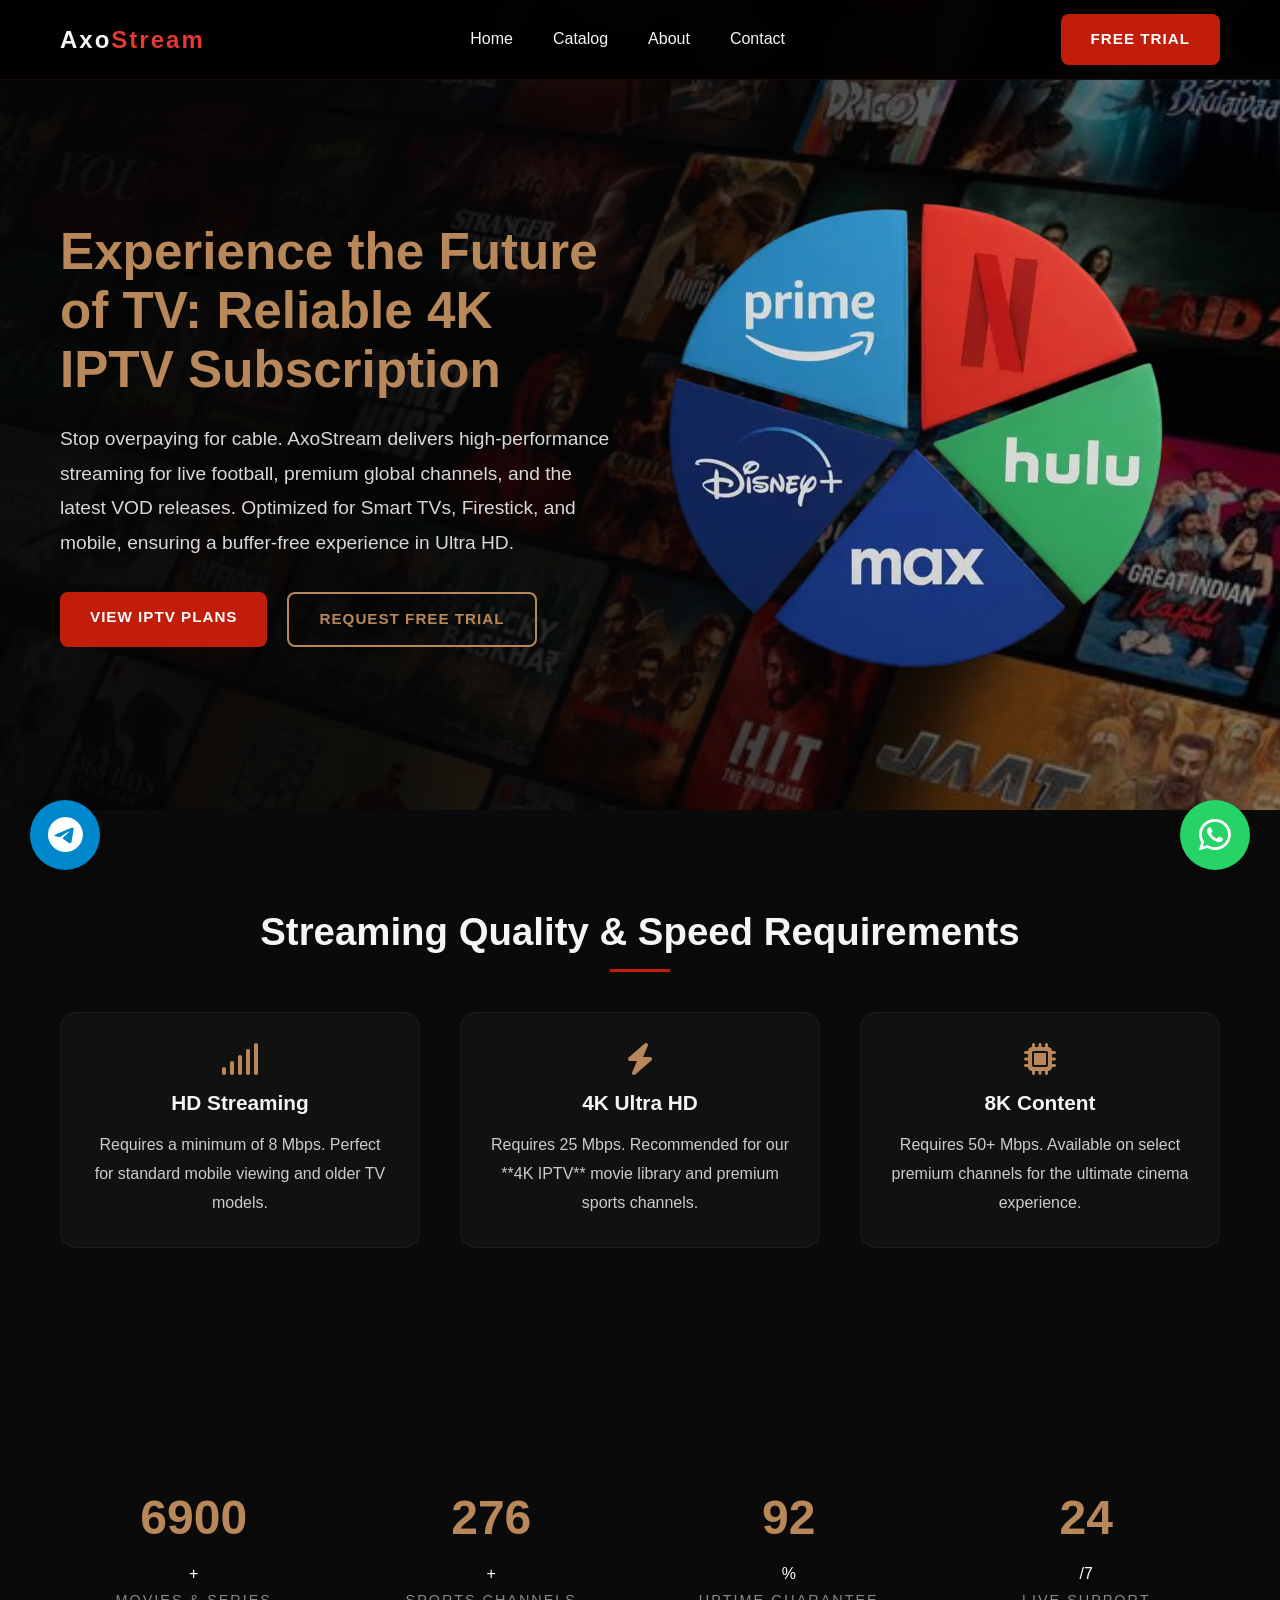
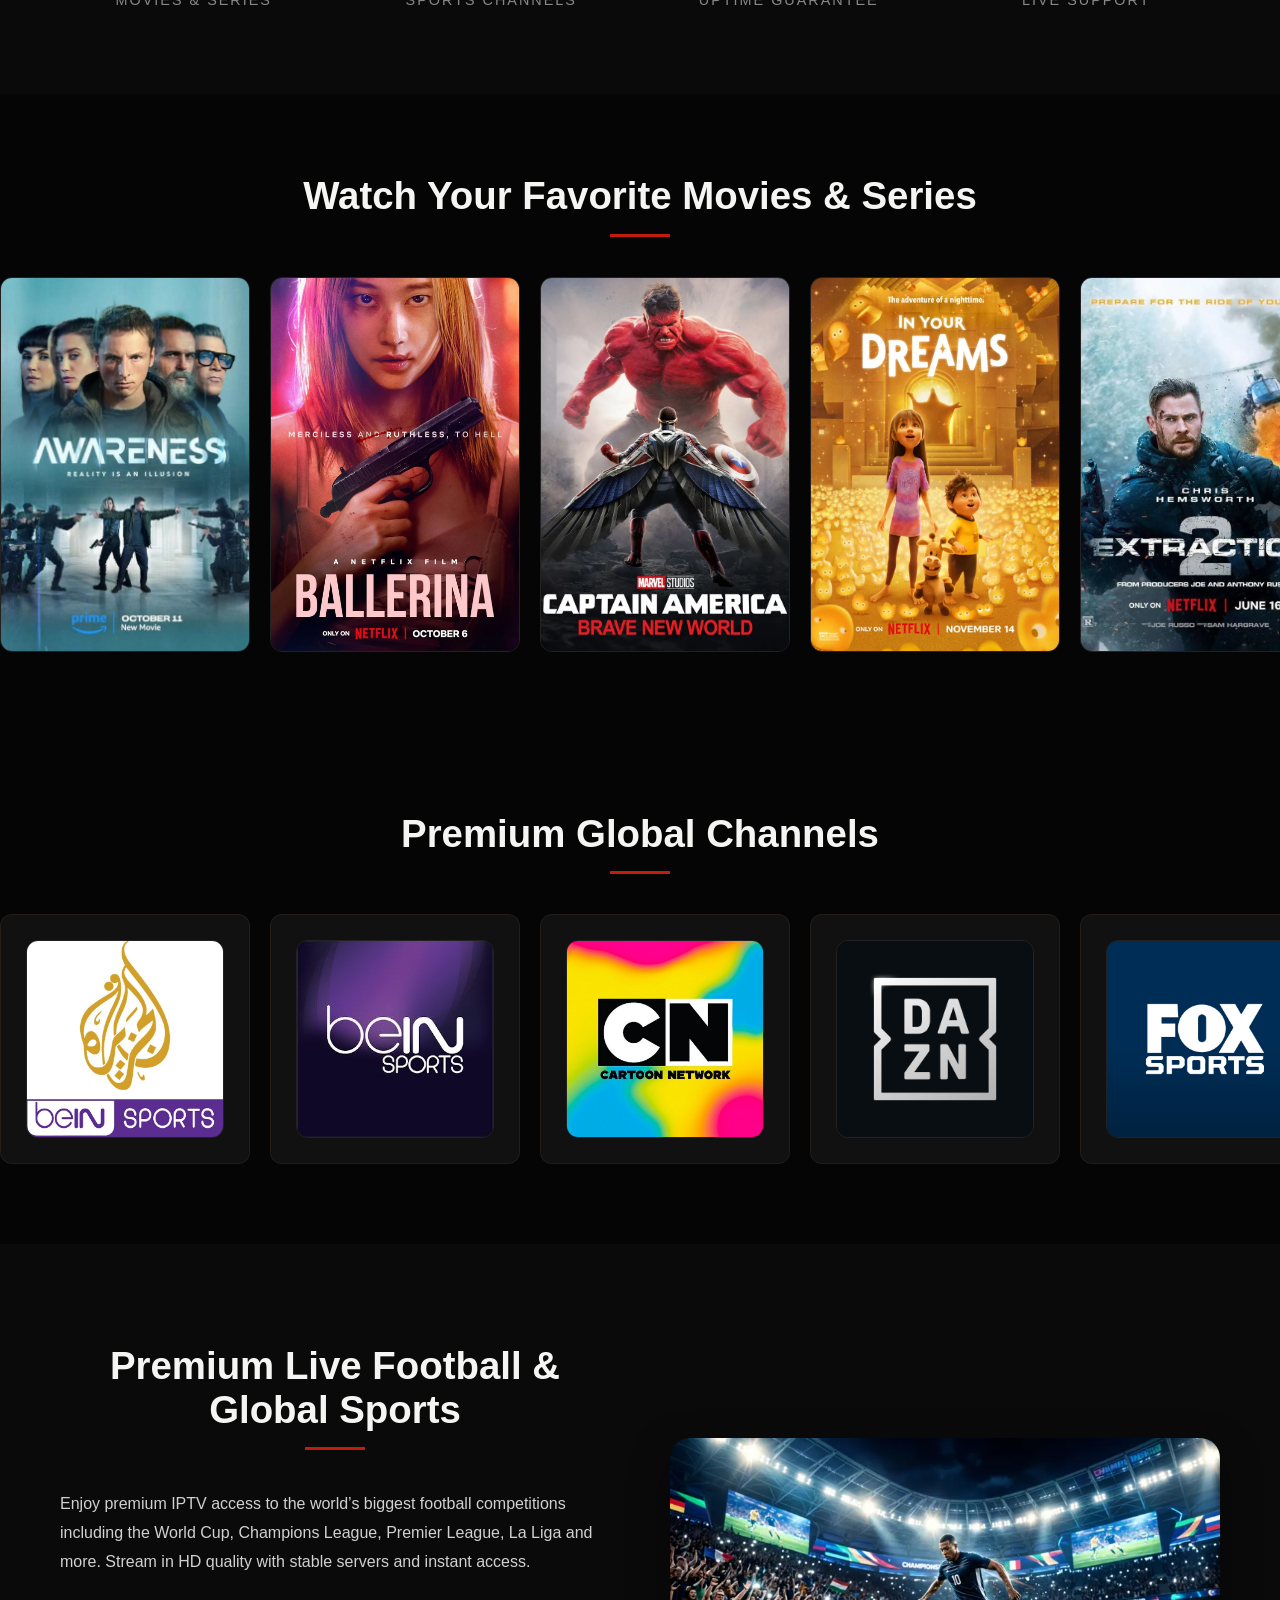
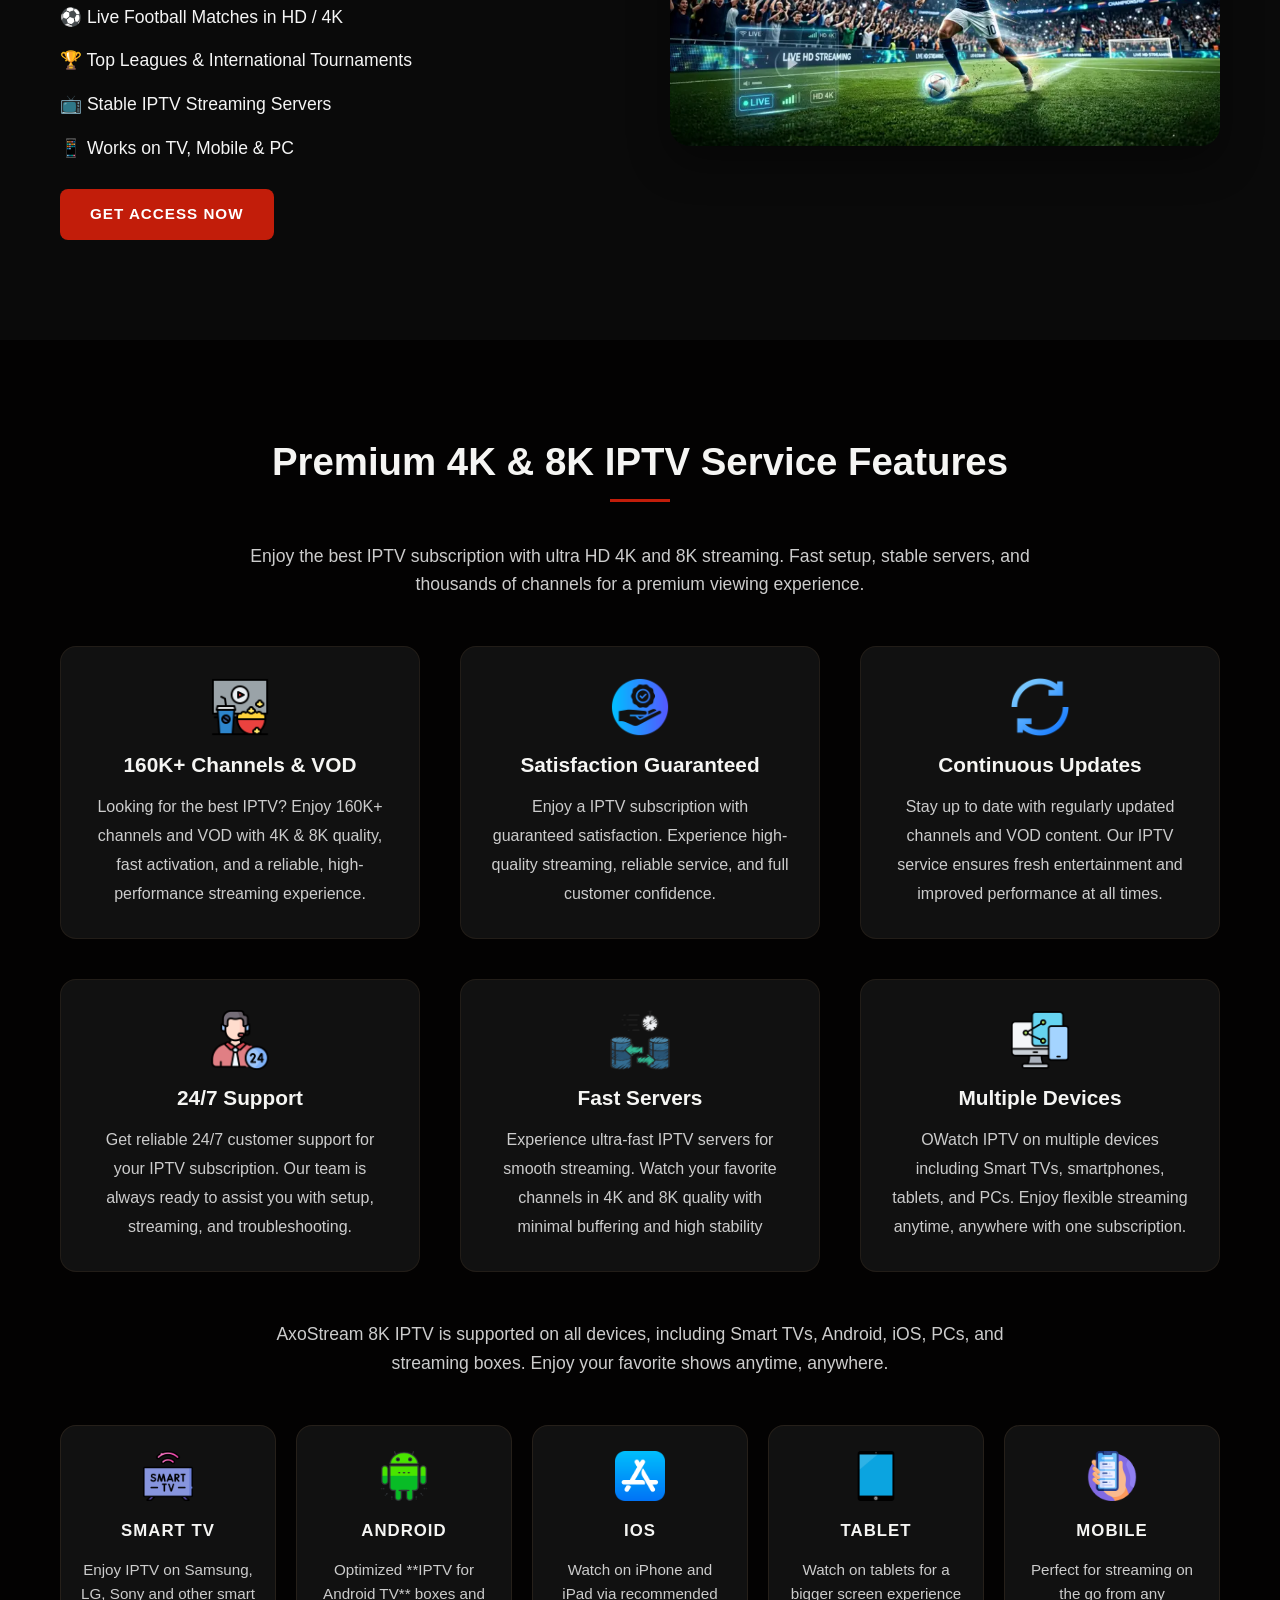
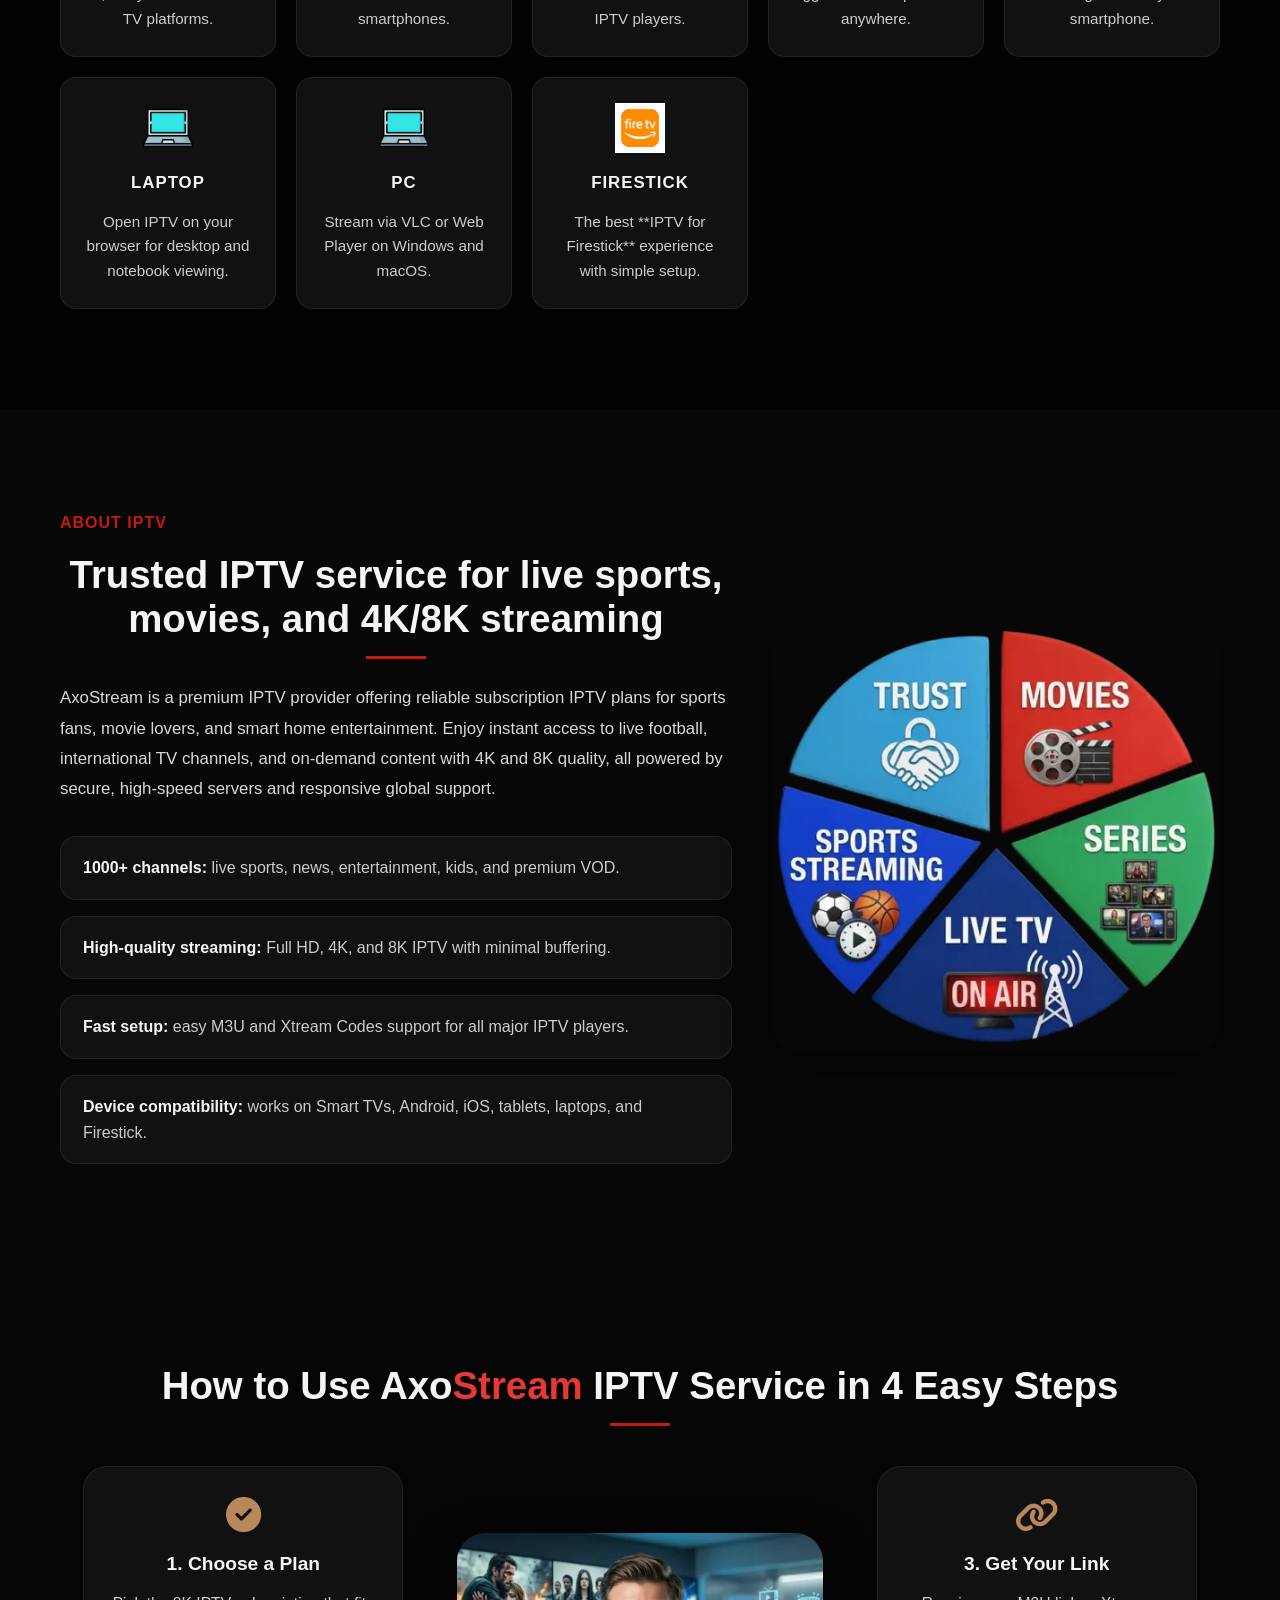
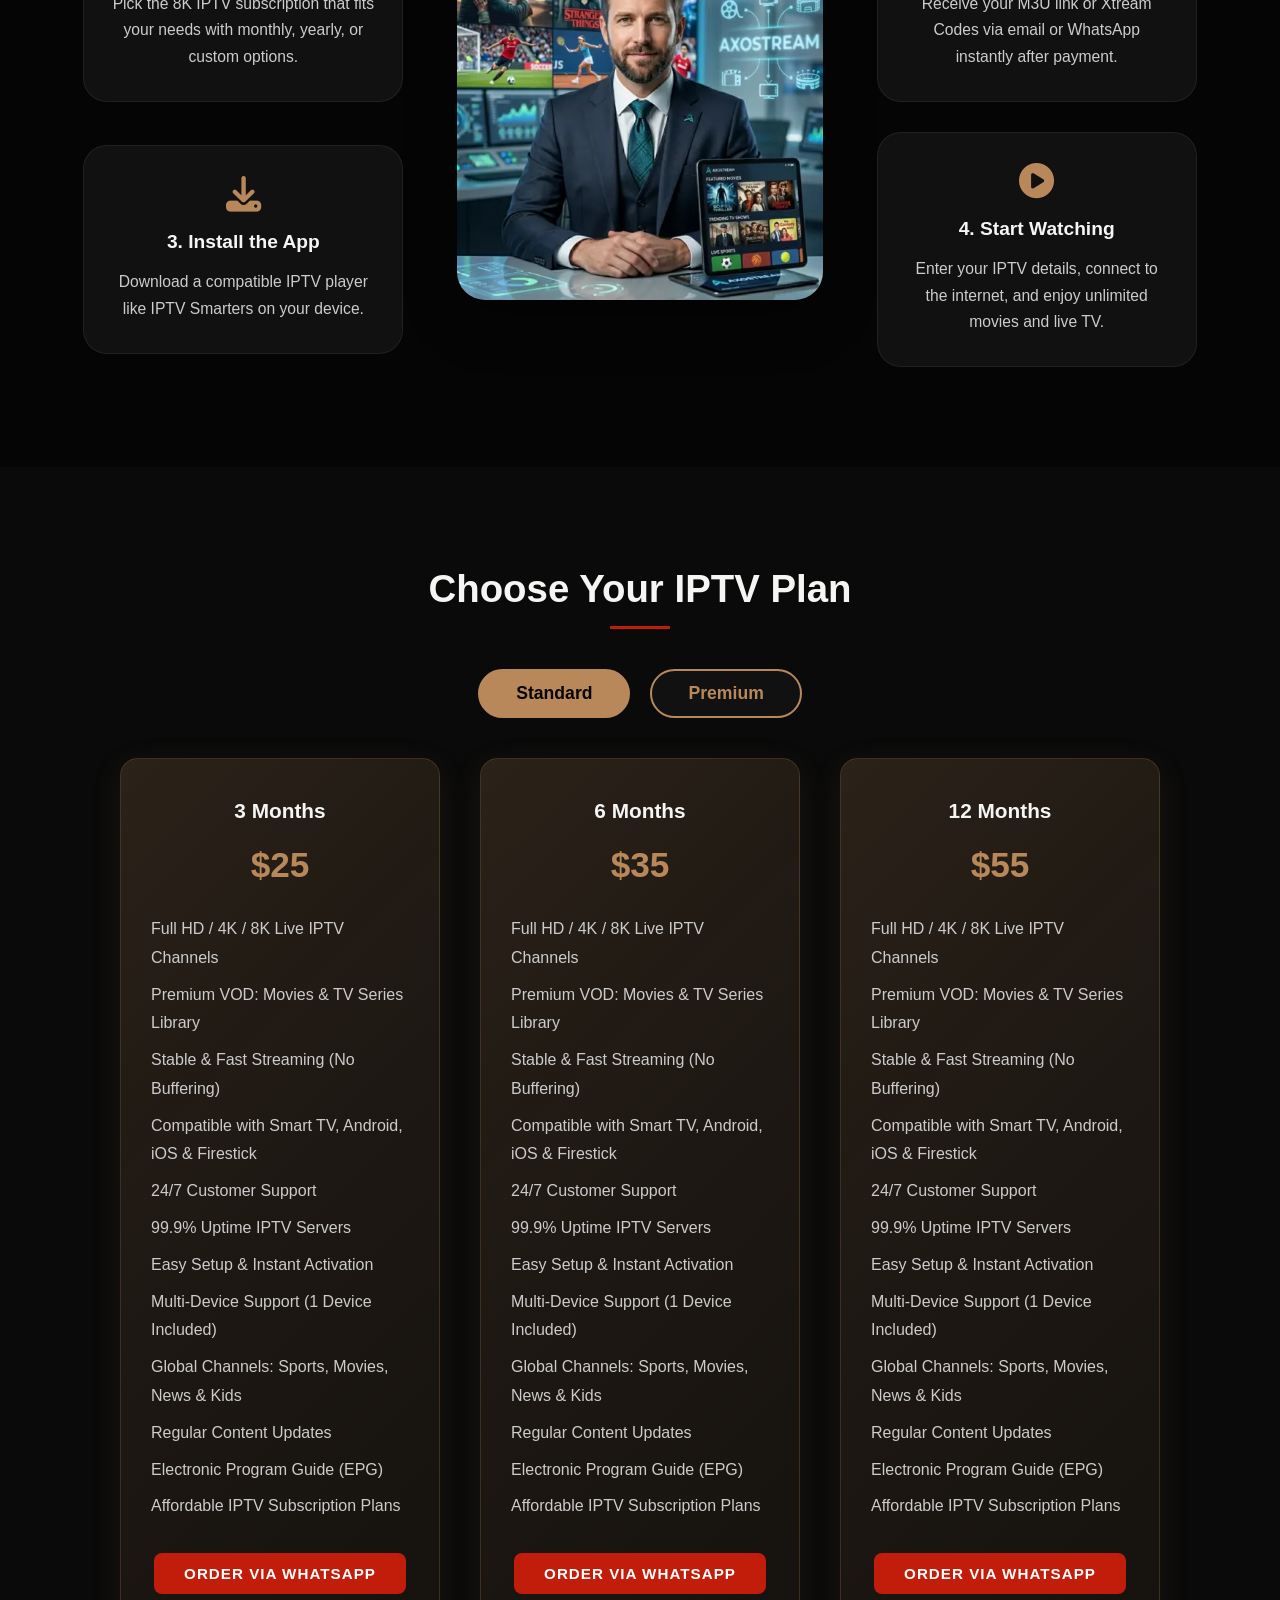
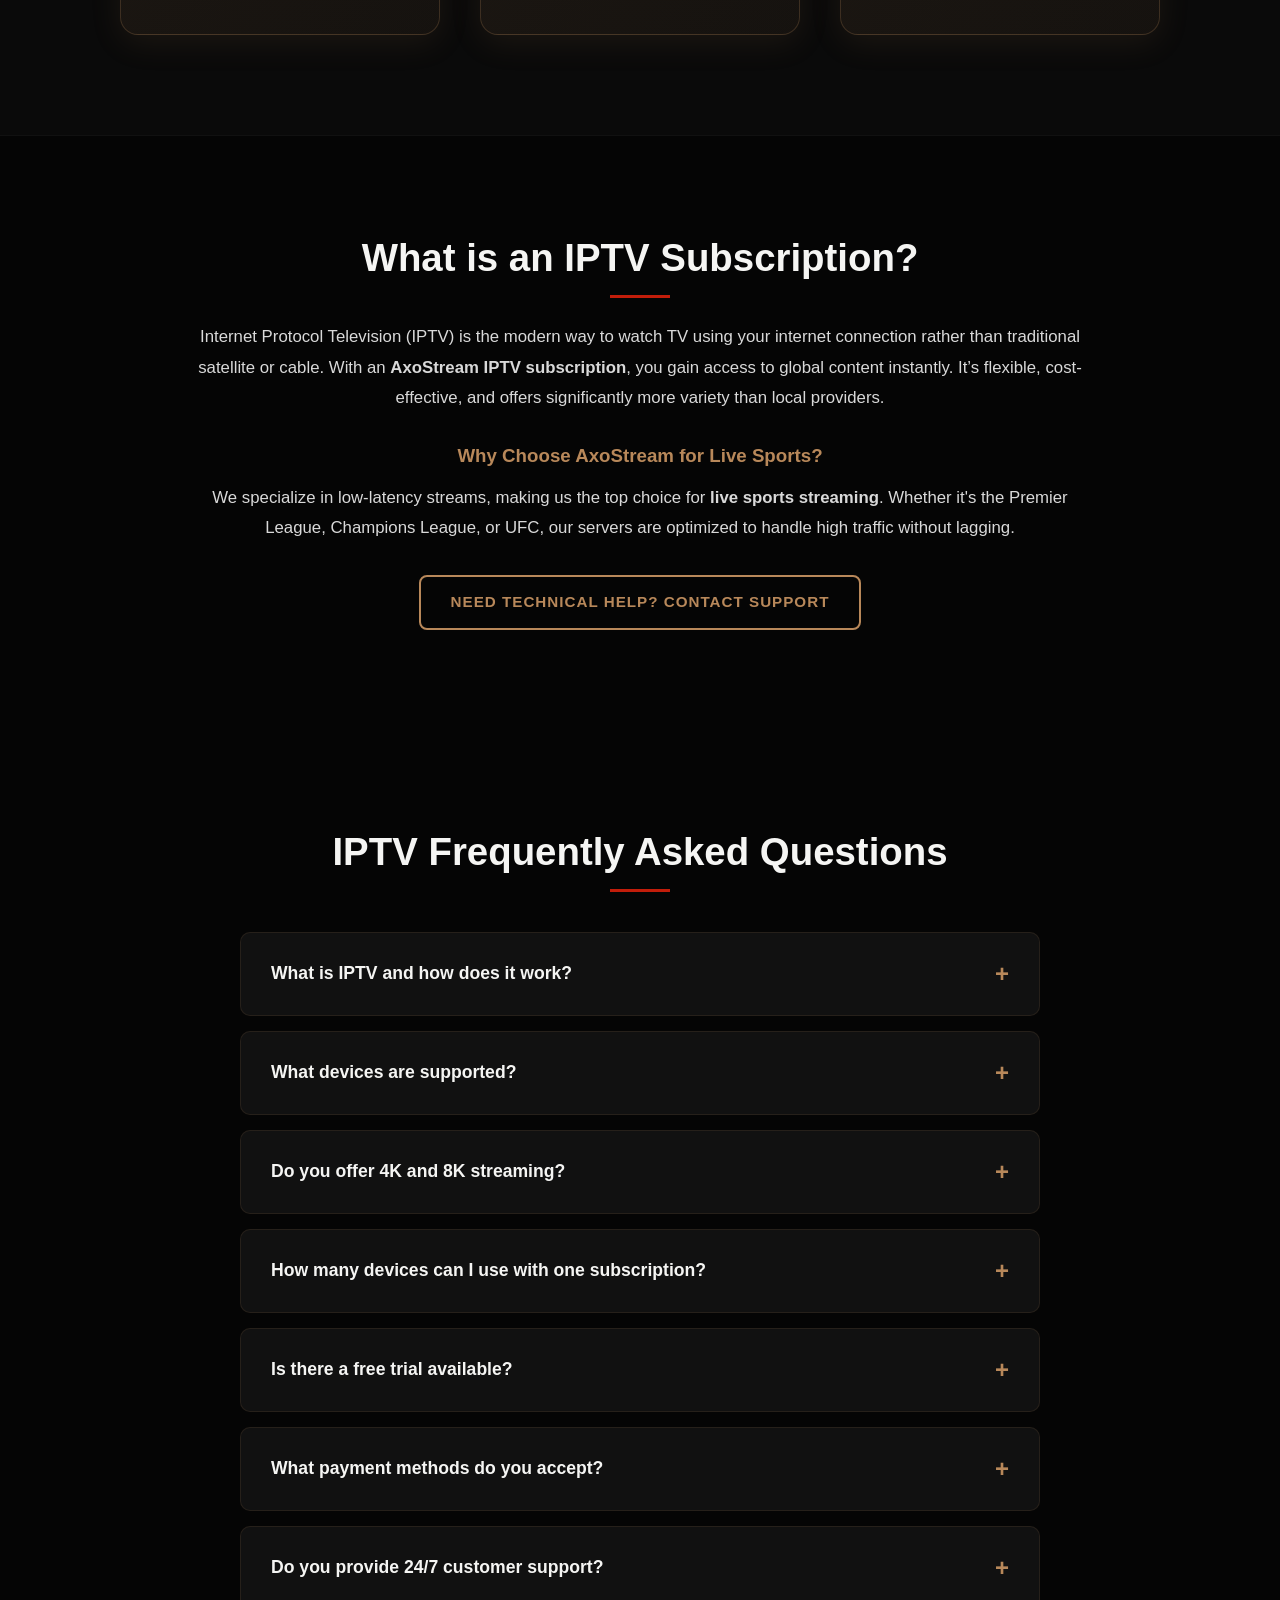
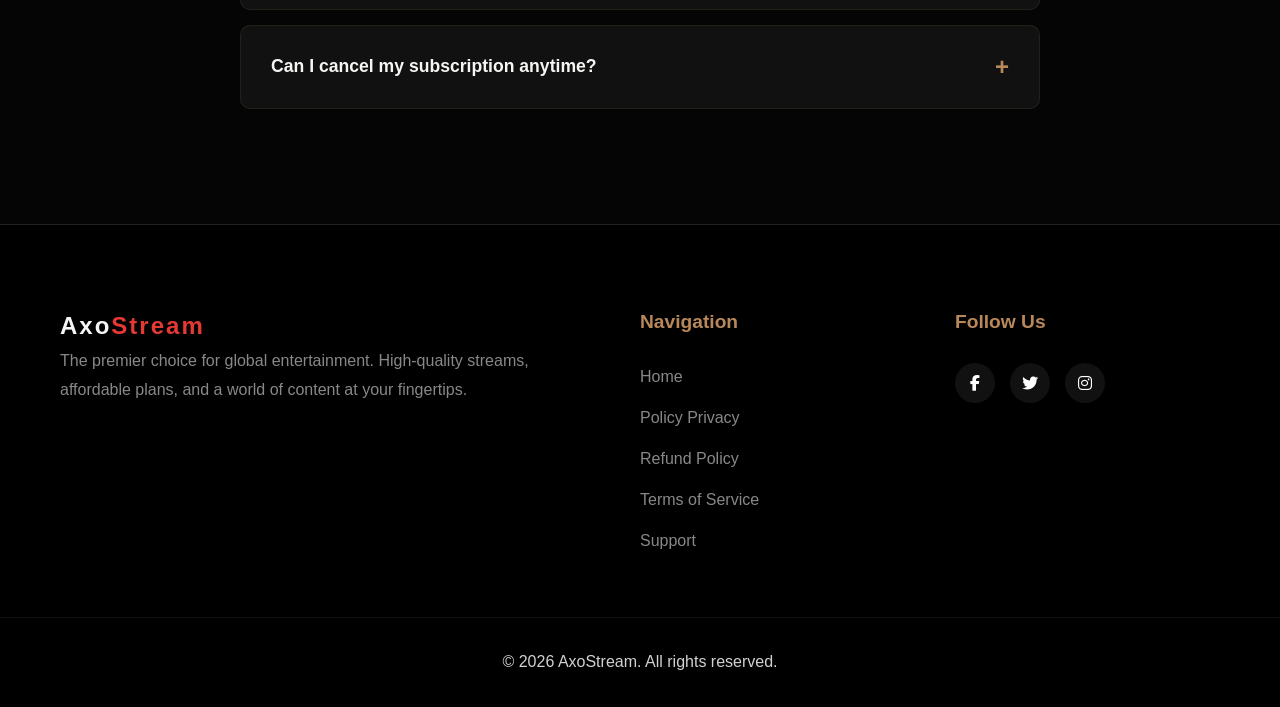
==== index.html @ 34130242 "initiail commit" ====
<!DOCTYPE html>
<html lang="en">

<head>
    <meta charset="UTF-8">
    <meta name="viewport" content="width=device-width, initial-scale=1.0">
    <meta name="description"
        content="Get the best 4K IPTV subscription with AxoStream. Access 15,000+ live sports channels, movies, and TV shows with 99.9% uptime. Try our 24-hour free trial today.">
    <meta name="keywords"
        content="IPTV subscription, live sports streaming, 4k IPTV, IPTV for smart TV, IPTV for firestick">
    <title>Premium 4K IPTV Subscription | Live Sports & Movies | AxoStream</title>
    <link rel="canonical" href="https://axostream.com/">

    <!-- Fonts & Icons -->
    <link rel="stylesheet" href="https://cdnjs.cloudflare.com/ajax/libs/font-awesome/6.4.0/css/all.min.css">
    <link rel="stylesheet" href="/assets/css/style.css">


    <link rel="icon" type="image/png" href="/favicon/favicon-96x96.png" sizes="96x96" />
    <link rel="icon" type="image/svg+xml" href="/favicon/favicon.svg" />
    <link rel="shortcut icon" href="/favicon/favicon.ico" />
    <link rel="apple-touch-icon" sizes="180x180" href="/favicon/apple-touch-icon.png" />
    <link rel="manifest" href="/favicon/site.webmanifest" />


    <!-- Structured Data -->
    <script type="application/ld+json">
    {
      "@context": "https://schema.org",
      "@type": "Organization",
      "name": "AxoStream",
      "url": "https://axostream.com",
      "logo": "https://axostream.com/assets/image/home-page/logos-prime-hulu-max-disney-netflix.webp",
      "contactPoint": {
        "@type": "ContactPoint",
        "telephone": "+212677510190",
        "contactType": "customer service"
      }
    }
    </script>
    <script type="application/ld+json">
    {
      "@context": "https://schema.org",
      "@type": "BreadcrumbList",
      "itemListElement": [{
        "@type": "ListItem",
        "position": 1,
        "name": "Home",
        "item": "https://axostream.com/"
      }, {
        "@type": "ListItem",
        "position": 2,
        "name": "IPTV Subscription Plans",
        "item": "https://axostream.com/#pricing"
      }]
    }
    </script>
    <script type="application/ld+json">
    {
      "@context": "https://schema.org",
      "@type": "FAQPage",
      "mainEntity": [{
        "@type": "Question",
        "name": "What is IPTV and how does it work?",
        "acceptedAnswer": {
          "@type": "Answer",
          "text": "IPTV stands for Internet Protocol Television. It delivers TV content over the internet instead of traditional cable or satellite."
        }
      }, {
        "@type": "Question",
        "name": "What devices are supported?",
        "acceptedAnswer": {
          "@type": "Answer",
          "text": "Our IPTV service works on Smart TVs, Android devices, iOS, Amazon Fire TV Stick, and more."
        }
      }, {
        "@type": "Question",
        "name": "Is there a free trial available?",
        "acceptedAnswer": {
          "@type": "Answer",
          "text": "Yes, we offer a 24-hour free trial for new customers to test our service."
        }
      }]
    }
    </script>
</head>

<body>
    <!-- Navigation -->
    <nav class="navbar">
        <div class="container">
            <a href="/" class="logo">Axo<span>Stream</span></a>
            <ul class="nav-links">
                <li><a href="/">Home</a></li>
                <li><a href="/#catalog">Catalog</a></li>
                <li><a href="/#about">About</a></li>
                <li><a href="/contact">Contact</a></li>
            </ul>
            <a href="https://wa.me/+212677510190" class="btn btn-primary nav-cta">Free Trial</a>
            <div class="hamburger">
                <span></span><span></span><span></span>
            </div>
        </div>
    </nav>

    <main>
        <!-- Hero Section -->
        <section class="hero">
            <div class="container split-hero">
                <div class="hero-content fade-in">
                    <h1 class="accent-text">Experience the Future of TV: Reliable 4K IPTV Subscription</h1>
                    <p>Stop overpaying for cable. AxoStream delivers high-performance streaming for live football,
                        premium global channels, and the latest VOD releases. Optimized for Smart TVs, Firestick, and
                        mobile,
                        ensuring a buffer-free experience in Ultra HD.</p>
                    <div class="hero-btns">
                        <a href="/#pricing" class="btn btn-primary">View IPTV Plans</a>
                        <a href="https://wa.me/+212677510190" class="btn btn-outline">Request Free Trial</a>
                    </div>
                </div>
                <div class="hero-image fade-in">
                    <img src="/assets/image/home-page/logos-prime-hulu-max-disney-netflix.webp"
                        alt="Streaming apps compatible with AxoStream: Netflix, Disney Plus, Hulu, and HBO Max"
                        fetchpriority="high">
                </div>
            </div>
        </section>



        <!-- Streaming Quality Guide -->
        <section class="features-section" style="background: #0a0a0a;">
            <div class="container">
                <h2 class="section-title fade-in">Streaming Quality & Speed Requirements</h2>
                <div class="features-grid">
                    <div class="feature-item fade-in">
                        <i class="fas fa-signal"
                            style="font-size: 2rem; color: var(--accent); margin-bottom: 1rem;"></i>
                        <h3>HD Streaming</h3>
                        <p>Requires a minimum of 8 Mbps. Perfect for standard mobile viewing and older TV models.</p>
                    </div>
                    <div class="feature-item fade-in">
                        <i class="fas fa-bolt" style="font-size: 2rem; color: var(--accent); margin-bottom: 1rem;"></i>
                        <h3>4K Ultra HD</h3>
                        <p>Requires 25 Mbps. Recommended for our **4K IPTV** movie library and premium sports channels.
                        </p>
                    </div>
                    <div class="feature-item fade-in">
                        <i class="fas fa-microchip"
                            style="font-size: 2rem; color: var(--accent); margin-bottom: 1rem;"></i>
                        <h3>8K Content</h3>
                        <p>Requires 50+ Mbps. Available on select premium channels for the ultimate cinema experience.
                        </p>
                    </div>
                </div>
            </div>
        </section>


        <!-- Stats Counter Section -->
        <section class="stats-section">
            <div class="container">
                <div class="stats-grid">
                    <div class="stat-item fade-in">
                        <span class="counter" data-target="15000">0</span>+
                        <p>Movies & Series</p>
                    </div>
                    <div class="stat-item fade-in">
                        <span class="counter" data-target="500">0</span>+
                        <p>Sports Channels</p>
                    </div>
                    <div class="stat-item fade-in">
                        <span class="counter" data-target="99">0</span>%
                        <p>Uptime Guarantee</p>
                    </div>
                    <div class="stat-item fade-in">
                        <span class="counter" data-target="24">0</span>/7
                        <p>Live Support</p>
                    </div>
                </div>
            </div>
        </section>

        <!-- Continuous Image Gallery Slider -->
        <section class="image-slider-section" id="catalog">
            <div class="container">
                <h2 class="section-title fade-in">Watch Your Favorite Movies & Series</h2>
            </div>
            <div class="slider-wrapper">
                <!-- Original 10 Images -->
                <div class="img-slide"><img src="/assets/image/slider/awarness.webp" alt="Awareness movie on AxoStream"
                        loading="lazy"></div>
                <div class="img-slide"><img src="/assets/image/slider/ballerina.webp" alt="Ballerina movie streaming"
                        loading="lazy"></div>
                <div class="img-slide"><img src="/assets/image/slider/captain-america.webp" alt="Captain America 4K"
                        loading="lazy"></div>
                <div class="img-slide"><img src="/assets/image/slider/dreams.webp" alt="Dreams series" loading="lazy">
                </div>
                <div class="img-slide"><img src="/assets/image/slider/extraction2.webp" alt="Extraction 2 IPTV"
                        loading="lazy"></div>
                <div class="img-slide"><img src="/assets/image/slider/family-switch.webp" alt="Family Switch movie"
                        loading="lazy"></div>
                <div class="img-slide"><img src="/assets/image/slider/jawan.webp" alt="Jawan streaming" loading="lazy">
                </div>
                <div class="img-slide"><img src="/assets/image/slider/leo.webp" alt="Leo movie 4K" loading="lazy"></div>
                <div class="img-slide"><img src="/assets/image/slider/she-rides-shotgun.webp" alt="She Rides Shotgun"
                        loading="lazy"></div>
                <div class="img-slide"><img src="/assets/image/slider/the-last-of-us.webp" alt="The Last of Us Series"
                        loading="lazy"></div>
                <!-- Duplicate slides for seamless infinite loop -->
                <div class="img-slide"><img src="/assets/image/slider/awarness.webp" alt="Awareness movie on AxoStream"
                        loading="lazy"></div>
                <div class="img-slide"><img src="/assets/image/slider/ballerina.webp" alt="Ballerina movie streaming"
                        loading="lazy"></div>
                <div class="img-slide"><img src="/assets/image/slider/captain-america.webp" alt="Captain America 4K"
                        loading="lazy"></div>
                <div class="img-slide"><img src="/assets/image/slider/dreams.webp" alt="Dreams series" loading="lazy">
                </div>
                <div class="img-slide"><img src="/assets/image/slider/extraction2.webp" alt="Extraction 2 IPTV"
                        loading="lazy"></div>
                <div class="img-slide"><img src="/assets/image/slider/family-switch.webp" alt="Family Switch movie"
                        loading="lazy"></div>
                <div class="img-slide"><img src="/assets/image/slider/jawan.webp" alt="Jawan streaming" loading="lazy">
                </div>
                <div class="img-slide"><img src="/assets/image/slider/leo.webp" alt="Leo movie 4K" loading="lazy"></div>
                <div class="img-slide"><img src="/assets/image/slider/she-rides-shotgun.webp" alt="She Rides Shotgun"
                        loading="lazy"></div>
                <div class="img-slide"><img src="/assets/image/slider/the-last-of-us.webp" alt="The Last of Us Series"
                        loading="lazy"></div>
            </div>
        </section>

        <!-- Premium Channels Slider -->
        <section class="channel-slider-section">
            <div class="container">
                <h2 class="section-title fade-in">Premium Global Channels</h2>
            </div>
            <div class="channel-slider-wrapper">
                <!-- Original 9 Images -->
                <div class="channel-slide"><img src="/assets/image/sport/al-jazira.jpeg" alt="Al Jazira Sport"
                        loading="lazy"></div>
                <div class="channel-slide"><img src="/assets/image/sport/bein-sports.jpeg" alt="beIN Sports IPTV"
                        loading="lazy"></div>
                <div class="channel-slide"><img src="/assets/image/sport/Cartoon-Network.jpeg" alt="Cartoon Network"
                        loading="lazy"></div>
                <div class="channel-slide"><img src="/assets/image/sport/dazn.png" alt="DAZN Streaming" loading="lazy">
                </div>
                <div class="channel-slide"><img src="/assets/image/sport/fox-sports.jpg" alt="Fox Sports" loading="lazy">
                </div>
                <div class="channel-slide"><img src="/assets/image/sport/HBO-Max.jpeg" alt="HBO Max Content"
                        loading="lazy"></div>
                <div class="channel-slide"><img src="/assets/image/sport/Hulu.jpeg" alt="Hulu Channels" loading="lazy">
                </div>
                <div class="channel-slide"><img src="/assets/image/sport/sky sport.jpeg" alt="Sky Sports Live"
                        loading="lazy"></div>
                <div class="channel-slide"><img src="/assets/image/sport/fox-sports2.jpeg" alt="Fox Sports 2"
                        loading="lazy"></div>
                <!-- Duplicate slides for seamless infinite loop -->
                <div class="channel-slide"><img src="/assets/image/sport/al-jazira.jpeg" alt="Al Jazira Sport"
                        loading="lazy"></div>
                <div class="channel-slide"><img src="/assets/image/sport/bein-sports.jpeg" alt="beIN Sports IPTV"
                        loading="lazy"></div>
                <div class="channel-slide"><img src="/assets/image/sport/Cartoon-Network.jpeg" alt="Cartoon Network"
                        loading="lazy"></div>
                <div class="channel-slide"><img src="/assets/image/sport/dazn.png" alt="DAZN Streaming" loading="lazy">
                </div>
                <div class="channel-slide"><img src="/assets/image/sport/fox-sports.jpg" alt="Fox Sports" loading="lazy">
                </div>
                <div class="channel-slide"><img src="/assets/image/sport/HBO-Max.jpeg" alt="HBO Max Content"
                        loading="lazy"></div>
                <div class="channel-slide"><img src="/assets/image/sport/Hulu.jpeg" alt="Hulu Channels" loading="lazy">
                </div>
                <div class="channel-slide"><img src="/assets/image/sport/sky sport.jpeg" alt="Sky Sports Live"
                        loading="lazy"></div>
                <div class="channel-slide"><img src="/assets/image/sport/fox-sports2.jpeg" alt="Fox Sports 2"
                        loading="lazy"></div>
            </div>
        </section>

        <!-- Sports IPTV Section -->
        <section class="sports-iptv-section">
            <div class="container sports-grid">
                <div class="sports-content fade-in">
                    <h2 class="section-title">Premium Live Football & Global Sports</h2>
                    <p>Enjoy premium IPTV access to the world’s biggest football competitions including
                        the World Cup, Champions League, Premier League, La Liga and more.
                        Stream in HD quality with stable servers and instant access.</p>

                    <ul class="sports-list">
                        <li>⚽ Live Football Matches in HD / 4K</li>
                        <li>🏆 Top Leagues & International Tournaments</li>
                        <li>📺 Stable IPTV Streaming Servers</li>
                        <li>📱 Works on TV, Mobile & PC</li>
                    </ul>

                    <a href="/#pricing" class="btn btn-primary">Get Access Now</a>
                </div>

                <div class="sports-image fade-in">
                    <img src="/assets/image/home-page/football.webp"
                        alt="Watch Live Sports and Football matches on AxoStream IPTV">
                </div>
            </div>
        </section>


        <!-- Features Section -->
        <section class="features-section">
            <div class="container">
                <h2 class="section-title fade-in">Premium 4K & 8K IPTV Service Features</h2>

                <p class="intro-paragraph fade-in">Enjoy the best IPTV subscription with ultra HD 4K and 8K streaming.
                    Fast setup, stable servers, and thousands of channels for a premium viewing experience.</p>

                <div class="features-grid">
                    <div class="feature-item fade-in">
                        <img src="/assets/image/icons/watching-a-movie.png" alt="Over 160 thousand channels"
                            loading="lazy">
                        <h3>160K+ Channels & VOD</h3>
                        <p>Looking for the best IPTV? Enjoy 160K+ channels and VOD with 4K & 8K quality, fast
                            activation, and a reliable, high-performance streaming experience.</p>
                    </div>
                    <div class="feature-item fade-in">
                        <img src="/assets/image/icons/guarantee.png" alt="Money back guarantee" loading="lazy">
                        <h3>Satisfaction Guaranteed</h3>
                        <p>Enjoy a IPTV subscription with guaranteed satisfaction. Experience high-quality
                            streaming, reliable service, and full customer confidence.</p>
                    </div>
                    <div class="feature-item fade-in">
                        <img src="/assets/image/icons/update.png" alt="Regular content updates" loading="lazy">
                        <h3>Continuous Updates</h3>
                        <p>Stay up to date with regularly updated channels and VOD content. Our IPTV service ensures
                            fresh entertainment and improved performance at all times.</p>
                    </div>
                    <div class="feature-item fade-in">
                        <img src="/assets/image/icons/24-hours-support.png" alt="24/7 technical support" loading="lazy">
                        <h3>24/7 Support</h3>
                        <p>Get reliable 24/7 customer support for your IPTV subscription. Our team is always ready to
                            assist you with setup, streaming, and troubleshooting.</p>
                    </div>
                    <div class="feature-item fade-in">
                        <img src="/assets/image/icons/data-transfer.png" alt="High speed streaming servers"
                            loading="lazy">
                        <h3>Fast Servers</h3>
                        <p>Experience ultra-fast IPTV servers for smooth streaming. Watch your favorite channels in 4K
                            and 8K quality with minimal buffering and high stability</p>
                    </div>
                    <div class="feature-item fade-in">
                        <img src="/assets/image/icons/multiple-devices.png" alt="Multi-device compatibility"
                            loading="lazy">
                        <h3>Multiple Devices</h3>
                        <p>OWatch IPTV on multiple devices including Smart TVs, smartphones, tablets, and PCs. Enjoy
                            flexible streaming anytime, anywhere with one subscription.</p>
                    </div>
                </div>
                <p class="closing-paragraph fade-in" id="learn-more">AxoStream 8K IPTV is supported on all devices,
                    including Smart TVs,
                    Android, iOS, PCs, and streaming boxes. Enjoy your favorite shows anytime, anywhere.</p>
                <div class="supported-devices">
                    <div class="device-item fade-in">
                        <img src="/assets/image/icons/smart-tv.png" alt="IPTV for Smart TV - Samsung, LG, Sony">
                        <h4>Smart TV</h4>
                        <p>Enjoy IPTV on Samsung, LG, Sony and other smart TV platforms.</p>
                    </div>
                    <div class="device-item fade-in">
                        <img src="/assets/image/icons/android.png" alt="IPTV for Android TV and mobile devices">
                        <h4>Android</h4>
                        <p>Optimized **IPTV for Android TV** boxes and smartphones.</p>
                    </div>
                    <div class="device-item fade-in">
                        <img src="/assets/image/icons/app-store.png" alt="IPTV for Apple iOS, iPhone and iPad">
                        <h4>iOS</h4>
                        <p>Watch on iPhone and iPad via recommended IPTV players.</p>
                    </div>
                    <div class="device-item fade-in">
                        <img src="/assets/image/icons/tablet.png" alt="IPTV streaming on Tablet devices">
                        <h4>Tablet</h4>
                        <p>Watch on tablets for a bigger screen experience anywhere.</p>
                    </div>
                    <div class="device-item fade-in">
                        <img src="/assets/image/icons/smartphone.png" alt="IPTV mobile streaming">
                        <h4>Mobile</h4>
                        <p>Perfect for streaming on the go from any smartphone.</p>
                    </div>
                    <div class="device-item fade-in">
                        <img src="/assets/image/icons/laptop.png" alt="Watch IPTV on Laptop via browser">
                        <h4>Laptop</h4>
                        <p>Open IPTV on your browser for desktop and notebook viewing.</p>
                    </div>
                    <div class="device-item fade-in">
                        <img src="/assets/image/icons/laptop.png" alt="IPTV for PC - Windows and macOS">
                        <h4>PC</h4>
                        <p>Stream via VLC or Web Player on Windows and macOS.</p>
                    </div>
                    <div class="device-item fade-in">
                        <img src="/assets/image/icons/firestick.png" alt="Best IPTV for Amazon Firestick and Fire TV">
                        <h4>Firestick</h4>
                        <p>The best **IPTV for Firestick** experience with simple setup.</p>
                    </div>
                </div>
            </div>
        </section>

        <!-- About IPTV Section -->
        <section class="about-section" id="about">
            <div class="container about-grid">
                <div class="about-text fade-in">
                    <span class="eyebrow">About IPTV</span>
                    <h2 class="section-title">Trusted IPTV service for live sports, movies, and 4K/8K streaming</h2>
                    <p>AxoStream is a premium IPTV provider offering reliable subscription IPTV plans for sports fans,
                        movie lovers, and smart home entertainment. Enjoy instant access to live football, international
                        TV channels, and on-demand content with 4K and 8K quality, all powered by secure, high-speed
                        servers and responsive global support.</p>
                    <ul class="about-list">
                        <li><strong>1000+ channels:</strong> live sports, news, entertainment, kids, and premium VOD.
                        </li>
                        <li><strong>High-quality streaming:</strong> Full HD, 4K, and 8K IPTV with minimal buffering.
                        </li>
                        <li><strong>Fast setup:</strong> easy M3U and Xtream Codes support for all major IPTV players.
                        </li>
                        <li><strong>Device compatibility:</strong> works on Smart TVs, Android, iOS, tablets, laptops,
                            and Firestick.</li>
                    </ul>
                </div>
                <div class="about-image fade-in">
                    <img src="/assets/image/home-page/about-axsostream.webp"
                        alt="Premium 4K and 8K IPTV subscription content library">
                </div>
            </div>
        </section>

        <!-- How to Use IPTV Section -->
        <section class="how-to-section">
            <div class="container">
                <h2 class="section-title fade-in">How to Use Axo<span style="color: #e53935;">Stream</span> IPTV Service
                    in 4 Easy Steps</h2>
                <div class="how-to-layout">
                    <div class="how-to-step fade-in step-1">
                        <i class="fas fa-check-circle"></i>
                        <h3>1. Choose a Plan</h3>
                        <p>Pick the 8K IPTV subscription that fits your needs with monthly, yearly, or custom options.
                        </p>
                    </div>
                    <div class="how-to-step fade-in step-2">
                        <i class="fas fa-link"></i>
                        <h3>3. Get Your Link</h3>
                        <p>Receive your M3U link or Xtream Codes via email or WhatsApp instantly after payment.</p>
                    </div>
                    <div class="how-to-image fade-in">
                        <img src="/assets/image/home-page/how-to-use-axsotream.webp"
                            alt="Step-by-step 8K IPTV setup guide for AxoStream">
                    </div>
                    <div class="how-to-step fade-in step-3">
                        <i class="fas fa-download"></i>
                        <h3>3. Install the App</h3>
                        <p>Download a compatible IPTV player like IPTV Smarters on your device.</p>
                    </div>
                    <div class="how-to-step fade-in step-4">
                        <i class="fas fa-play-circle"></i>
                        <h3>4. Start Watching</h3>
                        <p>Enter your IPTV details, connect to the internet, and enjoy unlimited movies and live TV.</p>
                    </div>
                </div>
            </div>
        </section>

        <!-- Pricing Section -->
        <section class="pricing-section" id="pricing">
            <div class="container">
                <h2 class="section-title fade-in">Choose Your IPTV Plan</h2>
                <div class="pricing-toggle fade-in">
                    <button class="pricing-btn active" data-type="standard">Standard</button>
                    <button class="pricing-btn" data-type="premium">Premium</button>
                </div>
                <div class="pricing-tables">
                    <!-- Standard Plans -->
                    <div class="pricing-table" data-type="standard">
                        <div class="plan-card fade-in">
                            <h3>3 Months</h3>
                            <div class="plan-price">$25</div>
                            <ul>
                                <li>Full HD / 4K / 8K Live IPTV Channels</li>
                                <li>Premium VOD: Movies & TV Series Library</li>
                                <li>Stable & Fast Streaming (No Buffering)</li>
                                <li>Compatible with Smart TV, Android, iOS & Firestick</li>
                                <li>24/7 Customer Support</li>
                                <li>99.9% Uptime IPTV Servers</li>
                                <li>Easy Setup & Instant Activation</li>
                                <li>Multi-Device Support (1 Device Included)</li>
                                <li>Global Channels: Sports, Movies, News & Kids</li>
                                <li>Regular Content Updates</li>
                                <li>Electronic Program Guide (EPG)</li>
                                <li>Affordable IPTV Subscription Plans</li>
                            </ul>
                            <button class="btn btn-primary whatsapp-btn" data-plan="Standard 3 Months">Order via
                                WhatsApp</button>
                        </div>
                        <div class="plan-card fade-in">
                            <h3>6 Months</h3>
                            <div class="plan-price">$35</div>
                            <ul>
                                <li>Full HD / 4K / 8K Live IPTV Channels</li>
                                <li>Premium VOD: Movies & TV Series Library</li>
                                <li>Stable & Fast Streaming (No Buffering)</li>
                                <li>Compatible with Smart TV, Android, iOS & Firestick</li>
                                <li>24/7 Customer Support</li>
                                <li>99.9% Uptime IPTV Servers</li>
                                <li>Easy Setup & Instant Activation</li>
                                <li>Multi-Device Support (1 Device Included)</li>
                                <li>Global Channels: Sports, Movies, News & Kids</li>
                                <li>Regular Content Updates</li>
                                <li>Electronic Program Guide (EPG)</li>
                                <li>Affordable IPTV Subscription Plans</li>
                            </ul>
                            <button class="btn btn-primary whatsapp-btn" data-plan="Standard 6 Months">Order via
                                WhatsApp</button>
                        </div>
                        <div class="plan-card fade-in">
                            <h3>12 Months</h3>
                            <div class="plan-price">$55</div>
                            <ul>
                                <li>Full HD / 4K / 8K Live IPTV Channels</li>
                                <li>Premium VOD: Movies & TV Series Library</li>
                                <li>Stable & Fast Streaming (No Buffering)</li>
                                <li>Compatible with Smart TV, Android, iOS & Firestick</li>
                                <li>24/7 Customer Support</li>
                                <li>99.9% Uptime IPTV Servers</li>
                                <li>Easy Setup & Instant Activation</li>
                                <li>Multi-Device Support (1 Device Included)</li>
                                <li>Global Channels: Sports, Movies, News & Kids</li>
                                <li>Regular Content Updates</li>
                                <li>Electronic Program Guide (EPG)</li>
                                <li>Affordable IPTV Subscription Plans</li>
                            </ul>
                            <button class="btn btn-primary whatsapp-btn" data-plan="Standard 12 Months">Order via
                                WhatsApp</button>
                        </div>
                    </div>
                    <!-- Premium Plans -->
                    <div class="pricing-table" data-type="premium" style="display:none;">
                        <div class="plan-card fade-in">
                            <h3>3 Months</h3>
                            <div class="plan-price">$39</div>
                            <ul>
                                <li>All Premium Live IPTV Channels (Full HD / 4K / 8K)</li>
                                <li>Unlimited VOD: Movies, TV Shows & Series</li>
                                <li>Ultra-Fast & Stable Servers (No Buffering)</li>
                                <li>Access to All International & Sports Channels</li>
                                <li>Multi-Device Support (Smart TV, Android, iOS, Firestick, PC)</li>
                                <li>Up to 2–4 Devices Simultaneously</li>
                                <li>99.9% Server Uptime Guarantee</li>
                                <li>Instant Activation & Easy Setup</li>
                                <li>Electronic Program Guide (EPG) Included</li>
                                <li>Daily Content Updates & New Releases</li>
                                <li>Anti-Freeze Technology for Smooth Streaming</li>
                                <li>24/7 Priority Customer Support</li>
                                <li>Secure & Private Streaming Experience</li>
                                <li>No Contracts – Cancel Anytime</li>
                            </ul>
                            <button class="btn btn-primary whatsapp-btn" data-plan="Premium 3 Months">Order via
                                WhatsApp</button>
                        </div>
                        <div class="plan-card fade-in">
                            <h3>6 Months</h3>
                            <div class="plan-price">$59</div>
                            <ul>
                                <li>All Premium Live IPTV Channels (Full HD / 4K / 8K)</li>
                                <li>Unlimited VOD: Movies, TV Shows & Series</li>
                                <li>Ultra-Fast & Stable Servers (No Buffering)</li>
                                <li>Access to All International & Sports Channels</li>
                                <li>Multi-Device Support (Smart TV, Android, iOS, Firestick, PC)</li>
                                <li>Up to 2–4 Devices Simultaneously</li>
                                <li>99.9% Server Uptime Guarantee</li>
                                <li>Instant Activation & Easy Setup</li>
                                <li>Electronic Program Guide (EPG) Included</li>
                                <li>Daily Content Updates & New Releases</li>
                                <li>Anti-Freeze Technology for Smooth Streaming</li>
                                <li>24/7 Priority Customer Support</li>
                                <li>Secure & Private Streaming Experience</li>
                                <li>No Contracts – Cancel Anytime</li>
                            </ul>
                            <button class="btn btn-primary whatsapp-btn" data-plan="Premium 6 Months">Order via
                                WhatsApp</button>
                        </div>
                        <div class="plan-card fade-in">
                            <h3>12 Months</h3>
                            <div class="plan-price">$79</div>
                            <ul>
                                <li>All Premium Live IPTV Channels (Full HD / 4K / 8K)</li>
                                <li>Unlimited VOD: Movies, TV Shows & Series</li>
                                <li>Ultra-Fast & Stable Servers (No Buffering)</li>
                                <li>Access to All International & Sports Channels</li>
                                <li>Multi-Device Support (Smart TV, Android, iOS, Firestick, PC)</li>
                                <li>Up to 2–4 Devices Simultaneously</li>
                                <li>99.9% Server Uptime Guarantee</li>
                                <li>Instant Activation & Easy Setup</li>
                                <li>Electronic Program Guide (EPG) Included</li>
                                <li>Daily Content Updates & New Releases</li>
                                <li>Anti-Freeze Technology for Smooth Streaming</li>
                                <li>24/7 Priority Customer Support</li>
                                <li>Secure & Private Streaming Experience</li>
                                <li>No Contracts – Cancel Anytime</li>

                            </ul>
                            <button class="btn btn-primary whatsapp-btn" data-plan="Premium 12 Months">Order via
                                WhatsApp</button>
                        </div>
                    </div>
                </div>
            </div>
        </section>

        <!-- Topical Authority: What is IPTV? -->
        <section class="about-section" id="learn-more" style="background: #050505; border-top: 1px solid #111;">
            <div class="container">
                <div class="about-text fade-in" style="max-width: 900px; margin: 0 auto; text-align: center;">
                    <h2 class="section-title">What is an IPTV Subscription?</h2>
                    <p>Internet Protocol Television (IPTV) is the modern way to watch TV using your internet connection
                        rather than traditional satellite or cable. With an <strong>AxoStream IPTV
                            subscription</strong>, you gain access to global content instantly. It’s flexible,
                        cost-effective, and offers significantly more variety than local providers.</p>

                    <h3 style="color: var(--accent); margin-bottom: 1rem; margin-top: 2rem;">Why Choose AxoStream for
                        Live Sports?</h3>
                    <p>We specialize in low-latency streams, making us the top choice for <strong>live sports
                            streaming</strong>. Whether it's the Premier League, Champions League, or UFC, our servers
                        are optimized to handle high traffic without lagging.</p>

                    <div class="hero-btns" style="justify-content: center; margin-top: 30px;">
                        <a href="/contact" class="btn btn-outline">Need technical help? Contact Support</a>
                    </div>
                </div>
            </div>
        </section>

        <!-- FAQ Section -->
        <section class="faq-section">
            <div class="container">
                <h2 class="section-title fade-in">IPTV Frequently Asked Questions</h2>
                <div class="faq-container">
                    <div class="faq-item">
                        <div class="faq-question">What is IPTV and how does it work?</div>
                        <div class="faq-answer">IPTV stands for Internet Protocol Television. It delivers TV content
                            over the internet instead of traditional cable or satellite. Our service provides access to
                            thousands of channels, movies, and series through a simple M3U link or Xtream Codes that you
                            can use with compatible apps.</div>
                    </div>
                    <div class="faq-item">
                        <div class="faq-question">What devices are supported?</div>
                        <div class="faq-answer">Our IPTV service works on Smart TVs (Samsung, LG, Sony), Android
                            devices, iOS devices, tablets, laptops, PCs, Amazon Fire TV Stick, and more. We support all
                            major IPTV players like IPTV Smarters, GSE Smart IPTV, and Perfect Player.</div>
                    </div>
                    <div class="faq-item">
                        <div class="faq-question">Do you offer 4K and 8K streaming?</div>
                        <div class="faq-answer">Yes! We provide Full HD, 4K, and 8K quality streams depending on your
                            plan and the content availability. Our premium plans include access to the highest quality
                            streams available.</div>
                    </div>
                    <div class="faq-item">
                        <div class="faq-question">How many devices can I use with one subscription?</div>
                        <div class="faq-answer">Standard plans allow 1 device connection, while Premium plans support up
                            to 3 simultaneous connections. You can watch on multiple devices but only stream on the
                            allowed number at the same time.</div>
                    </div>
                    <div class="faq-item">
                        <div class="faq-question">Is there a free trial available?</div>
                        <div class="faq-answer">We offer a 24-hour free trial for new customers to test our service.
                            Contact us via WhatsApp to get started with your trial period.</div>
                    </div>
                    <div class="faq-item">
                        <div class="faq-question">What payment methods do you accept?</div>
                        <div class="faq-answer">We accept payments via PayPal, credit/debit cards, and cryptocurrency.
                            All payments are processed securely, and you'll receive your login details immediately after
                            payment confirmation.</div>
                    </div>
                    <div class="faq-item">
                        <div class="faq-question">Do you provide 24/7 customer support?</div>
                        <div class="faq-answer">Yes, our support team is available 24/7 via WhatsApp, email, and live
                            chat. We respond quickly to technical issues and provide setup assistance for all devices.
                        </div>
                    </div>
                    <div class="faq-item">
                        <div class="faq-question">Can I cancel my subscription anytime?</div>
                        <div class="faq-answer">Yes, you can cancel your subscription at any time. There are no
                            long-term contracts or hidden fees. Your service will remain active until the end of your
                            paid period.</div>
                    </div>
                </div>
            </div>
        </section>
    </main>

    <footer class="main-footer">
        <div class="container footer-grid">
            <div class="footer-about">
                <a href="/" class="logo">Axo<span>Stream</span></a>
                <p>The premier choice for global entertainment. High-quality streams, affordable plans, and a world of
                    content at your fingertips.</p>
            </div>
            <div class="footer-links">
                <h4>Navigation</h4>
                <ul>
                    <li><a href="/">Home</a></li>
                    <li><a href="/pages/policy-privacy">Policy Privacy</a></li>
                    <li><a href="/pages/refund-policy">Refund Policy</a></li>
                    <li><a href="/pages/terms-of-service">Terms of Service</a></li>
                    <li><a href="/contact">Support</a></li>
                </ul>
            </div>
            <div class="footer-social">
                <h4>Follow Us</h4>
                <div class="social-icons">
                    <a href="#" aria-label="Facebook"><i class="fab fa-facebook-f"></i></a>
                    <a href="#" aria-label="Twitter"><i class="fab fa-twitter"></i></a>
                    <a href="#" aria-label="Instagram"><i class="fab fa-instagram"></i></a>
                </div>
            </div>
        </div>
        <div class="footer-bottom">
            <p>&copy; 2026 AxoStream. All rights reserved.</p>
        </div>
    </footer>

    <!-- Fixed Contact Buttons -->
    <a href="https://t.me/+212697204734" class="fixed-btn telegram-btn" target="_blank" rel="noopener noreferrer"
        title="Contact on Telegram">
        <i class="fab fa-telegram-plane"></i>
    </a>
    <a href="https://wa.me/212677510190" class="fixed-btn whatsapp-btn-fixed" target="_blank" rel="noopener noreferrer"
        title="Contact on WhatsApp">
        <i class="fab fa-whatsapp"></i>
    </a>

    <!-- Back to Top Button -->
    <button id="back-to-top" class="fixed-btn"
        style="display: none; right: 30px; bottom: 110px; background: var(--card-bg); color: var(--accent); border: 1px solid var(--accent); cursor: pointer;">
        <i class="fas fa-chevron-up"></i>
    </button>

    <script src="/assets/scripts/navbar.js"></script>
    <script src="/assets/scripts/script.js"></script>
</body>

</html>
---- assets/css/style.css ----
﻿/* ==========================================================================
   Root variables and design tokens
   --------------------------------------------------------------------------
   Change these values to adjust the entire site's color palette, spacing,
   typography scale, and animation timing.
   ========================================================================== */
:root {
    --primary: hsl(6, 90%, 40%);
    --accent: #b8885a;
    --bg: #050505;
    --text: #ffffff;
    --secondary: #f5f5f3;
    --card-bg: #111111;
    --transition: all 0.4s cubic-bezier(0.165, 0.84, 0.44, 1);
    --container-width: 1200px;
    --body-font: "Segoe UI", Roboto, Helvetica, Arial, sans-serif;
    --base-radius: 10px;
}

/* ==========================================================================
   Reset & global base styles
   ========================================================================== */
* {
    margin: 0;
    padding: 0;
    box-sizing: border-box;
}

html {
    scroll-behavior: smooth;
}

body {
    font-family: var(--body-font);
    background-color: var(--bg);
    color: var(--text);
    line-height: 1.75;
    overflow-x: hidden;
    font-size: 1rem;
}

body.menu-open {
    overflow: hidden;
}

img {
    max-width: 100%;
    height: auto;
    display: block;
}

a {
    text-decoration: none;
    color: inherit;
    transition: var(--transition);
}

ul {
    list-style: none;
}

.container {
    max-width: var(--container-width);
    margin: 0 auto;
    padding: 0 20px;
}

/* ==========================================================================
   Typography
   ========================================================================== */
h1,
h2,
h3,
.logo {
    font-family: var(--body-font);
    color: var(--secondary);
}

h1,
h2,
h3 {
    line-height: 1.15;
    margin-bottom: 1.4rem;
    font-weight: 700;
}

h1 {
    font-size: clamp(2.8rem, 4vw, 4.2rem);
}

.section-title {
    text-align: center;
    font-size: clamp(2rem, 3vw, 2.8rem);
    margin-bottom: 2.5rem;
    position: relative;
}

.section-title::after {
    content: '';
    display: block;
    width: 60px;
    height: 3px;
    background: var(--primary);
    margin: 15px auto;
}

.accent-text {
    color: var(--accent);
}

p,
li,
.device-item p,
.feature-item p,
.how-to-step p,
.faq-answer {
    font-size: 1rem;
    color: #d1d1d1;
    line-height: 1.8;
}

/* ==========================================================================
   Buttons
   ========================================================================== */
.btn {
    display: inline-block;
    padding: 12px 30px;
    border-radius: 8px;
    font-weight: 700;
    cursor: pointer;
    border: none;
    transition: var(--transition);
    text-transform: uppercase;
    letter-spacing: 1px;
    font-size: 0.95rem;
}

.btn-primary {
    background: var(--primary);
    color: white;
}

.btn-primary:hover {
    background: #d32f2f;
    transform: translateY(-2px);
    color: black;
}

.btn-outline {
    border: 2px solid var(--accent);
    color: var(--accent);
    background: transparent;
}

.btn-outline:hover {
    background: var(--accent);
    color: var(--bg);
}

/* ==========================================================================
   Navigation
   ========================================================================== */
.navbar {
    position: fixed;
    top: 0;
    width: 100%;
    height: 80px;
    display: flex;
    align-items: center;
    background: rgba(3, 1, 1, 0.95);
    backdrop-filter: blur(10px);
    z-index: 1000;
    border-bottom: 1px solid rgba(184, 136, 90, 0.1);
}

.navbar .container {
    display: flex;
    justify-content: space-between;
    align-items: center;
    width: 100%;
}

.logo {
    font-size: 1.5rem;
    font-weight: 800;
    letter-spacing: 2px;
    transition: var(--transition);
    display: flex;
    align-items: center;
}

.logo span {
    color: #e53935;
}

.logo:hover {
    transform: scale(1.05);
}

.nav-links {
    display: flex;
    gap: 40px;
}

.nav-links li {
    transition: opacity 0.3s ease;
}

.nav-links a {
    font-size: 1rem;
    font-weight: 500;
    color: #f5f5f5;
    position: relative;
    padding: 5px 0;
}

.nav-links a:hover,
.nav-links a.active {
    color: var(--accent);
}

.nav-links a::after {
    content: '';
    position: absolute;
    bottom: 0;
    left: 0;
    width: 0;
    height: 2px;
    background-color: var(--accent);
    transition: width 0.3s ease;
}

.nav-links a:hover::after,
.nav-links a.active::after {
    width: 100%;
}

@media (min-width: 769px) {
    .nav-links:hover li {
        opacity: 0.7;
    }

    .nav-links li:hover {
        opacity: 1;
    }
}

.nav-cta {
    margin-left: 10px;
}

.hamburger {
    display: none;
    flex-direction: column;
    gap: 6px;
    cursor: pointer;
}

.hamburger span {
    width: 30px;
    height: 3px;
    background: var(--text);
    border-radius: 2px;
    transition: 0.3s ease;
}

.hamburger.toggle span:nth-child(1) {
    transform: rotate(45deg) translate(5px, 5px);
}

.hamburger.toggle span:nth-child(2) {
    opacity: 0;
}

.hamburger.toggle span:nth-child(3) {
    transform: rotate(-45deg) translate(7px, -6px);
}

/* ==========================================================================
   Hero section
   ========================================================================== */
.hero {
    padding: 160px 0 100px;
    min-height: 90vh;
    display: flex;
    align-items: center;
    background: linear-gradient(to right, rgba(5, 5, 5, 0.95) 30%, rgba(5, 5, 5, 0.3) 100%),
        url('../image/home-page/background.jpeg') no-repeat center center/cover;
    background-attachment: fixed;
}

.split-hero {
    display: grid;
    grid-template-columns: 1fr 1fr;
    gap: 50px;
    align-items: center;
}

.hero-content p {
    font-size: 1.2rem;
    color: #d8d8d8;
    margin-bottom: 2rem;
}

.hero-btns {
    display: flex;
    gap: 20px;
    flex-wrap: wrap;
}

.hero-image img {
    border-radius: 10px;
    animation: float 6s ease-in-out infinite;
}

/* ==========================================================================
   Stats section
   ========================================================================== */
.stats-section {
    padding: 80px 0;
    background: #0a0a0a;
}

.stats-grid {
    display: grid;
    grid-template-columns: repeat(auto-fit, minmax(200px, 1fr));
    gap: 30px;
    text-align: center;
}

.stat-item span {
    display: block;
    font-size: 3rem;
    font-weight: 800;
    color: var(--accent);
}

.stat-item p {
    color: #888;
    text-transform: uppercase;
    font-size: 0.9rem;
    letter-spacing: 2px;
}

/* ==========================================================================
   Features section
   ========================================================================== */
.features-section {
    padding: 100px 0;
    background: #030202;
}

.features-grid {
    display: grid;
    grid-template-columns: repeat(auto-fit, minmax(300px, 1fr));
    gap: 40px;
    margin-bottom: 3rem;
}

.feature-item {
    text-align: center;
    padding: 30px;
    background: var(--card-bg);
    border-radius: 16px;
    border: 1px solid rgba(184, 136, 90, 0.1);
    transition: var(--transition);
}

.feature-item:hover {
    transform: translateY(-5px);
    box-shadow: 0 10px 30px rgba(0, 0, 0, 0.3);
}

.feature-item img {
    width: 60px;
    height: 60px;
    margin: 0 auto 1rem;
}

.feature-item h3 {
    color: var(--secondary);
    margin-bottom: 1rem;
    font-size: 1.3rem;
}

.feature-item p {
    color: #cccccc;
}

.intro-paragraph,
.closing-paragraph {
    text-align: center;
    max-width: 800px;
    margin: 0 auto 3rem;
    color: #cccccc;
    font-size: 1.1rem;
    line-height: 1.6;
}

/* ==========================================================================
   Supported devices section
   ========================================================================== */
.supported-devices {
    display: grid;
    grid-template-columns: repeat(auto-fit, minmax(200px, 1fr));
    gap: 20px;
    margin-top: 2rem;
}

.device-item {
    background: #111111;
    border: 1px solid rgba(184, 136, 90, 0.12);
    border-radius: 16px;
    padding: 25px 20px;
    text-align: center;
    color: #cccccc;
    transition: var(--transition);
}

.device-item:hover {
    transform: translateY(-4px);
    box-shadow: 0 12px 30px rgba(0, 0, 0, 0.4);
}

.device-item img {
    width: 50px;
    height: 50px;
    margin: 0 auto 15px;
}

.device-item h4 {
    color: var(--secondary);
    font-size: 1.05rem;
    margin-bottom: 0.8rem;
    text-transform: uppercase;
    letter-spacing: 1px;
}

.device-item p {
    font-size: 0.95rem;
    color: #cccccc;
    line-height: 1.6;
    margin: 0;
}

/* ==========================================================================
   About section
   ========================================================================== */
.about-section {
    padding: 100px 0;
    background: #070707;
}

.about-grid {
    display: grid;
    grid-template-columns: 1.2fr 0.8fr;
    gap: 40px;
    align-items: center;
}

.about-text .eyebrow {
    display: inline-block;
    margin-bottom: 1rem;
    color: var(--primary);
    font-weight: 700;
    letter-spacing: 1px;
    text-transform: uppercase;
}

.about-text .section-title {
    text-align: center;
    margin-bottom: 1.5rem;
}

.about-text p {
    
    color: #d9d9d9;
    font-size: 1.05rem;
    line-height: 1.8;
    margin-bottom: 2rem;
}

.about-list {
    list-style: none;
    padding: 0;
    margin: 0;
    display: grid;
    gap: 16px;
}

.about-list li {
    background: #111111;
    border: 1px solid rgba(184, 136, 90, 0.12);
    border-radius: 16px;
    padding: 18px 22px;
    color: #cccccc;
    line-height: 1.6;
}

.about-list strong {
    color: var(--secondary);
}

.about-image img {
    width: 100%;
    border-radius: 24px;
    box-shadow: 0 20px 50px rgba(0, 0, 0, 0.35);
}

/* ==========================================================================
   How to use section
   ========================================================================== */
.how-to-section {
    padding: 100px 0;
    background: #050505;
}

.how-to-layout {
    display: grid;
    grid-template-columns: repeat(3, minmax(220px, 1fr));
    grid-template-areas: "step1 image step2" "step3 image step4";
    gap: 30px;
    align-items: center;
    justify-items: center;
}

.how-to-step {
    background: var(--card-bg);
    border: 1px solid rgba(184, 136, 90, 0.12);
    border-radius: 24px;
    padding: 30px 25px;
    max-width: 320px;
    text-align: center;
    transition: var(--transition);
}

.how-to-step:hover {
    transform: translateY(-5px);
    box-shadow: 0 18px 40px rgba(0, 0, 0, 0.4);
}

.how-to-step i {
    display: block;
    font-size: 2.2rem;
    color: var(--accent);
    margin-bottom: 20px;
}

.how-to-step h3 {
    margin-bottom: 1rem;
    color: var(--secondary);
    font-size: 1.2rem;
}

.how-to-step p {
    color: #cccccc;
    line-height: 1.7;
    font-size: 0.98rem;
}

.how-to-image {
    grid-area: image;
    width: 100%;
    max-width: 420px;
    aspect-ratio: 1 / 1;
    border-radius: 28px;
    overflow: hidden;
    box-shadow: 0 20px 50px rgba(0, 0, 0, 0.35);
}

.how-to-image img {
    width: 100%;
    height: 100%;
    object-fit: cover;
}

.step-1 {
    grid-area: step1;
}

.step-2 {
    grid-area: step2;
}

.step-3 {
    grid-area: step3;
}

.step-4 {
    grid-area: step4;
}

/* ==========================================================================
   Sports IPTV section
   ========================================================================== */
.sports-iptv-section {
    padding: 100px 0;
    background: #0a0a0a;
}

.sports-grid {
    display: grid;
    grid-template-columns: 1fr 1fr;
    gap: 60px;
    align-items: center;
}

.sports-content .section-title::after {
    margin: 15px auto;
}

.sports-list {
    margin: 25px 0;
}

.sports-list li {
    margin-bottom: 12px;
    font-size: 1.1rem;
    color: #f5f5f5;
}

.sports-image img {
    border-radius: 20px;
    box-shadow: 0 15px 40px rgba(0, 0, 0, 0.4);
}

@media (max-width: 992px) {
    .sports-grid {
        grid-template-columns: 1fr;
        text-align: center;
    }

    .sports-content .section-title::after {
        margin: 15px auto;
    }
}

/* ==========================================================================
   Pricing section
   ========================================================================== */
.pricing-section {
    padding: 100px 0;
    background: #0a0a0a;
}

.pricing-toggle {
    display: flex;
    justify-content: center;
    gap: 20px;
    margin-bottom: 40px;
    flex-wrap: wrap;
}

.pricing-btn {
    background: #111;
    color: var(--accent);
    border: 2px solid var(--accent);
    border-radius: 30px;
    padding: 12px 36px;
    font-size: 1.1rem;
    font-weight: 600;
    cursor: pointer;
    transition: var(--transition);
}

.pricing-btn.active,
.pricing-btn:hover {
    background: var(--accent);
    color: var(--bg);
}

.pricing-tables {
    display: flex;
    flex-wrap: wrap;
    justify-content: center;
    gap: 40px;
}

.pricing-table {
    display: flex;
    gap: 40px;
    width: 100%;
    justify-content: center;
}

.plan-card {
    background: linear-gradient(135deg, rgba(184, 136, 90, 0.15) 0%, rgba(184, 136, 90, 0.08) 50%, rgba(184, 136, 90, 0.05) 100%);
    border: 1px solid rgba(184, 136, 90, 0.25);
    border-radius: 18px;
    padding: 40px 30px;
    min-width: 260px;
    max-width: 320px;
    text-align: center;
    box-shadow: 0 8px 32px rgba(184, 136, 90, 0.1);
    transition: var(--transition);
    display: flex;
    flex-direction: column;
    align-items: center;
    position: relative;
}

.plan-card::before {
    content: '';
    position: absolute;
    inset: 0;
    background: linear-gradient(135deg, rgba(184, 136, 90, 0.05) 0%, rgba(184, 136, 90, 0.02) 100%);
    border-radius: 18px;
    z-index: -1;
}

.plan-card:hover {
    transform: translateY(-8px);
    box-shadow: 0 18px 40px rgba(184, 136, 90, 0.2);
    border-color: rgba(184, 136, 90, 0.4);
}

.pricing-table[data-type="premium"] .plan-card {
    background: linear-gradient(135deg, rgba(255, 215, 0, 0.12) 0%, rgba(184, 136, 90, 0.18) 50%, rgba(255, 215, 0, 0.08) 100%);
    border: 2px solid rgba(255, 215, 0, 0.3);
}

.pricing-table[data-type="premium"] .plan-card::after {
    content: 'PREMIUM';
    position: absolute;
    top: -12px;
    left: 50%;
    transform: translateX(-50%);
    background: linear-gradient(135deg, #FFD700, #B8885A);
    color: #0a0a0a;
    padding: 4px 12px;
    border-radius: 12px;
    font-size: 0.75rem;
    font-weight: 700;
    letter-spacing: 1px;
    text-transform: uppercase;
    box-shadow: 0 4px 12px rgba(255, 215, 0, 0.3);
}

.pricing-table[data-type="premium"] .plan-card:hover {
    transform: translateY(-10px);
    box-shadow: 0 20px 50px rgba(255, 215, 0, 0.25);
    border-color: rgba(255, 215, 0, 0.5);
}

.plan-card h3 {
    color: var(--secondary);
    font-size: 1.3rem;
    margin-bottom: 0.7rem;
}

.plan-price {
    font-size: 2.2rem;
    color: var(--accent);
    font-weight: 700;
    margin-bottom: 1.2rem;
}

.plan-card ul {
    list-style: none;
    padding: 0;
    margin-bottom: 1.5rem;
}

.plan-card ul li {
    color: #cccccc;
    font-size: 1rem;
    margin-bottom: 0.5rem;
    text-align: left;
}

.plan-card .btn {
    margin-top: auto;
}

/* ==========================================================================
   FAQ section
   ========================================================================== */
.faq-section {
    padding: 100px 0;
    background: #050505;
}

.faq-container {
    max-width: 800px;
    margin: 0 auto;
}

.faq-item {
    background: var(--card-bg);
    border: 1px solid rgba(184, 136, 90, 0.12);
    border-radius: 10px;
    margin-bottom: 15px;
    overflow: hidden;
    transition: var(--transition);
}

.faq-item:hover {
    box-shadow: 0 5px 15px rgba(0, 0, 0, 0.3);
}

.faq-question {
    padding: 20px 30px;
    cursor: pointer;
    font-size: 1.1rem;
    font-weight: 600;
    color: var(--secondary);
    display: flex;
    justify-content: space-between;
    align-items: center;
}

.faq-question::after {
    content: '+';
    font-size: 1.5rem;
    color: var(--accent);
    transition: transform 0.3s ease;
}

.faq-item.active .faq-question::after {
    transform: rotate(45deg);
}

.faq-answer {
    max-height: 0;
    overflow: hidden;
    transition: max-height 0.4s ease, padding 0.4s ease;
    padding: 0 30px;
    color: #cccccc;
    line-height: 1.6;
}

.faq-item.active .faq-answer {
    max-height: 500px;
    padding: 0 30px 20px;
}

/* ==========================================================================
   Continuous image slider
   ========================================================================== */
.image-slider-section,
.channel-slider-section {
    padding: 80px 0;
    background: #050505;
    overflow: hidden;
}

.slider-wrapper,
.channel-slider-wrapper {
    display: flex;
    gap: 20px;
}

.slider-wrapper {
    width: calc(270px * 20);
    animation: scroll-loop 35s linear infinite;
}

.slider-wrapper:hover,
.channel-slider-wrapper:hover {
    animation-play-state: paused;
}

.img-slide,
.channel-slide {
    width: 250px;
    flex-shrink: 0;
}

.img-slide img,
.channel-slide img {
    width: 100%;
    height: 100%;
    object-fit: cover;
    border-radius: 12px;
    border: 1px solid #222;
    transition: transform 0.3s ease;
}

.channel-slide {
    aspect-ratio: 1 / 1;
    background: var(--card-bg);
    border: 1px solid rgba(184, 136, 90, 0.1);
    border-radius: 12px;
    display: flex;
    align-items: center;
    justify-content: center;
    padding: 25px;
}

.channel-slide:hover {
    border-color: var(--accent);
    transform: translateY(-5px);
}

@keyframes scroll-loop {
    0% {
        transform: translateX(0);
    }

    100% {
        transform: translateX(calc(-270px * 10));
    }
}

@keyframes channel-scroll {
    0% {
        transform: translateX(calc(-270px * 9));
    }

    100% {
        transform: translateX(0);
    }
}

.channel-slider-wrapper {
    width: calc(270px * 18);
    animation: channel-scroll 30s linear infinite;
}

/* ==========================================================================
   Footer section
   ========================================================================== */
.main-footer {
    padding: 80px 0 30px;
    background: #000;
    border-top: 1px solid #222;
}

.footer-grid {
    display: grid;
    grid-template-columns: 2fr 1fr 1fr;
    gap: 50px;
    margin-bottom: 50px;
}

.footer-about p,
.footer-links ul li,
.footer-bottom {
    color: #888;
}

.footer-links h4,
.footer-social h4 {
    margin-bottom: 25px;
    font-size: 1.2rem;
    color: var(--accent);
}

.footer-links ul li {
    margin-bottom: 12px;
}

.social-icons {
    display: flex;
    gap: 15px;
}

.social-icons a {
    width: 40px;
    height: 40px;
    background: #111;
    display: flex;
    align-items: center;
    justify-content: center;
    border-radius: 50%;
}

.social-icons a:hover {
    background: var(--primary);
}

.footer-bottom {
    text-align: center;
    padding-top: 30px;
    border-top: 1px solid #111;
    color: #555;
    font-size: 0.9rem;
}

/* ==========================================================================
   Fixed contact buttons
   ========================================================================== */
.fixed-btn {
    position: fixed;
    width: 70px;
    height: 70px;
    border-radius: 50%;
    display: flex;
    align-items: center;
    justify-content: center;
    font-size: 36px;
    bottom: 30px;
    z-index: 999;
    transition: var(--transition);
    box-shadow: 0 4px 12px rgba(0, 0, 0, 0.3);
    border: none;
}

.telegram-btn {
    left: 30px;
    background: #0088cc;
    color: white;
}

.telegram-btn:hover {
    background: #0077bb;
    transform: scale(1.15);
    box-shadow: 0 8px 20px rgba(0, 136, 204, 0.5);
}

.whatsapp-btn-fixed {
    right: 30px;
    background: #25d366;
    color: white;
}

#back-to-top {
    font-size: 24px;
    width: 50px;
    height: 50px;
}

.whatsapp-btn-fixed:hover {
    background: #1eae5a;
    transform: scale(1.15);
    box-shadow: 0 8px 20px rgba(37, 211, 102, 0.5);
}

.fade-in {
    opacity: 0;
    transform: translateY(30px);
    transition: opacity 0.8s ease-out, transform 0.8s ease-out;
}

.fade-in.appear {
    opacity: 1;
    transform: translateY(0);
}

/* ==========================================================================
   Responsive breakpoints
   ========================================================================== */
@media (max-width: 992px) {
    h1 {
        font-size: 2.8rem;
    }

    .split-hero {
        grid-template-columns: 1fr;
        text-align: center;
    }

    .hero-btns {
        justify-content: center;
    }

    .footer-grid {
        grid-template-columns: 1fr 1fr;
    }

    .nav-cta {
        display: none;
    }

    .about-grid {
        grid-template-columns: 1fr;
    }

    .about-text .section-title,
    .about-text p {
        text-align: center;
    }

    .about-image {
        order: -1;
    }

    .pricing-tables,
    .pricing-table {
        flex-direction: column;
        align-items: center;
        gap: 30px;
    }

    .plan-card {
        min-width: 220px;
        max-width: 100%;
    }

    .how-to-layout {
        grid-template-columns: 1fr;
        grid-template-areas: "image" "step1" "step2" "step3" "step4";
    }

    .how-to-image {
        max-width: 100%;
    }
}

@media (max-width: 768px) {
    .hero {
        padding: 120px 0 70px;
    }

    .hamburger {
        display: flex;
    }

    .logo,
    .hamburger {
        position: relative;
        z-index: 1100;
    }

    .nav-links {
        position: fixed;
        top: 0;
        left: 0;
        width: 100%;
        height: 100vh;
        background: rgba(3, 1, 1, 0.98);
        backdrop-filter: blur(15px);
        -webkit-backdrop-filter: blur(15px);
        flex-direction: column;
        justify-content: center;
        align-items: center;
        gap: 35px;
        z-index: 1000;
        opacity: 0;
        visibility: hidden;
        transition: all 0.5s cubic-bezier(0.165, 0.84, 0.44, 1);
        transform: scale(1.1);
        pointer-events: none;
        border: none;}

        .nav-links.active {
        opacity: 1;
        visibility: visible;
        transform: scale(1);
        pointer-events: auto;
        max-height: none;
    }

    .nav-links li {
        opacity: 0;
        transform: translateY(30px);
        transition: all 0.4s ease;
    }

    .nav-links.active li {
        opacity: 1;
        transform: translateY(0);
    }

    .nav-links.active li:nth-child(1) {
        transition-delay: 0.1s;
    }

    .nav-links.active li:nth-child(2) {
        transition-delay: 0.2s;
    }

    .nav-links.active li:nth-child(3) {
        transition-delay: 0.3s;
    }

    .nav-links.active li:nth-child(4) {
        transition-delay: 0.4s;
    }

    .nav-links a {
        font-size: 1.8rem;
        font-weight: 700;
    }

    .footer-grid {
        grid-template-columns: 1fr;
        text-align: center;
    }

    .social-icons {
        justify-content: center;
    }

    .fixed-btn {
        width: 65px;
        height: 65px;
        font-size: 32px;
        bottom: 25px;
    }
}

@media (max-width: 480px) {
    .hero-image img {
        max-width: 80%;
        margin: 0 auto;
    }

    .hero {
        padding: 120px 0 60px;
        min-height: auto;
    }

    .features-grid,
    .supported-devices {
        grid-template-columns: 1fr;
    }

    .feature-item,
    .device-item {
        padding: 20px;
    }

    .feature-item img,
    .device-item img {
        width: 45px;
        height: 45px;
    }

    .footer-grid {
        gap: 30px;
    }

    .fixed-btn {
        width: 55px;
        height: 55px;
        font-size: 28px;
        bottom: 20px;
    }

    .telegram-btn {
        left: 20px;
    }

    .whatsapp-btn-fixed {
        right: 20px;
    }
}
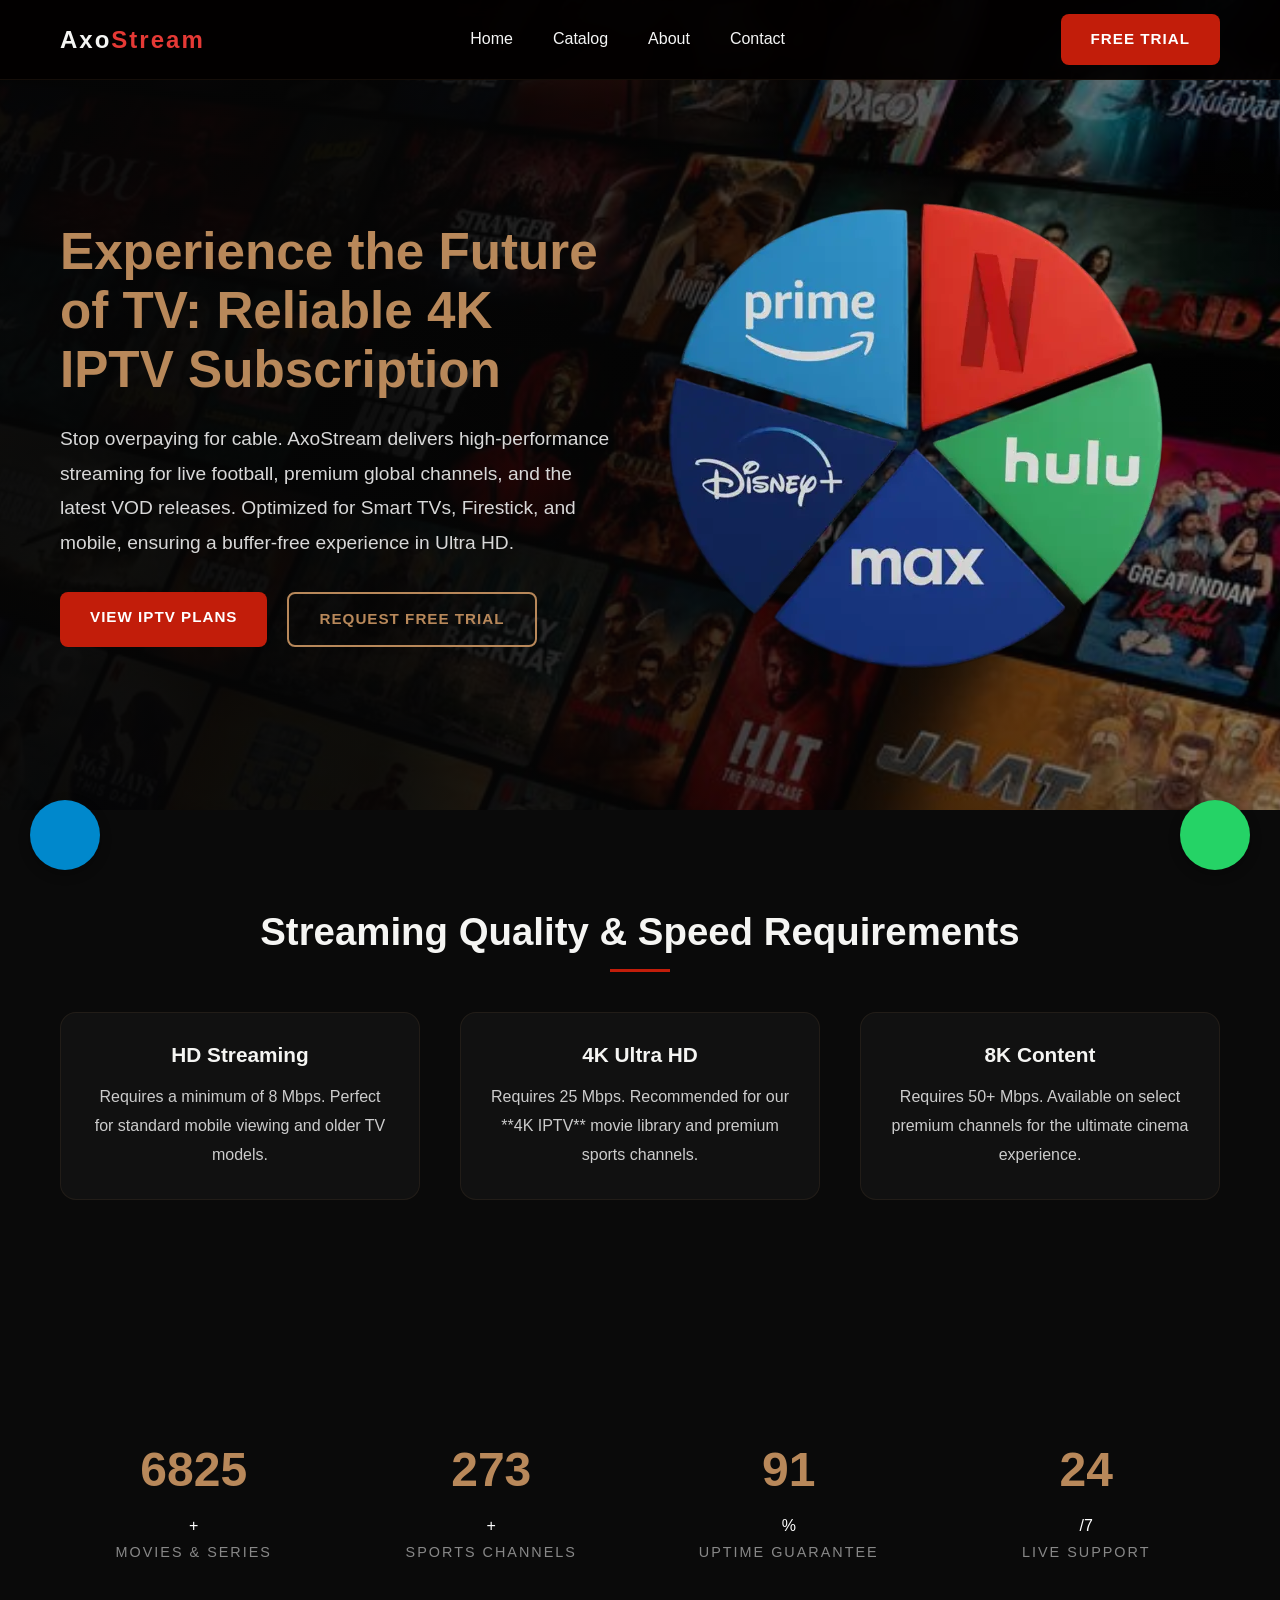
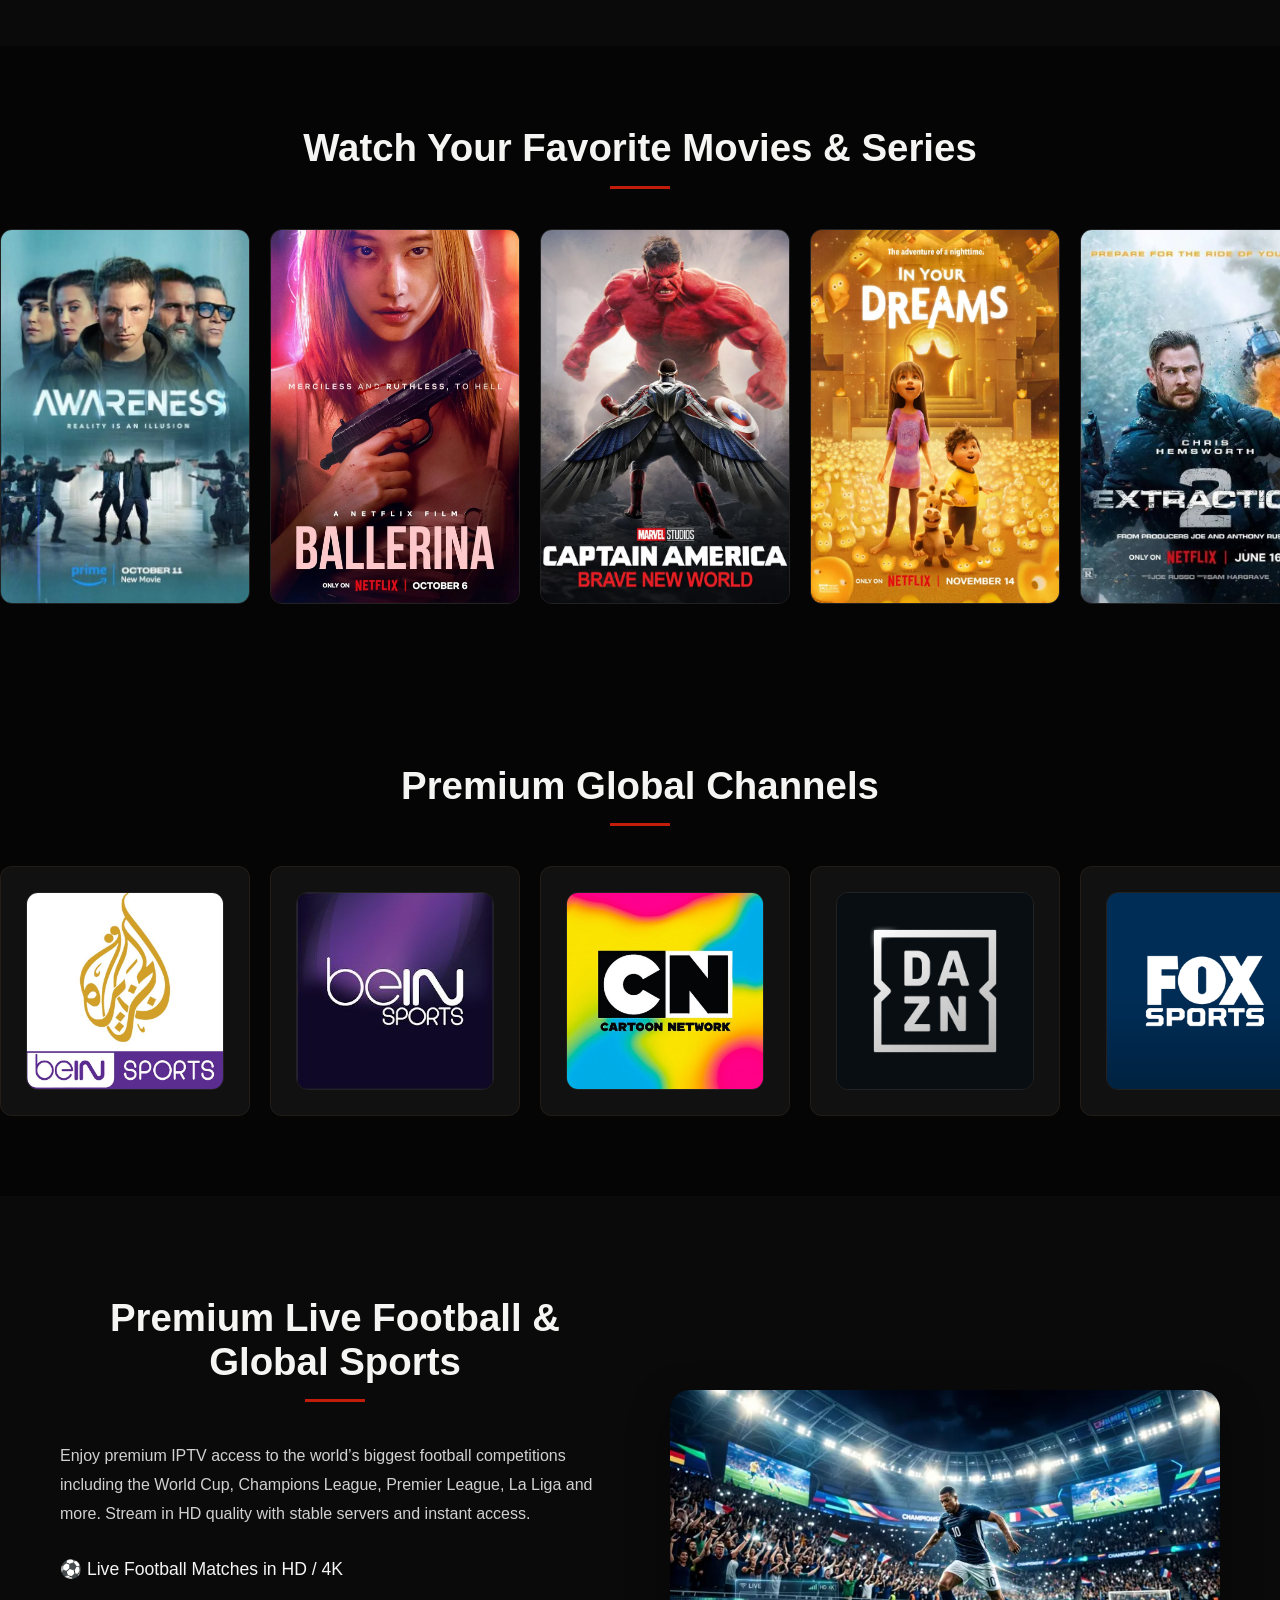
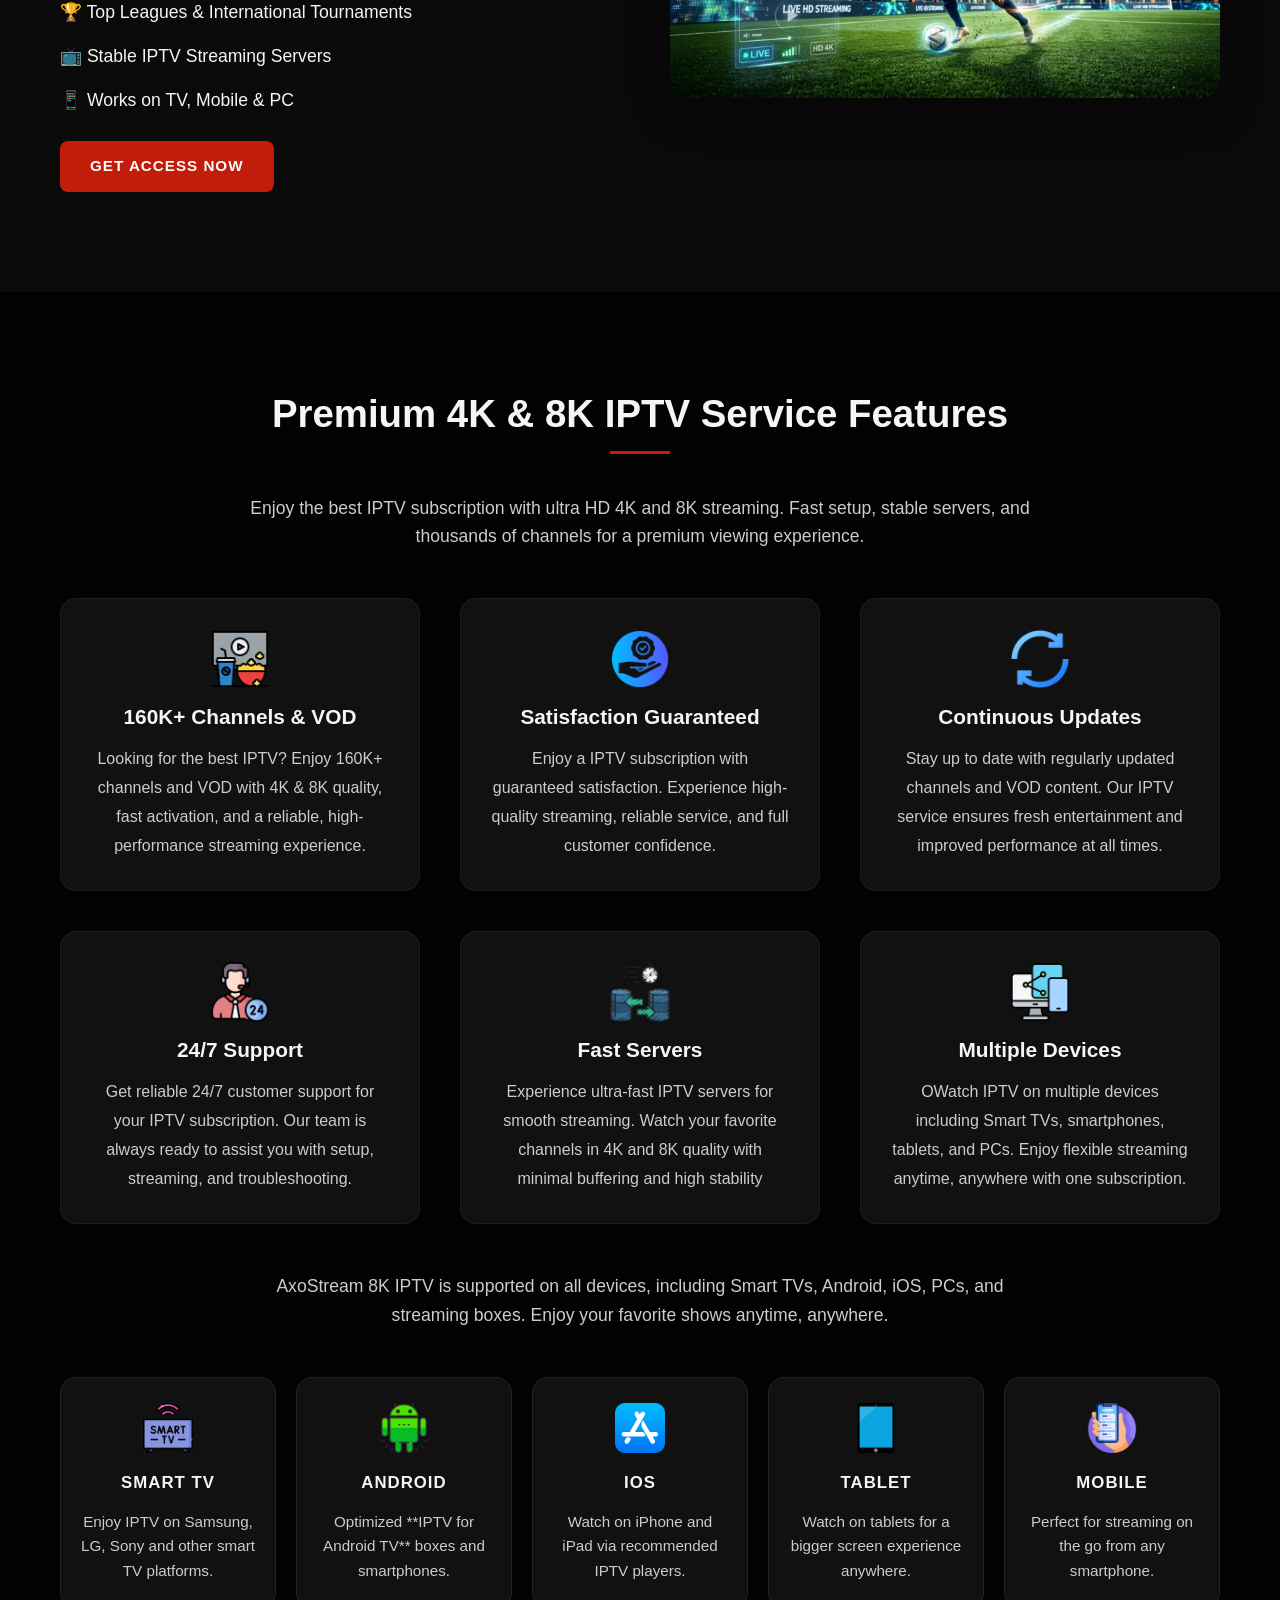
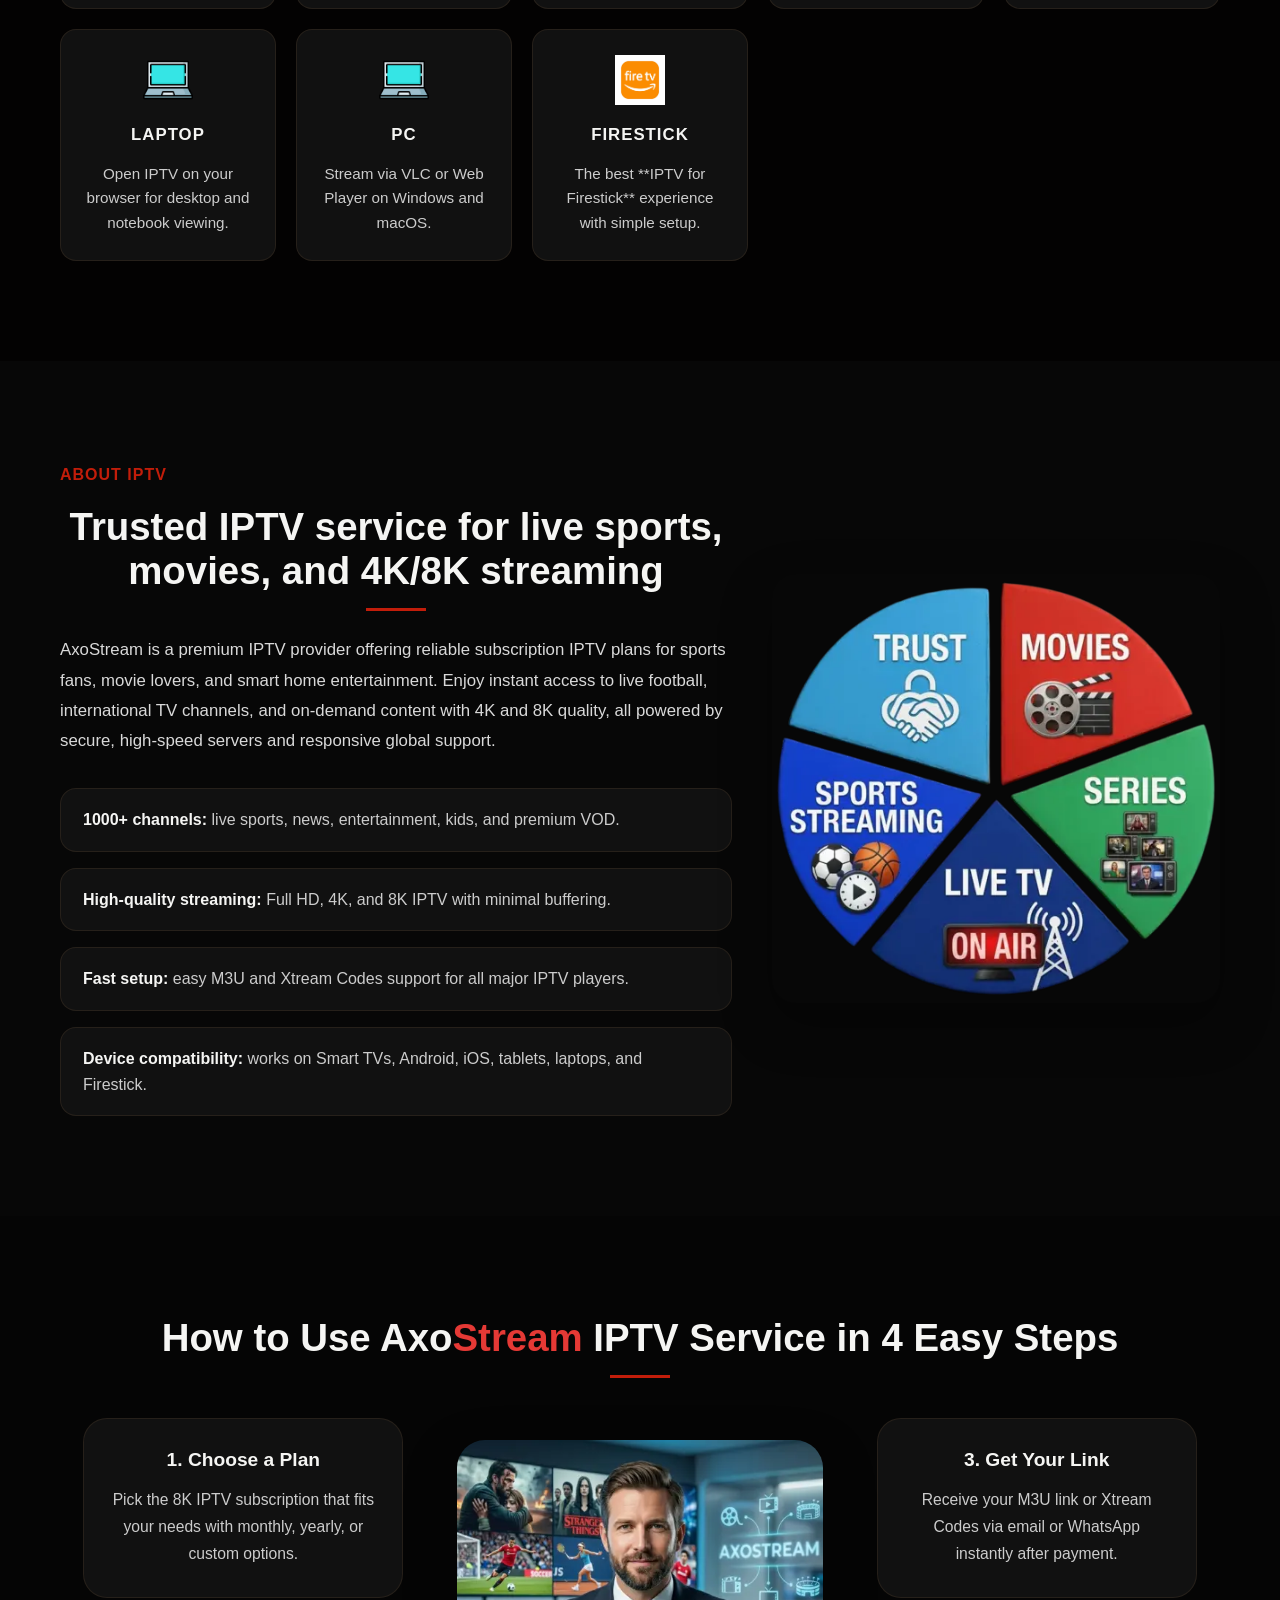
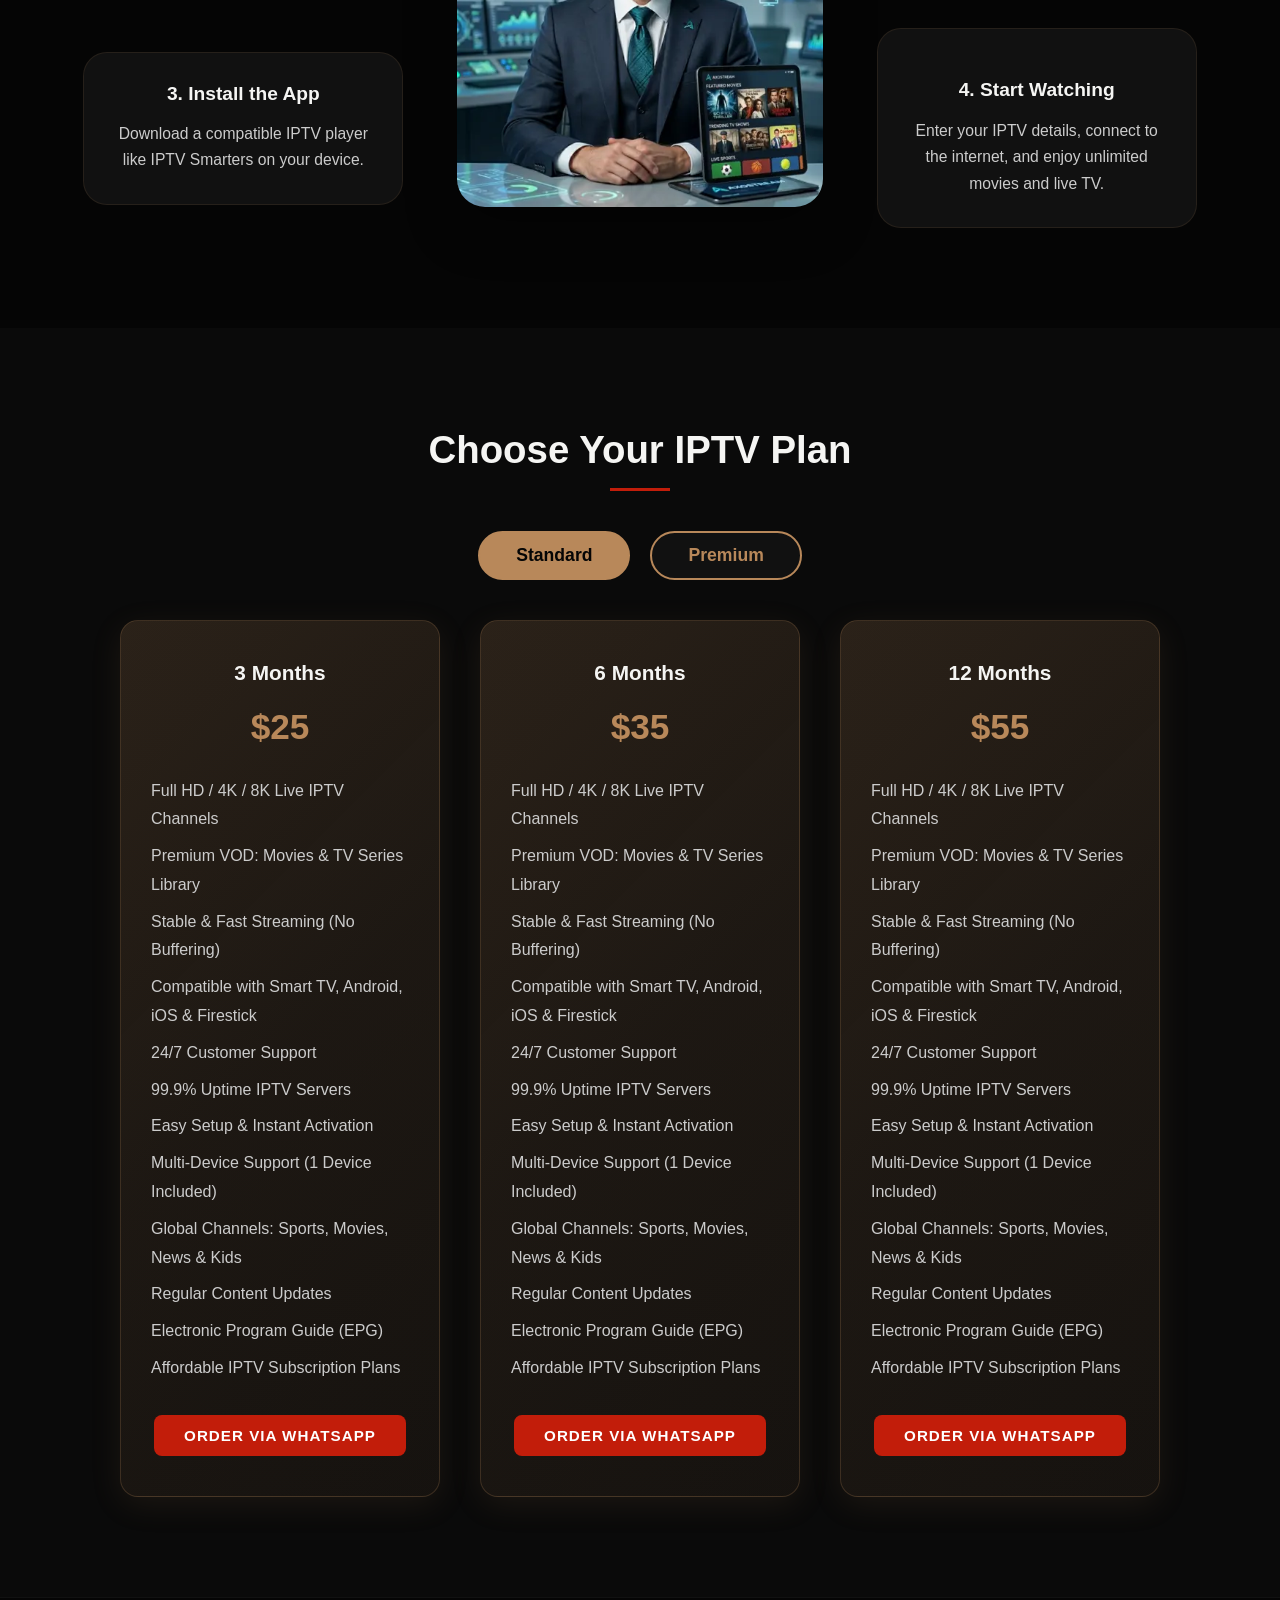
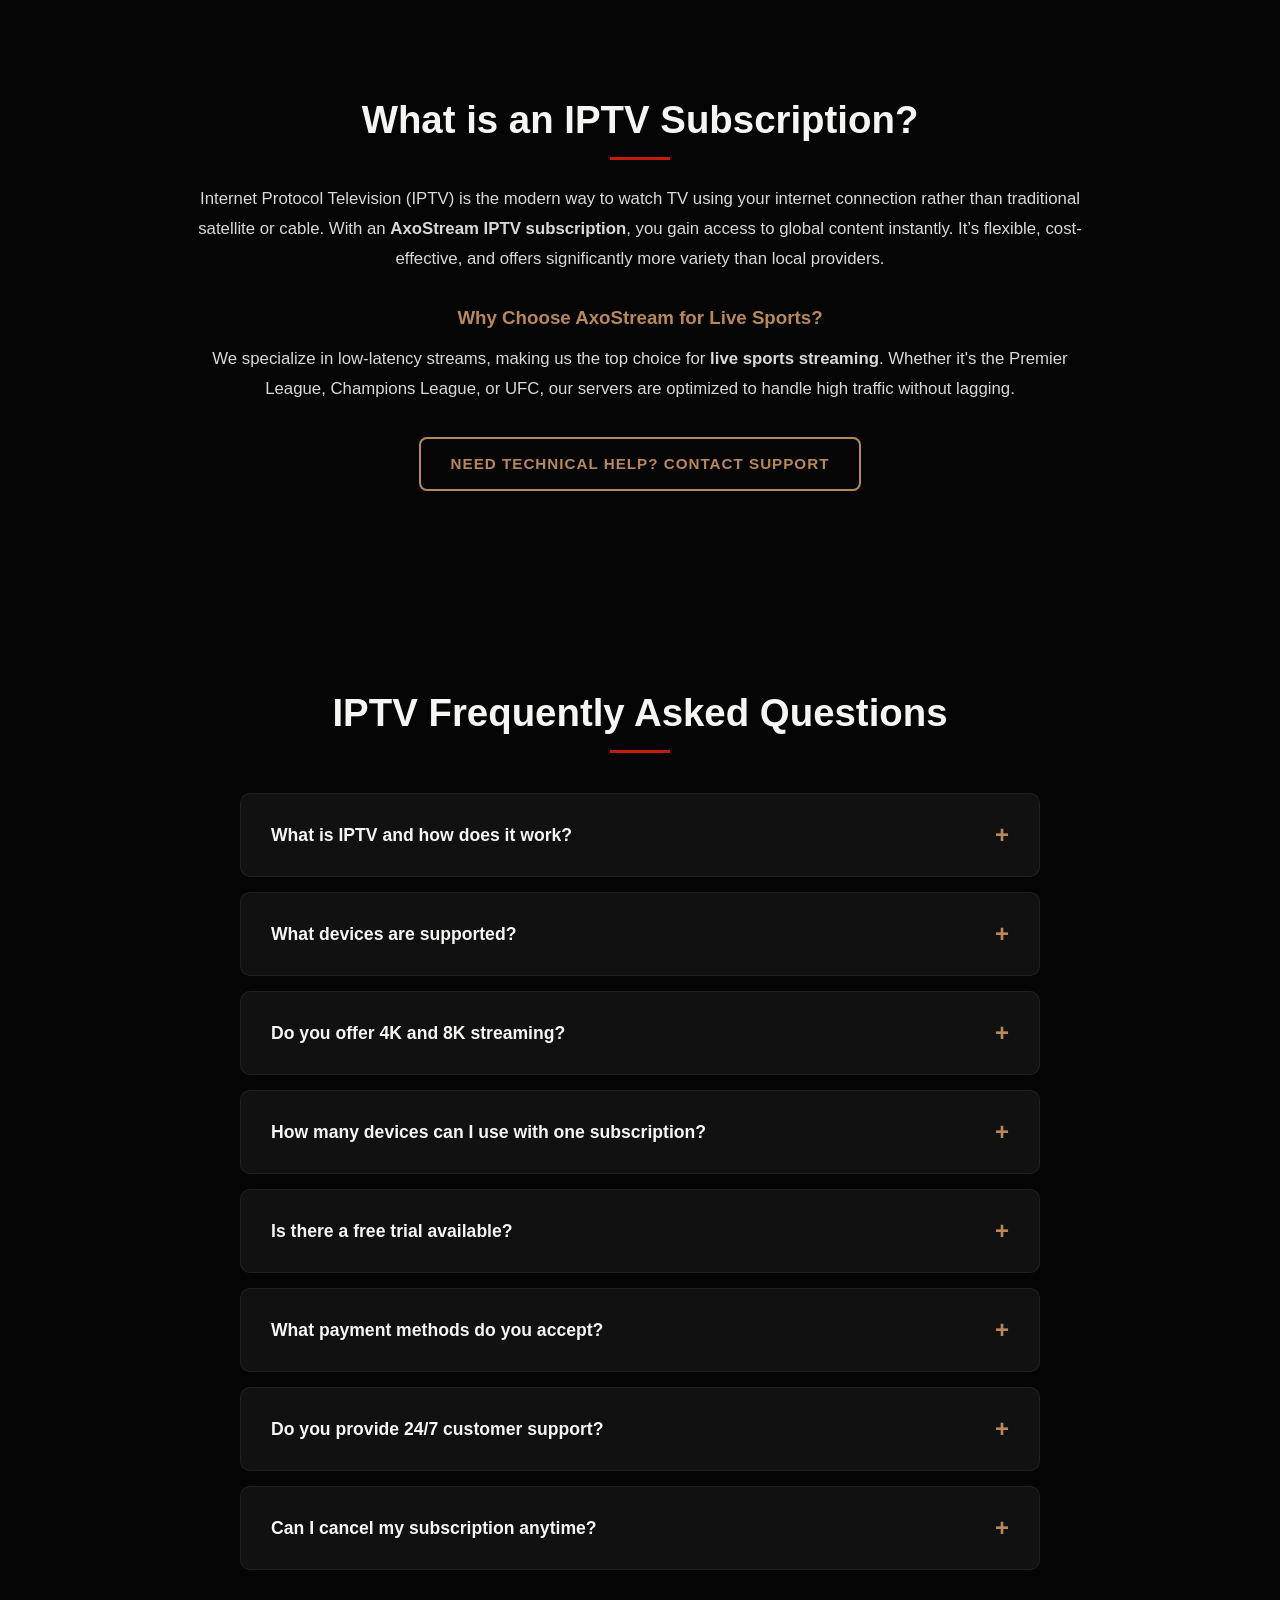
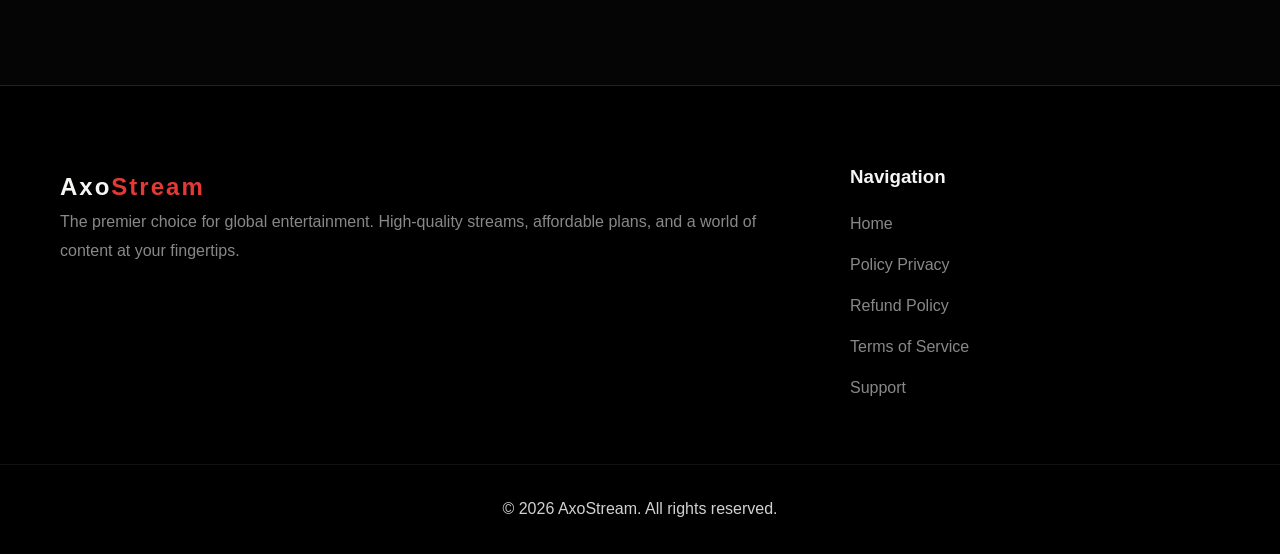
==== commit 45e5cdaa: "improvement" ====
--- a/index.html
+++ b/index.html
@@ -11,8 +11,6 @@
     <title>Premium 4K IPTV Subscription | Live Sports & Movies | AxoStream</title>
     <link rel="canonical" href="https://axostream.com/">
 
-    <!-- Fonts & Icons -->
-    <link rel="stylesheet" href="https://cdnjs.cloudflare.com/ajax/libs/font-awesome/6.4.0/css/all.min.css">
     <link rel="stylesheet" href="/assets/css/style.css">
 
 
@@ -436,13 +434,13 @@
                     in 4 Easy Steps</h2>
                 <div class="how-to-layout">
                     <div class="how-to-step fade-in step-1">
-                        <i class="fas fa-check-circle"></i>
+                       
                         <h3>1. Choose a Plan</h3>
                         <p>Pick the 8K IPTV subscription that fits your needs with monthly, yearly, or custom options.
                         </p>
                     </div>
                     <div class="how-to-step fade-in step-2">
-                        <i class="fas fa-link"></i>
+        
                         <h3>3. Get Your Link</h3>
                         <p>Receive your M3U link or Xtream Codes via email or WhatsApp instantly after payment.</p>
                     </div>
@@ -451,7 +449,7 @@
                             alt="Step-by-step 8K IPTV setup guide for AxoStream">
                     </div>
                     <div class="how-to-step fade-in step-3">
-                        <i class="fas fa-download"></i>
+                       
                         <h3>3. Install the App</h3>
                         <p>Download a compatible IPTV player like IPTV Smarters on your device.</p>
                     </div>
@@ -699,7 +697,7 @@
                     content at your fingertips.</p>
             </div>
             <div class="footer-links">
-                <h4>Navigation</h4>
+                <h3>Navigation</h3>
                 <ul>
                     <li><a href="/">Home</a></li>
                     <li><a href="/pages/policy-privacy">Policy Privacy</a></li>
@@ -707,14 +705,6 @@
                     <li><a href="/pages/terms-of-service">Terms of Service</a></li>
                     <li><a href="/contact">Support</a></li>
                 </ul>
-            </div>
-            <div class="footer-social">
-                <h4>Follow Us</h4>
-                <div class="social-icons">
-                    <a href="#" aria-label="Facebook"><i class="fab fa-facebook-f"></i></a>
-                    <a href="#" aria-label="Twitter"><i class="fab fa-twitter"></i></a>
-                    <a href="#" aria-label="Instagram"><i class="fab fa-instagram"></i></a>
-                </div>
             </div>
         </div>
         <div class="footer-bottom">
--- a/assets/css/style.css
+++ b/assets/css/style.css
@@ -928,7 +928,7 @@
 
 .footer-grid {
     display: grid;
-    grid-template-columns: 2fr 1fr 1fr;
+    grid-template-columns: 2fr 1fr;
     gap: 50px;
     margin-bottom: 50px;
 }
@@ -939,8 +939,7 @@
     color: #888;
 }
 
-.footer-links h4,
-.footer-social h4 {
+.footer-links h4 {
     margin-bottom: 25px;
     font-size: 1.2rem;
     color: var(--accent);
@@ -948,25 +947,6 @@
 
 .footer-links ul li {
     margin-bottom: 12px;
-}
-
-.social-icons {
-    display: flex;
-    gap: 15px;
-}
-
-.social-icons a {
-    width: 40px;
-    height: 40px;
-    background: #111;
-    display: flex;
-    align-items: center;
-    justify-content: center;
-    border-radius: 50%;
-}
-
-.social-icons a:hover {
-    background: var(--primary);
 }
 
 .footer-bottom {
@@ -1178,10 +1158,6 @@
         text-align: center;
     }
 
-    .social-icons {
-        justify-content: center;
-    }
-
     .fixed-btn {
         width: 65px;
         height: 65px;
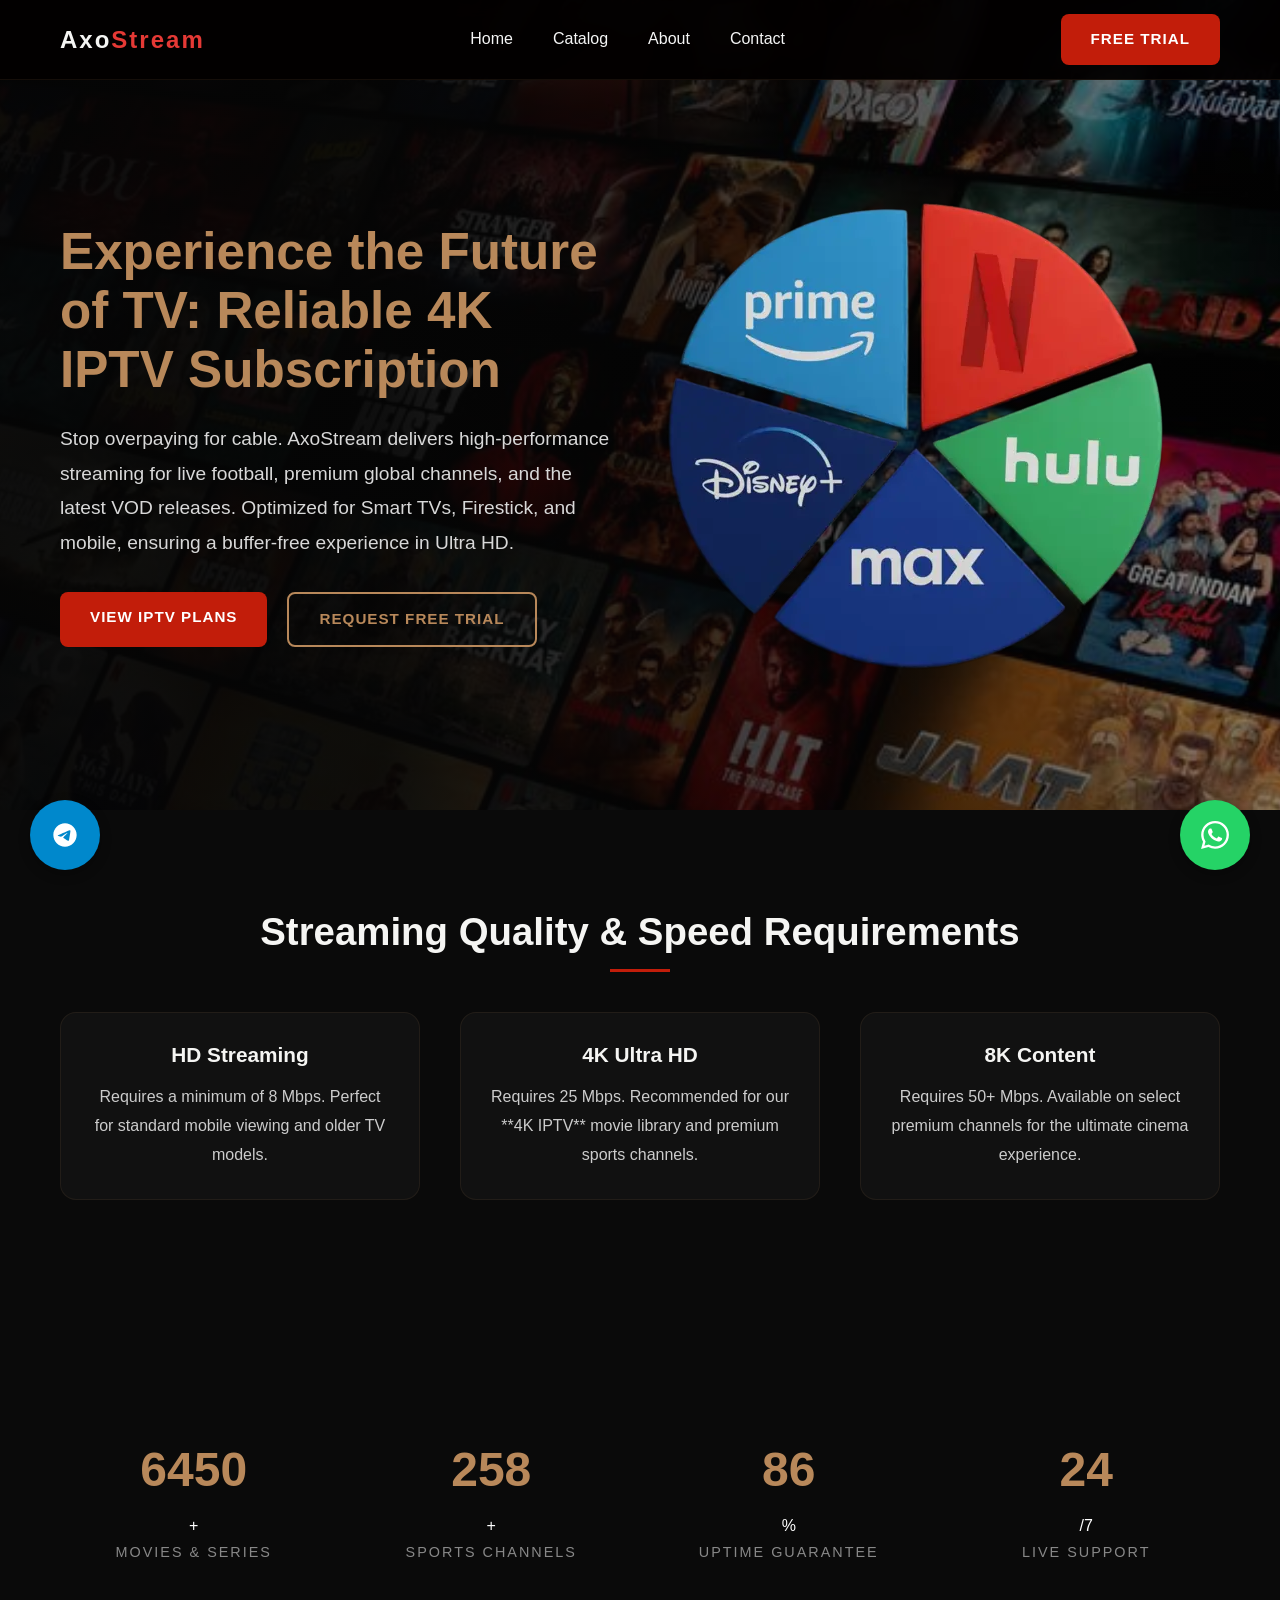
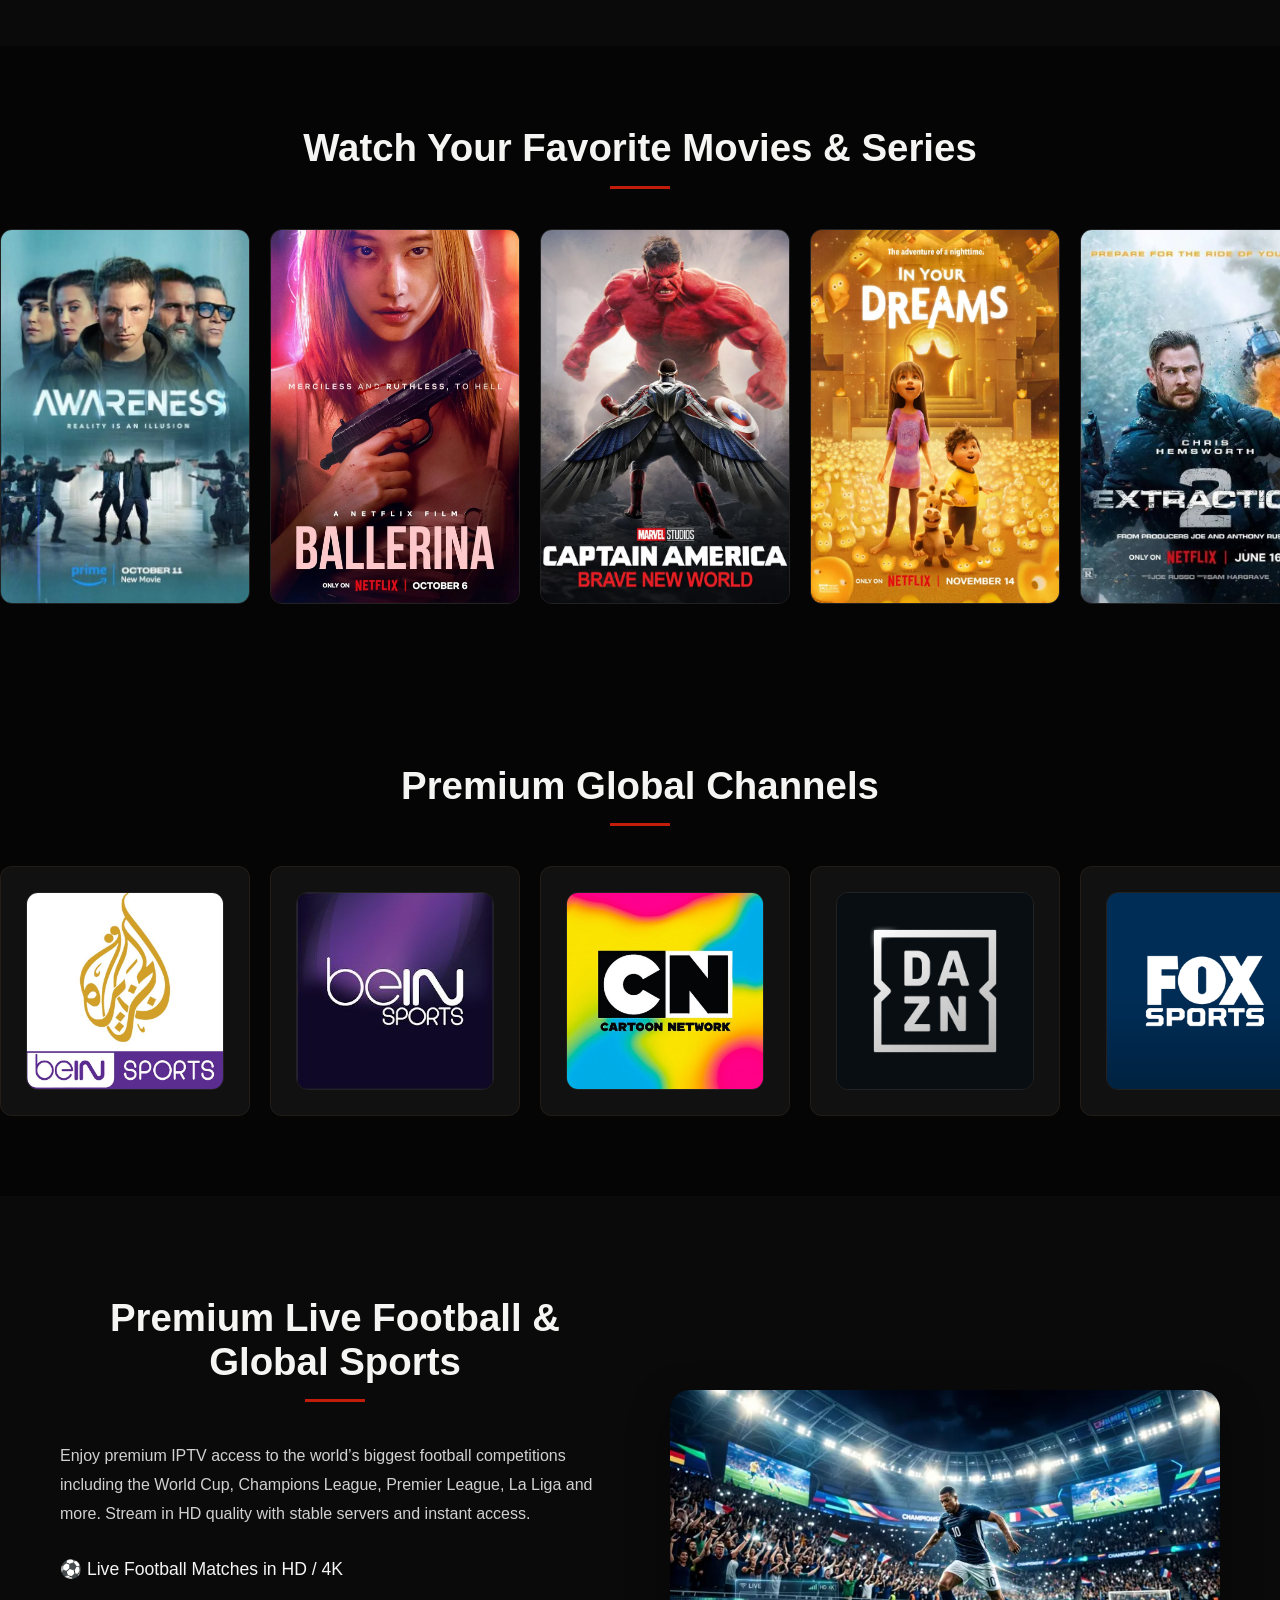
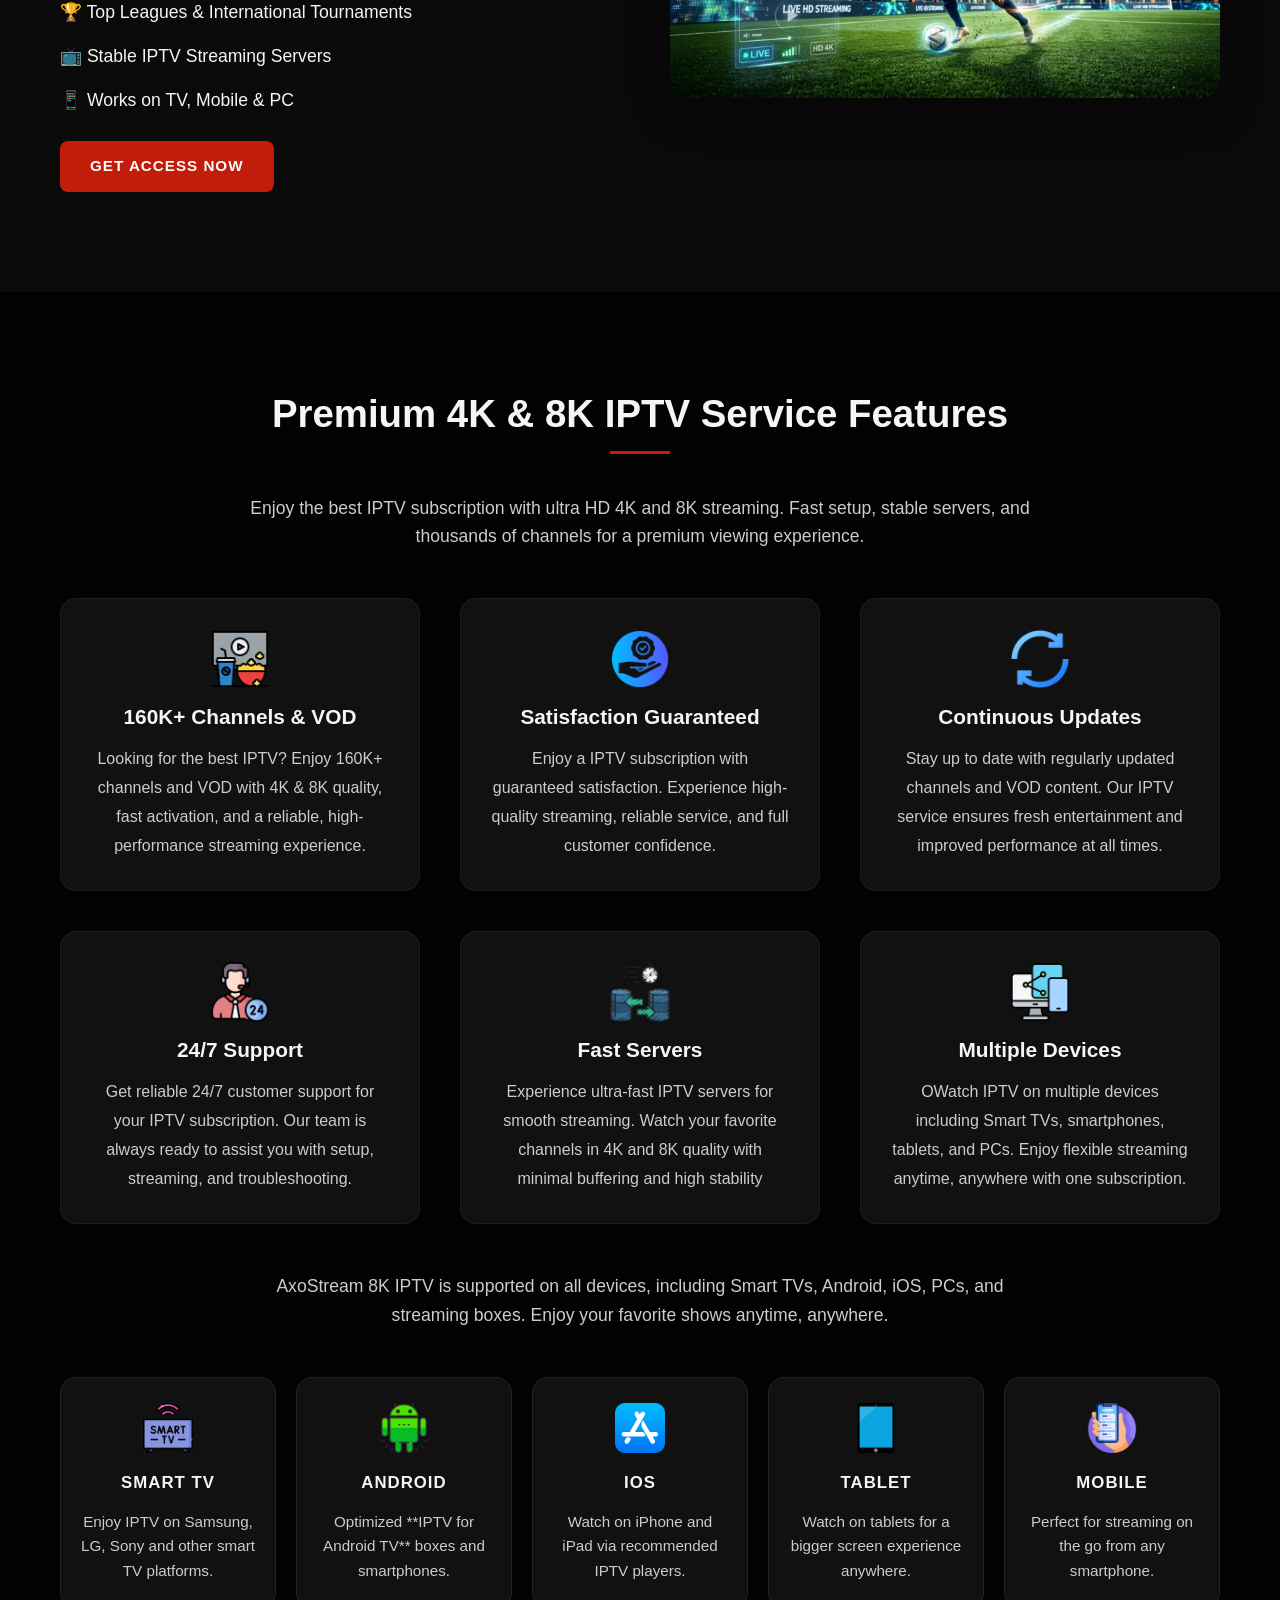
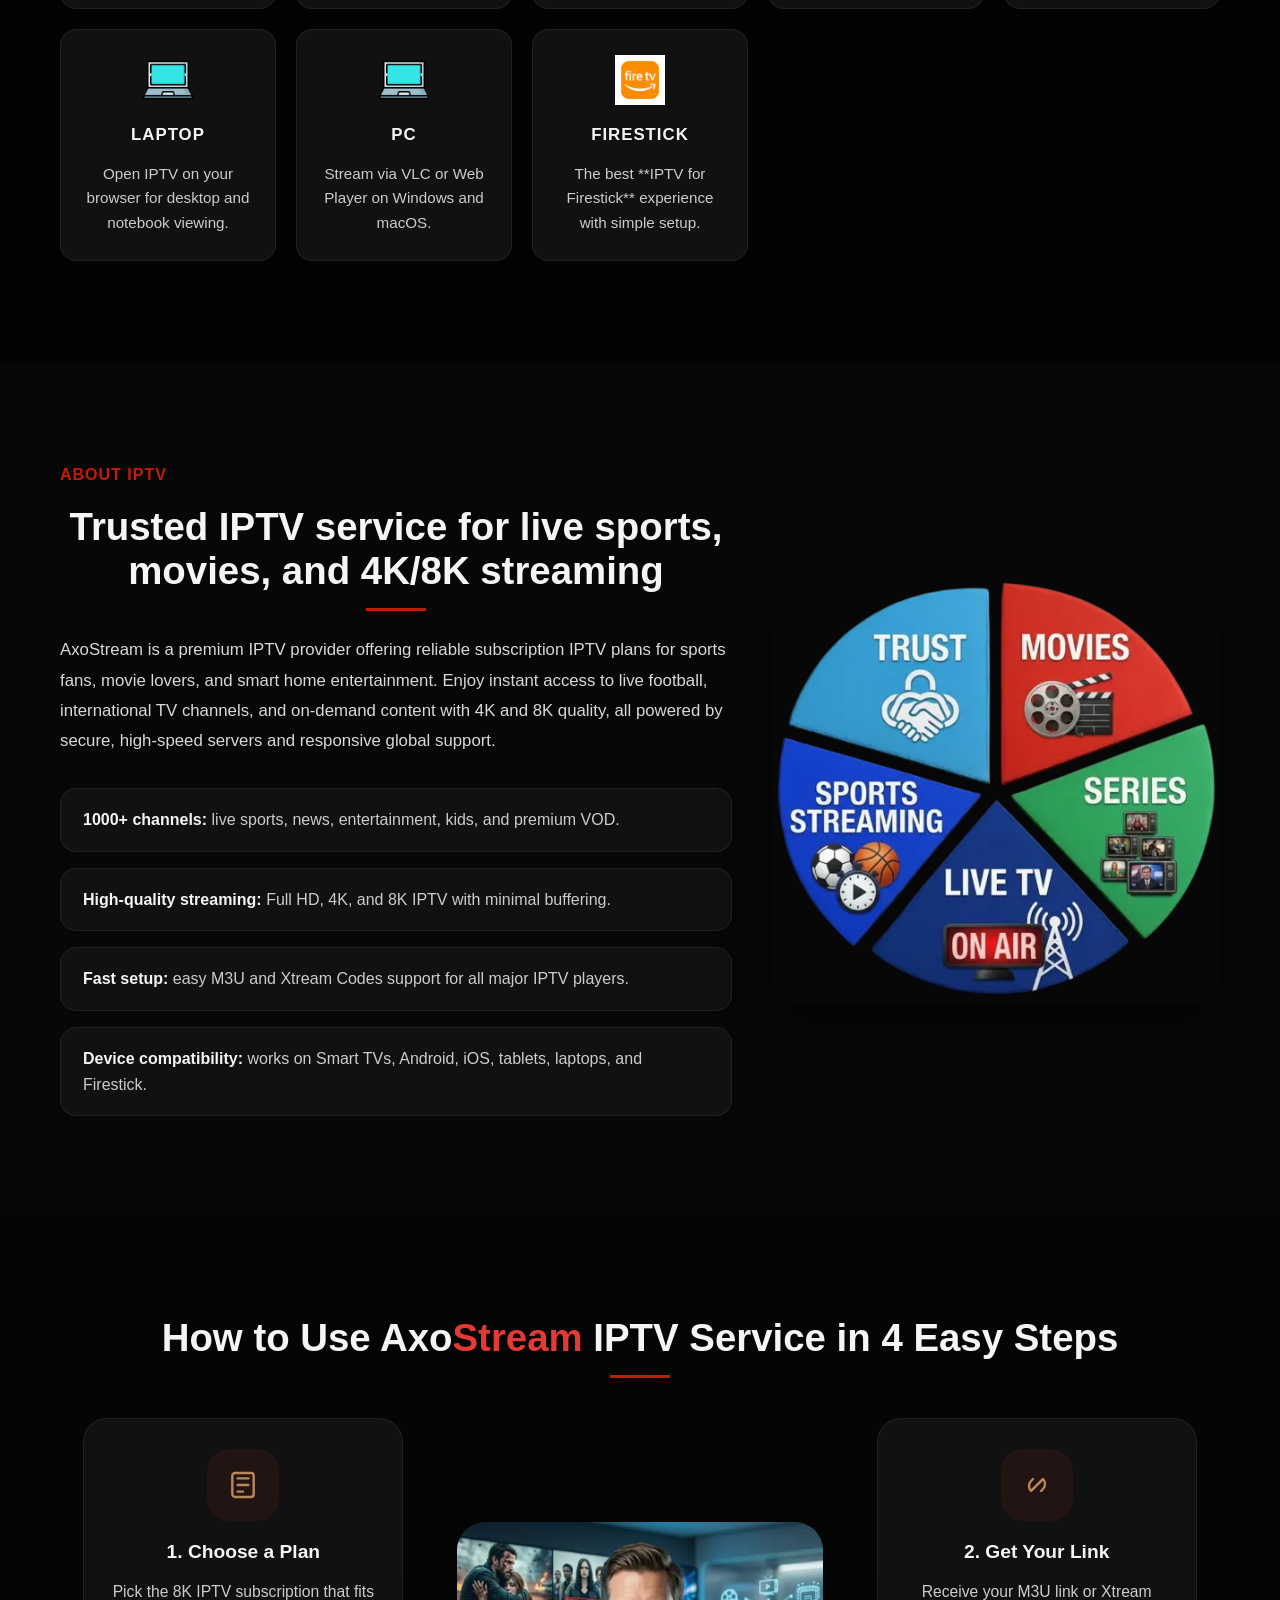
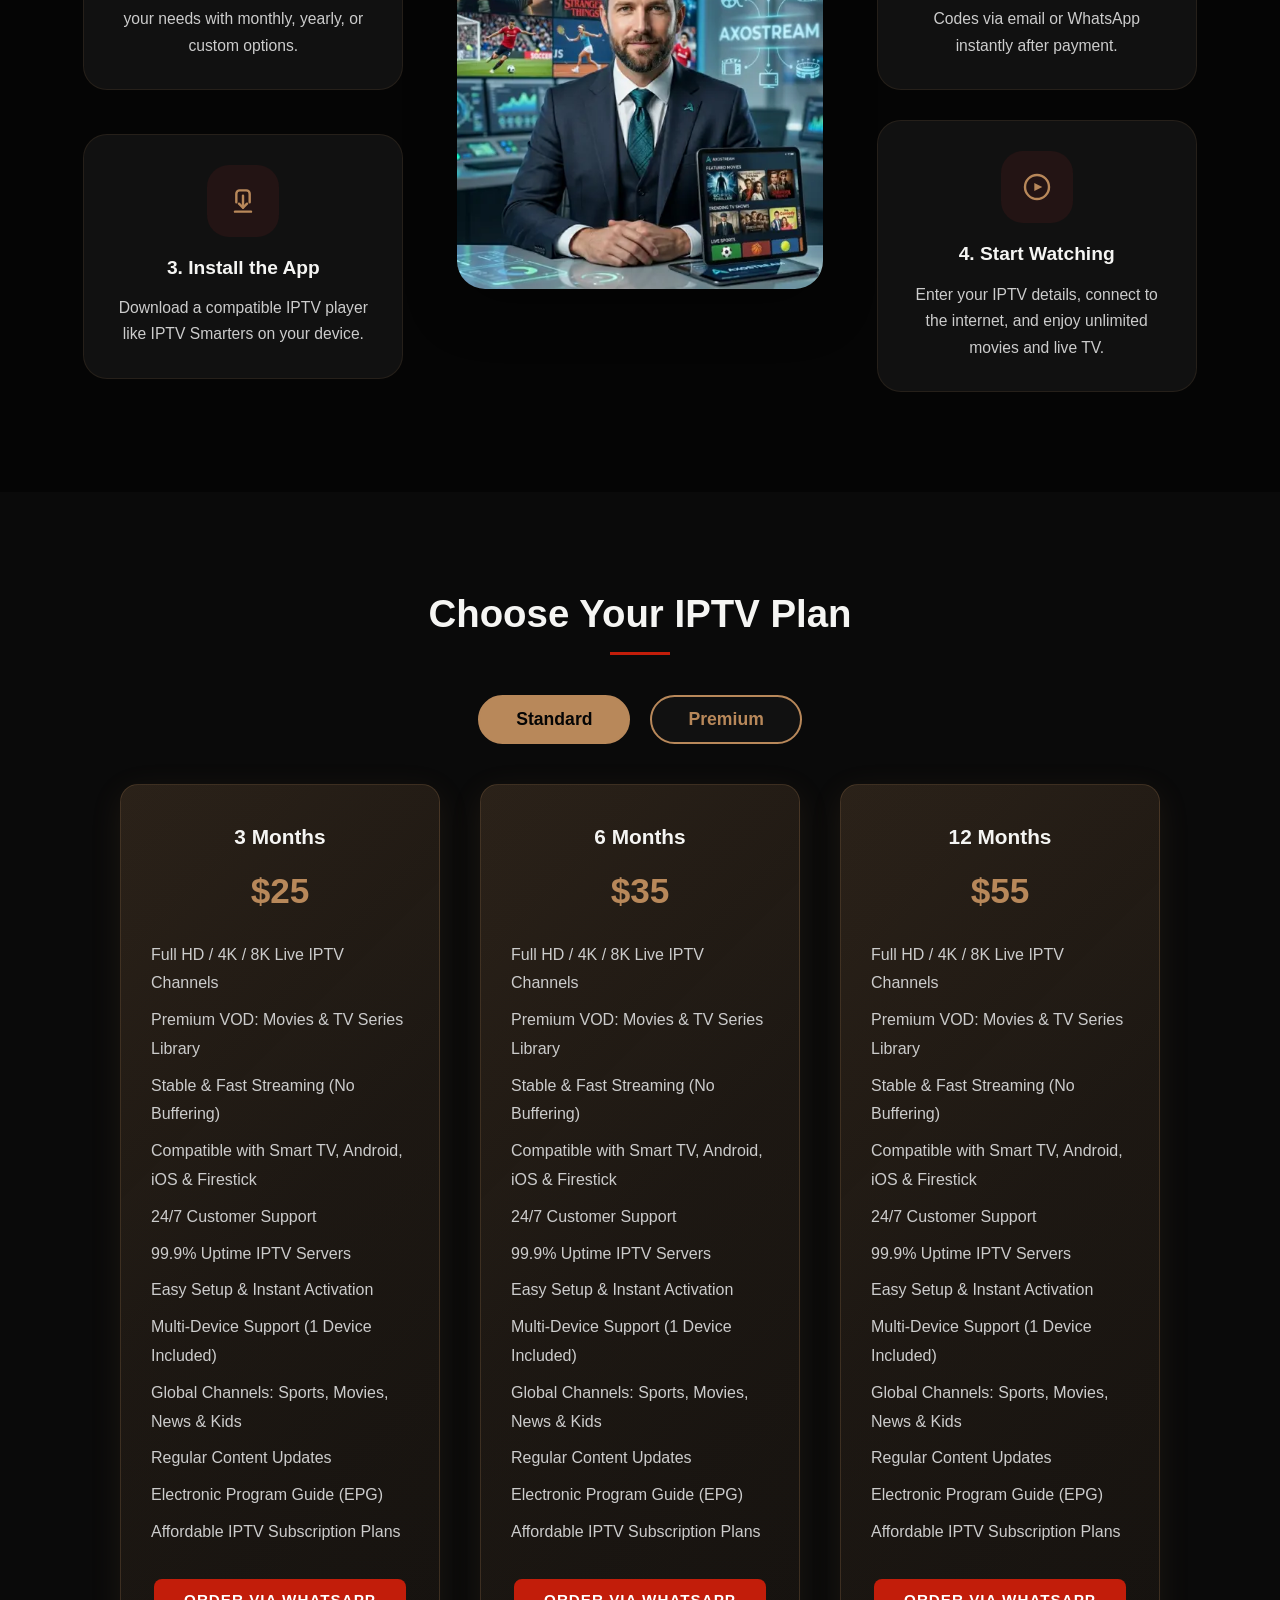
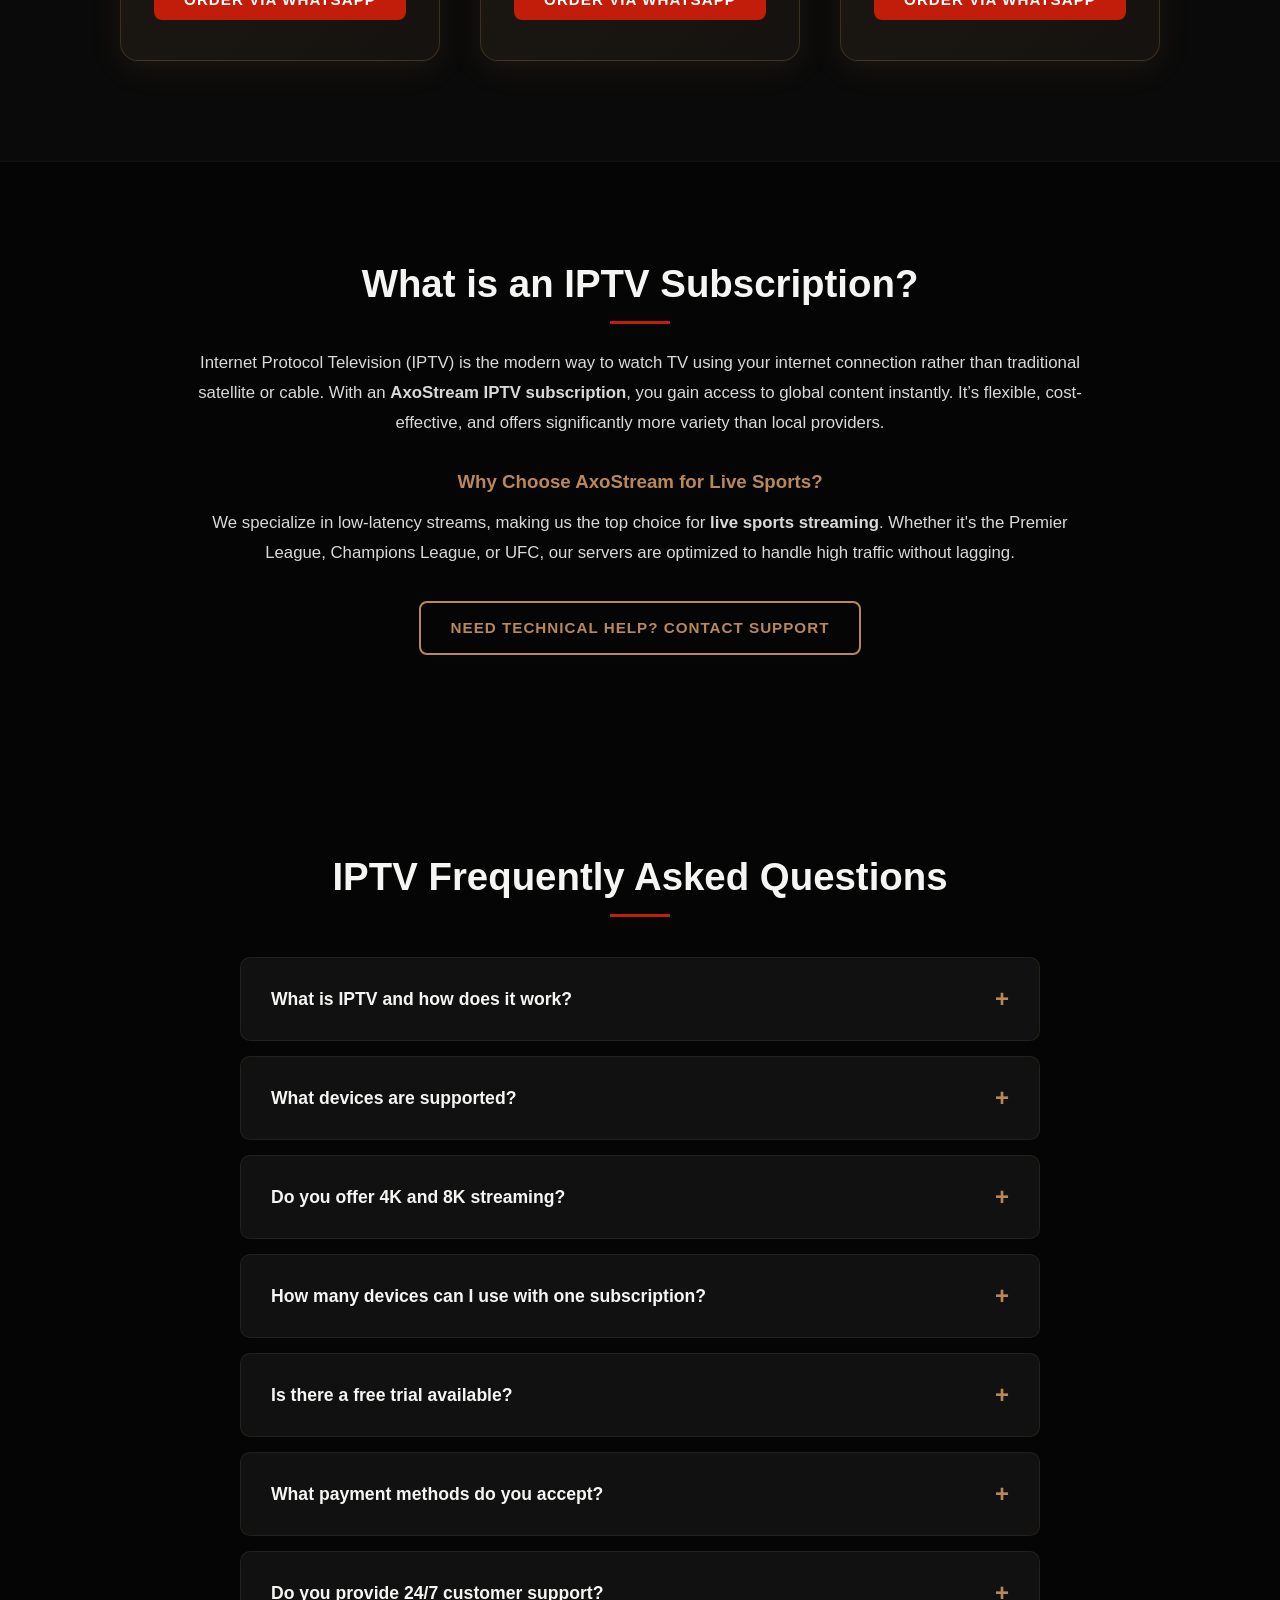
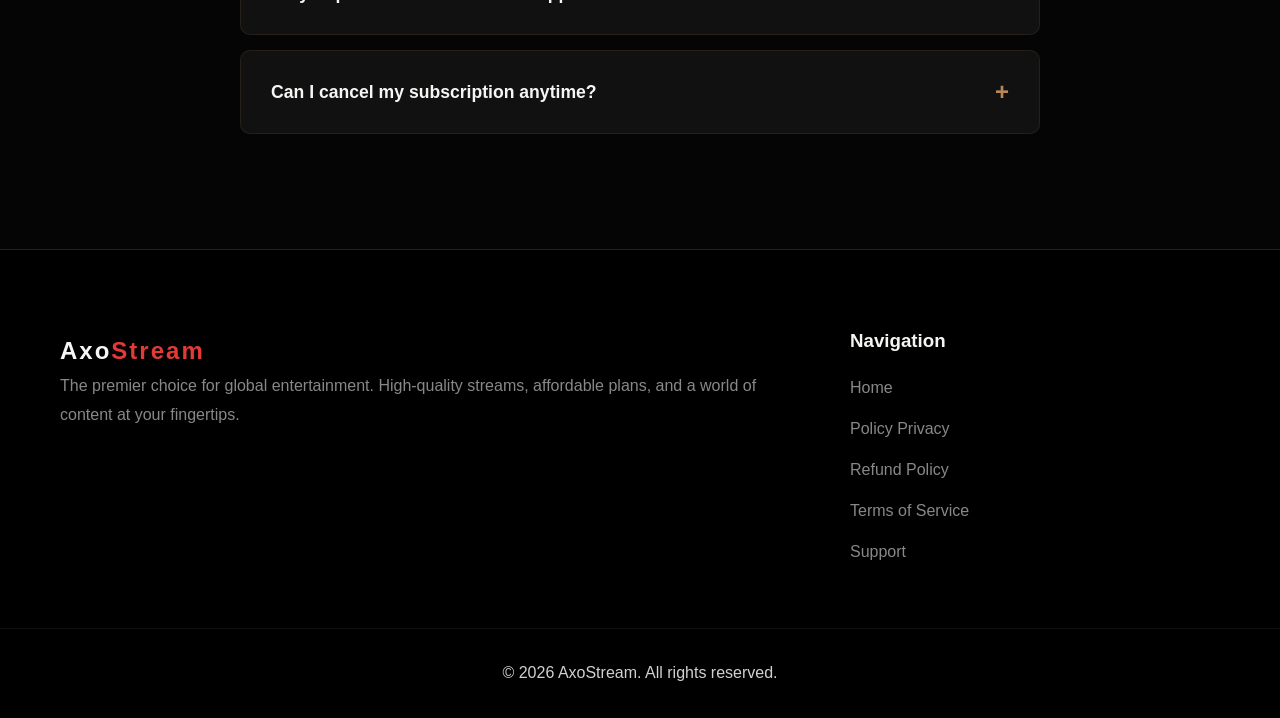
==== commit 5dbe33f1: "impro" ====
--- a/index.html
+++ b/index.html
@@ -434,14 +434,27 @@
                     in 4 Easy Steps</h2>
                 <div class="how-to-layout">
                     <div class="how-to-step fade-in step-1">
-                       
+                        <div class="step-icon" aria-hidden="true">
+                            <svg viewBox="0 0 24 24" fill="none" xmlns="http://www.w3.org/2000/svg">
+                                <rect x="4" y="3" width="16" height="18" rx="2" stroke="currentColor" stroke-width="1.8"/>
+                                <path d="M8 7H16" stroke="currentColor" stroke-width="1.8" stroke-linecap="round"/>
+                                <path d="M8 12H16" stroke="currentColor" stroke-width="1.8" stroke-linecap="round"/>
+                                <path d="M8 17H12" stroke="currentColor" stroke-width="1.8" stroke-linecap="round"/>
+                            </svg>
+                        </div>
                         <h3>1. Choose a Plan</h3>
                         <p>Pick the 8K IPTV subscription that fits your needs with monthly, yearly, or custom options.
                         </p>
                     </div>
                     <div class="how-to-step fade-in step-2">
-        
-                        <h3>3. Get Your Link</h3>
+                        <div class="step-icon" aria-hidden="true">
+                            <svg viewBox="0 0 24 24" fill="none" xmlns="http://www.w3.org/2000/svg">
+                                <path d="M10.5 13.5L7.5 16.5C5.5 14.5 5.5 11 7.5 9L9 7.5" stroke="currentColor" stroke-width="1.8" stroke-linecap="round" stroke-linejoin="round"/>
+                                <path d="M13.5 10.5L16.5 7.5C18.5 9.5 18.5 13 16.5 15L15 16.5" stroke="currentColor" stroke-width="1.8" stroke-linecap="round" stroke-linejoin="round"/>
+                                <path d="M8.5 15.5L15.5 8.5" stroke="currentColor" stroke-width="1.8" stroke-linecap="round"/>
+                            </svg>
+                        </div>
+                        <h3>2. Get Your Link</h3>
                         <p>Receive your M3U link or Xtream Codes via email or WhatsApp instantly after payment.</p>
                     </div>
                     <div class="how-to-image fade-in">
@@ -449,12 +462,24 @@
                             alt="Step-by-step 8K IPTV setup guide for AxoStream">
                     </div>
                     <div class="how-to-step fade-in step-3">
-                       
+                        <div class="step-icon" aria-hidden="true">
+                            <svg viewBox="0 0 24 24" fill="none" xmlns="http://www.w3.org/2000/svg">
+                                <path d="M7 13V6.5C7 5.119 8.119 4 9.5 4H14.5C15.881 4 17 5.119 17 6.5V13" stroke="currentColor" stroke-width="1.8" stroke-linecap="round" stroke-linejoin="round"/>
+                                <path d="M12 17V8" stroke="currentColor" stroke-width="1.8" stroke-linecap="round"/>
+                                <path d="M9 14L12 17L15 14" stroke="currentColor" stroke-width="1.8" stroke-linecap="round" stroke-linejoin="round"/>
+                                <path d="M6 20H18" stroke="currentColor" stroke-width="1.8" stroke-linecap="round"/>
+                            </svg>
+                        </div>
                         <h3>3. Install the App</h3>
                         <p>Download a compatible IPTV player like IPTV Smarters on your device.</p>
                     </div>
                     <div class="how-to-step fade-in step-4">
-                        <i class="fas fa-play-circle"></i>
+                        <div class="step-icon" aria-hidden="true">
+                            <svg viewBox="0 0 24 24" fill="none" xmlns="http://www.w3.org/2000/svg">
+                                <circle cx="12" cy="12" r="9" stroke="currentColor" stroke-width="1.8"/>
+                                <path d="M10 9L16 12L10 15V9Z" fill="currentColor"/>
+                            </svg>
+                        </div>
                         <h3>4. Start Watching</h3>
                         <p>Enter your IPTV details, connect to the internet, and enjoy unlimited movies and live TV.</p>
                     </div>
@@ -714,18 +739,27 @@
 
     <!-- Fixed Contact Buttons -->
     <a href="https://t.me/+212697204734" class="fixed-btn telegram-btn" target="_blank" rel="noopener noreferrer"
-        title="Contact on Telegram">
-        <i class="fab fa-telegram-plane"></i>
+        title="Contact on Telegram" aria-label="Contact on Telegram">
+       <svg viewBox="0 0 24 24" width="28" height="28" fill="currentColor">
+            <path
+                d="M12 2C6.48 2 2 6.48 2 12s4.48 10 10 10 10-4.48 10-10S17.52 2 12 2zm4.64 6.8c-.15 1.58-.8 5.42-1.13 7.19-.14.75-.42 1-.68 1.03-.58.05-1.02-.38-1.58-.75-.88-.58-1.38-.94-2.23-1.5-.99-.65-.35-1.01.22-1.59.15-.15 2.71-2.48 2.76-2.69a.2.2 0 00-.05-.18c-.06-.05-.14-.03-.21-.02-.09.02-1.49.95-4.22 2.79-.4.27-.76.41-1.08.4-.36-.01-1.04-.2-1.55-.37-.63-.2-1.12-.31-1.08-.66.02-.18.27-.36.74-.55 2.92-1.27 4.86-2.11 5.83-2.51 2.78-1.16 3.35-1.36 3.73-1.36.08 0 .27.02.39.12.1.08.13.19.14.27-.01.06.01.13 0 .19z" />
+        </svg>
     </a>
     <a href="https://wa.me/212677510190" class="fixed-btn whatsapp-btn-fixed" target="_blank" rel="noopener noreferrer"
-        title="Contact on WhatsApp">
-        <i class="fab fa-whatsapp"></i>
+        title="Contact on WhatsApp" aria-label="Contact on WhatsApp">
+        <svg viewBox="0 0 24 24" width="28" height="28" fill="currentColor">
+            <path
+                d="M17.472 14.382c-.297-.149-1.758-.867-2.03-.967-.273-.099-.471-.148-.67.15-.197.297-.767.966-.94 1.164-.173.199-.347.223-.644.075-.297-.15-1.255-.463-2.39-1.475-.883-.788-1.48-1.761-1.653-2.059-.173-.297-.018-.458.13-.606.134-.133.298-.347.446-.52.149-.174.198-.298.298-.497.099-.198.05-.371-.025-.52-.075-.149-.669-1.612-.916-2.207-.242-.579-.487-.5-.669-.51-.173-.008-.371-.01-.57-.01-.198 0-.52.074-.792.372-.272.297-1.04 1.016-1.04 2.479 0 1.462 1.065 2.875 1.213 3.074.149.198 2.096 3.2 5.077 4.487.709.306 1.262.489 1.694.625.712.227 1.36.195 1.871.118.571-.085 1.758-.719 2.006-1.413.248-.694.248-1.289.173-1.413-.074-.124-.272-.198-.57-.347m-5.421 7.403h-.004a9.87 9.87 0 01-5.031-1.378l-.361-.214-3.741.982.998-3.648-.235-.374a9.86 9.86 0 01-1.51-5.26c.001-5.45 4.436-9.884 9.888-9.884 2.64 0 5.122 1.03 6.988 2.898a9.825 9.825 0 012.893 6.994c-.003 5.45-4.437 9.884-9.885 9.884m8.413-18.297A11.815 11.815 0 0012.05 0C5.495 0 .16 5.335.157 11.892c0 2.096.547 4.142 1.588 5.945L.057 24l6.305-1.654a11.882 11.882 0 005.683 1.448h.005c6.554 0 11.89-5.335 11.893-11.893a11.821 11.821 0 00-3.48-8.413z" />
+        </svg>
     </a>
 
     <!-- Back to Top Button -->
     <button id="back-to-top" class="fixed-btn"
-        style="display: none; right: 30px; bottom: 110px; background: var(--card-bg); color: var(--accent); border: 1px solid var(--accent); cursor: pointer;">
-        <i class="fas fa-chevron-up"></i>
+        style="display: none; right: 30px; bottom: 110px; background: var(--card-bg); color: var(--accent); border: 1px solid var(--accent); cursor: pointer;"
+        aria-label="Scroll to top">
+        <svg viewBox="0 0 24 24" aria-hidden="true" xmlns="http://www.w3.org/2000/svg">
+            <path d="M12 8L6 14H18L12 8Z" fill="currentColor"/>
+        </svg>
     </button>
 
     <script src="/assets/scripts/navbar.js"></script>
--- a/assets/css/style.css
+++ b/assets/css/style.css
@@ -30,6 +30,11 @@
     scroll-behavior: smooth;
 }
 
+section[id],
+[id] {
+    scroll-margin-top: 100px;
+}
+
 body {
     font-family: var(--body-font);
     background-color: var(--bg);
@@ -539,11 +544,26 @@
     box-shadow: 0 18px 40px rgba(0, 0, 0, 0.4);
 }
 
-.how-to-step i {
-    display: block;
-    font-size: 2.2rem;
+.how-to-step .step-icon {
+    width: 72px;
+    height: 72px;
+    margin: 0 auto 20px;
+    display: flex;
+    align-items: center;
+    justify-content: center;
+    background: rgba(233, 57, 53, 0.08);
+    border-radius: 22px;
+    transition: var(--transition);
+}
+
+.how-to-step .step-icon svg {
+    width: 32px;
+    height: 32px;
     color: var(--accent);
-    margin-bottom: 20px;
+}
+
+.how-to-step:hover .step-icon {
+    box-shadow: 0 14px 35px rgba(233, 57, 53, 0.12);
 }
 
 .how-to-step h3 {
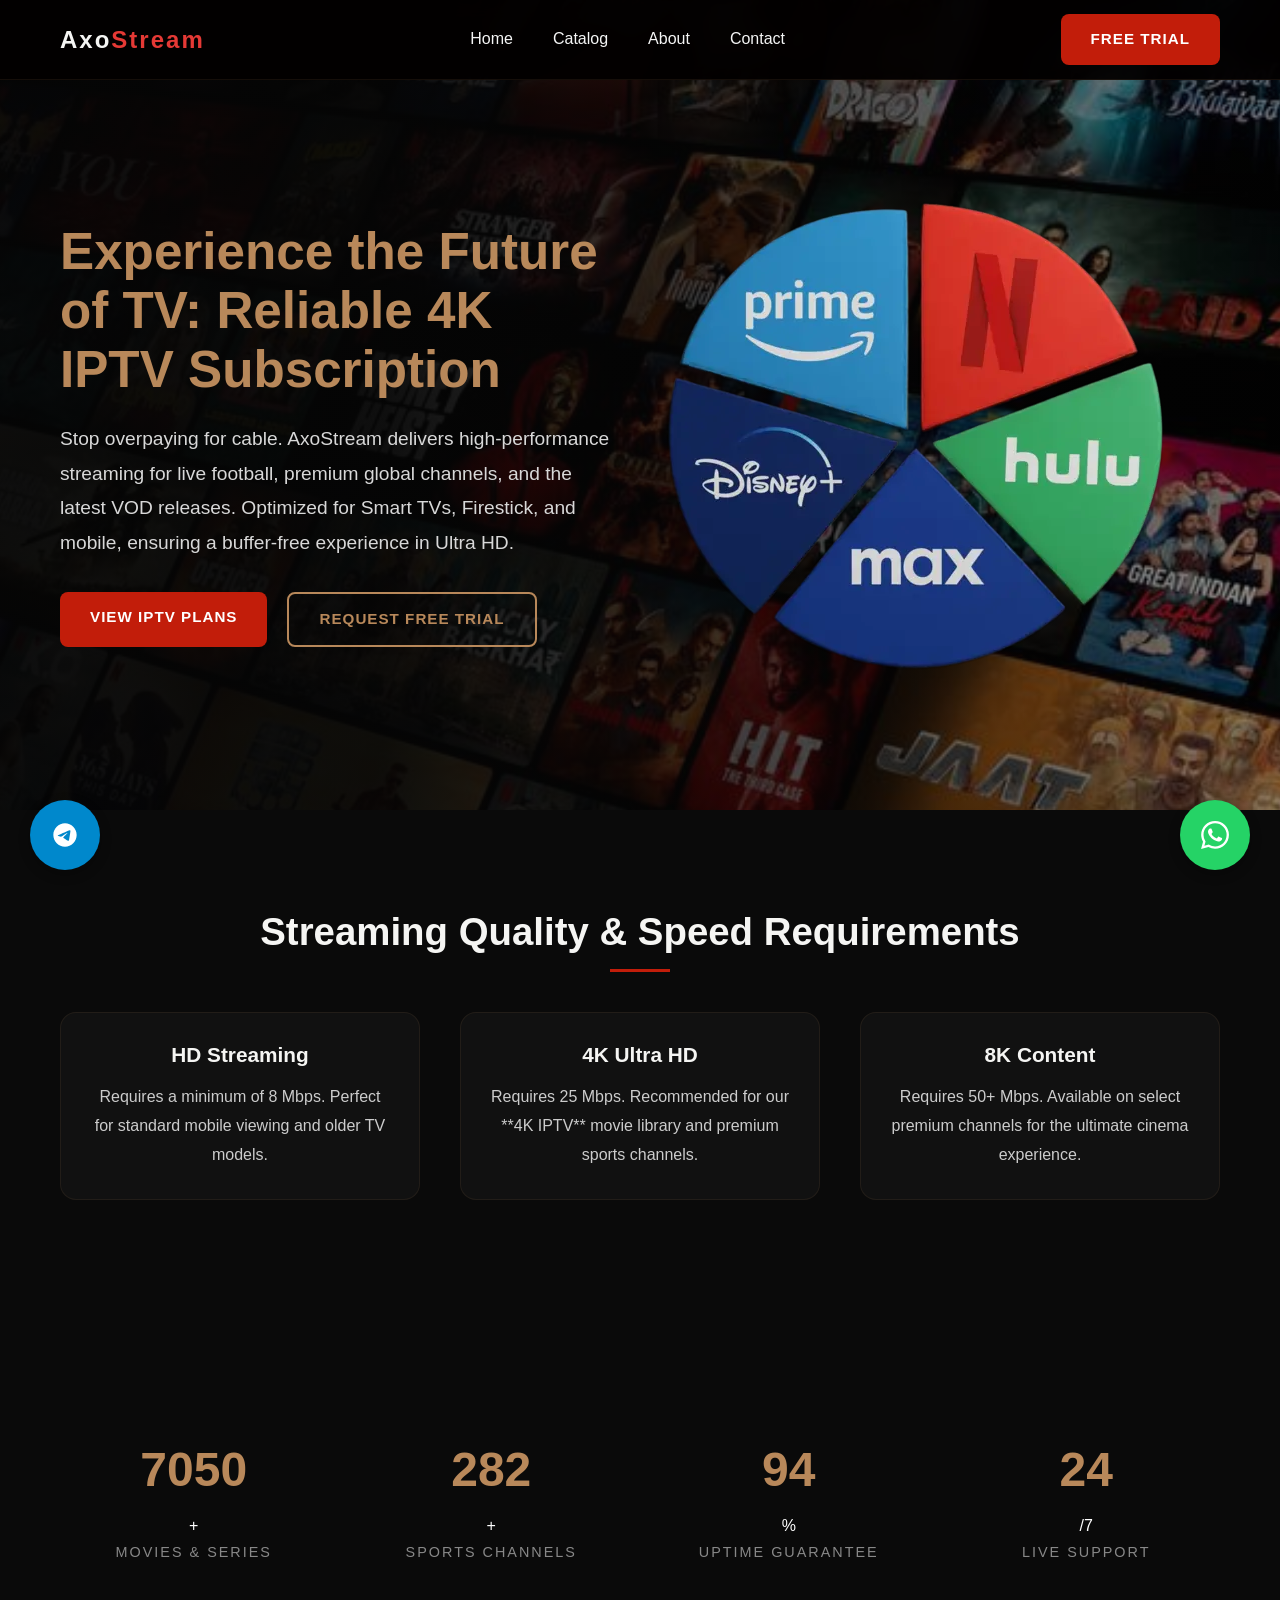
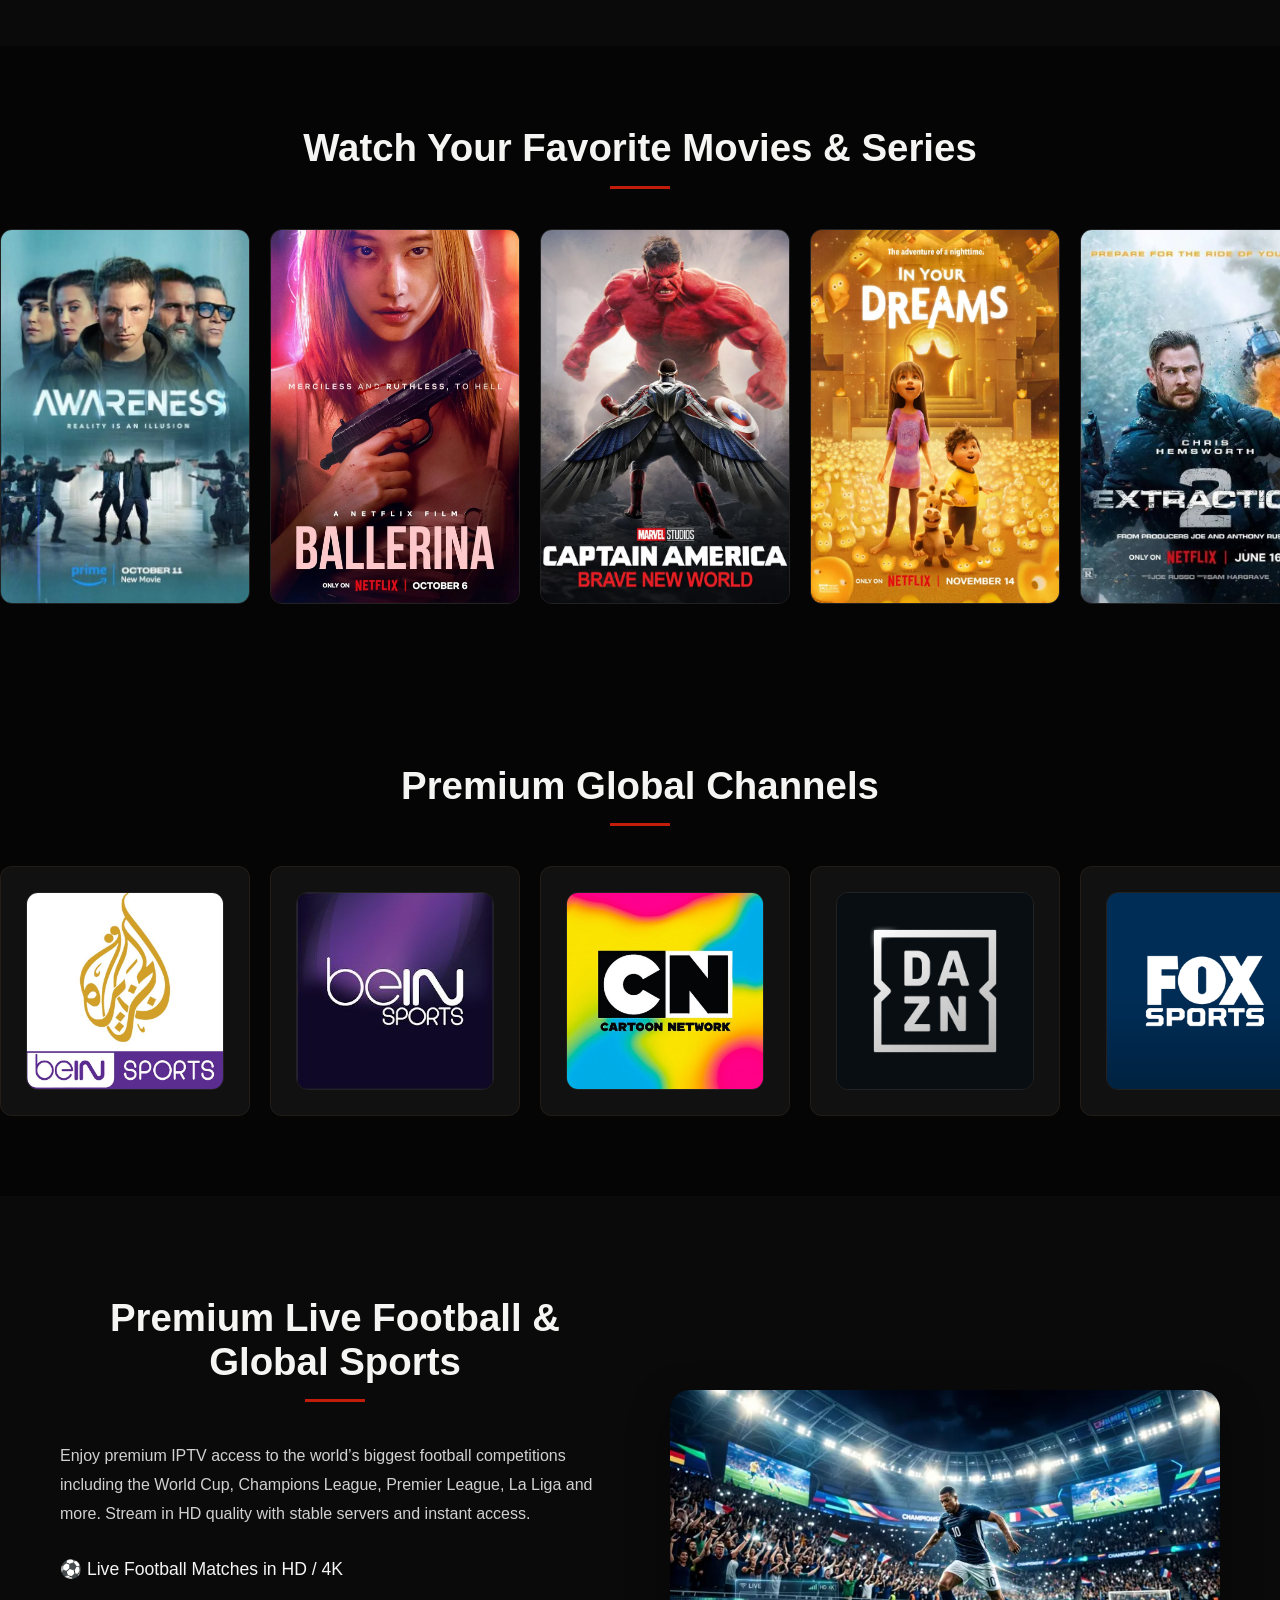
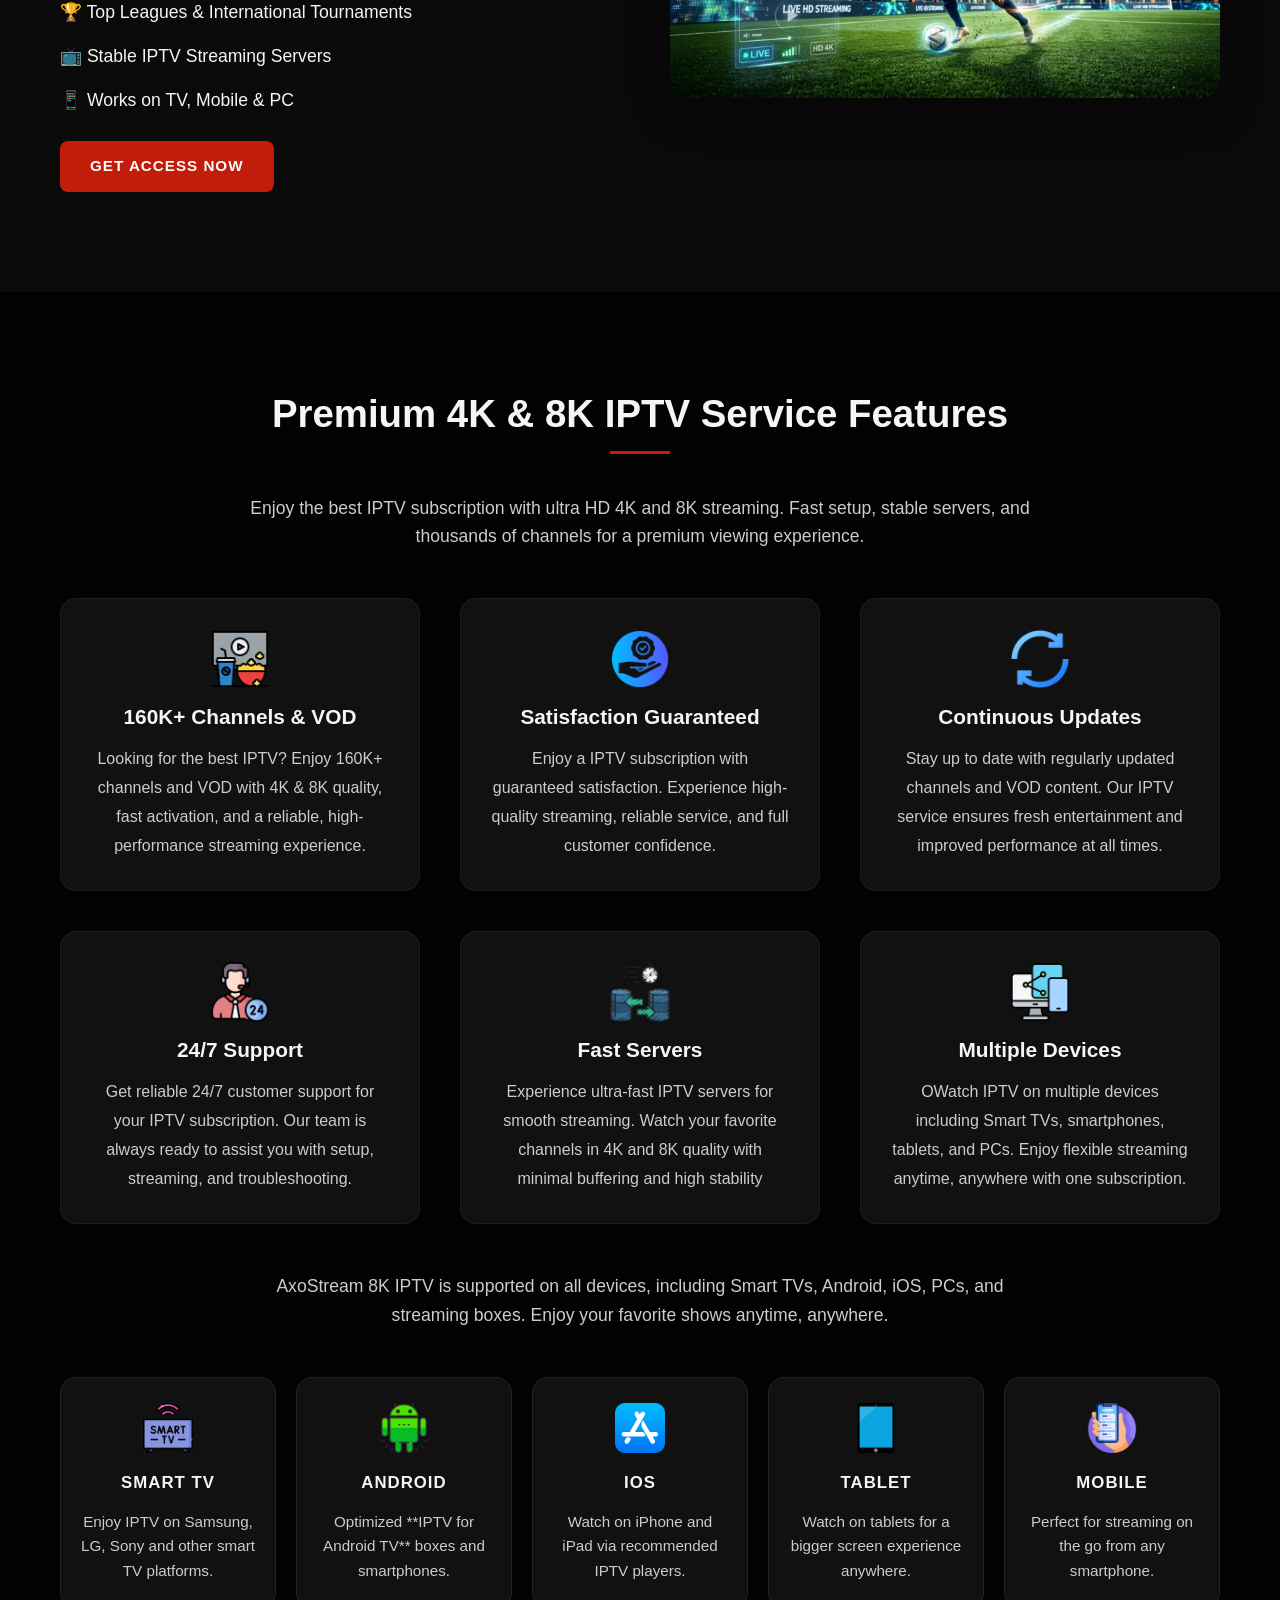
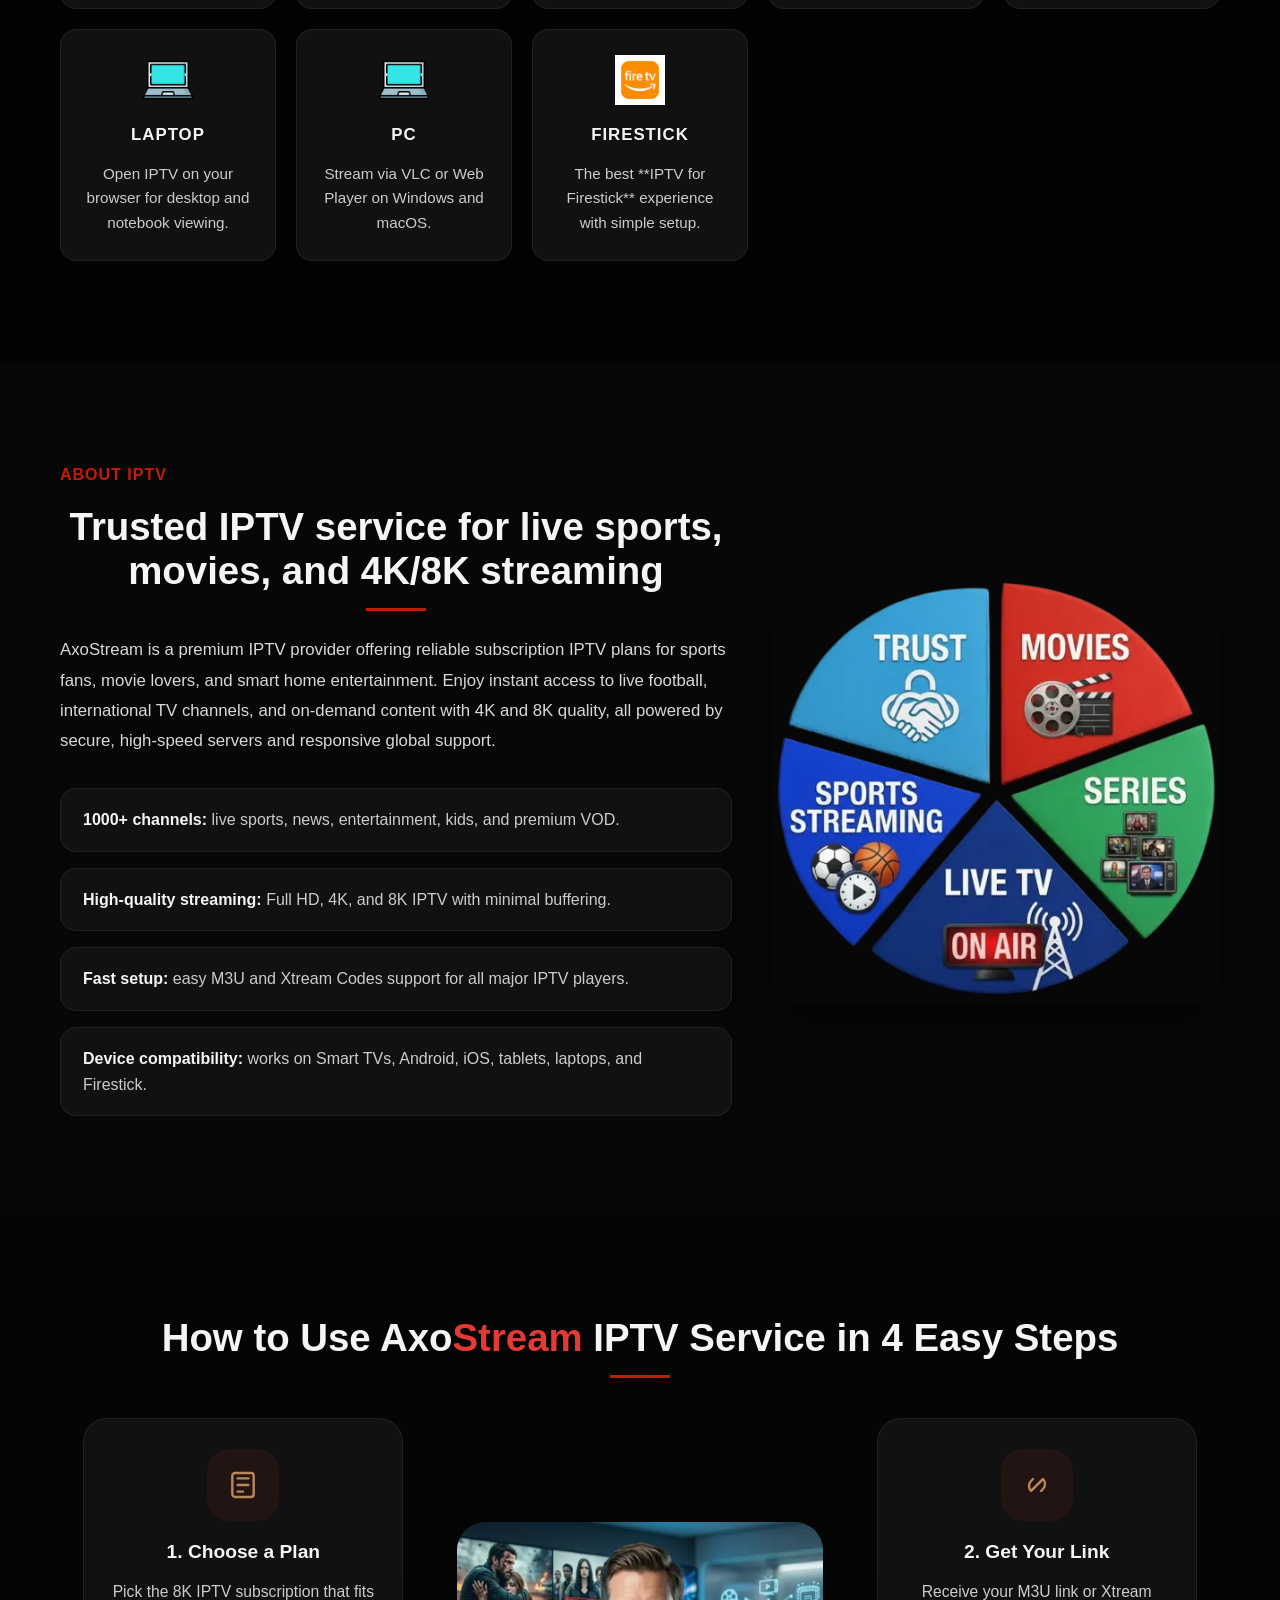
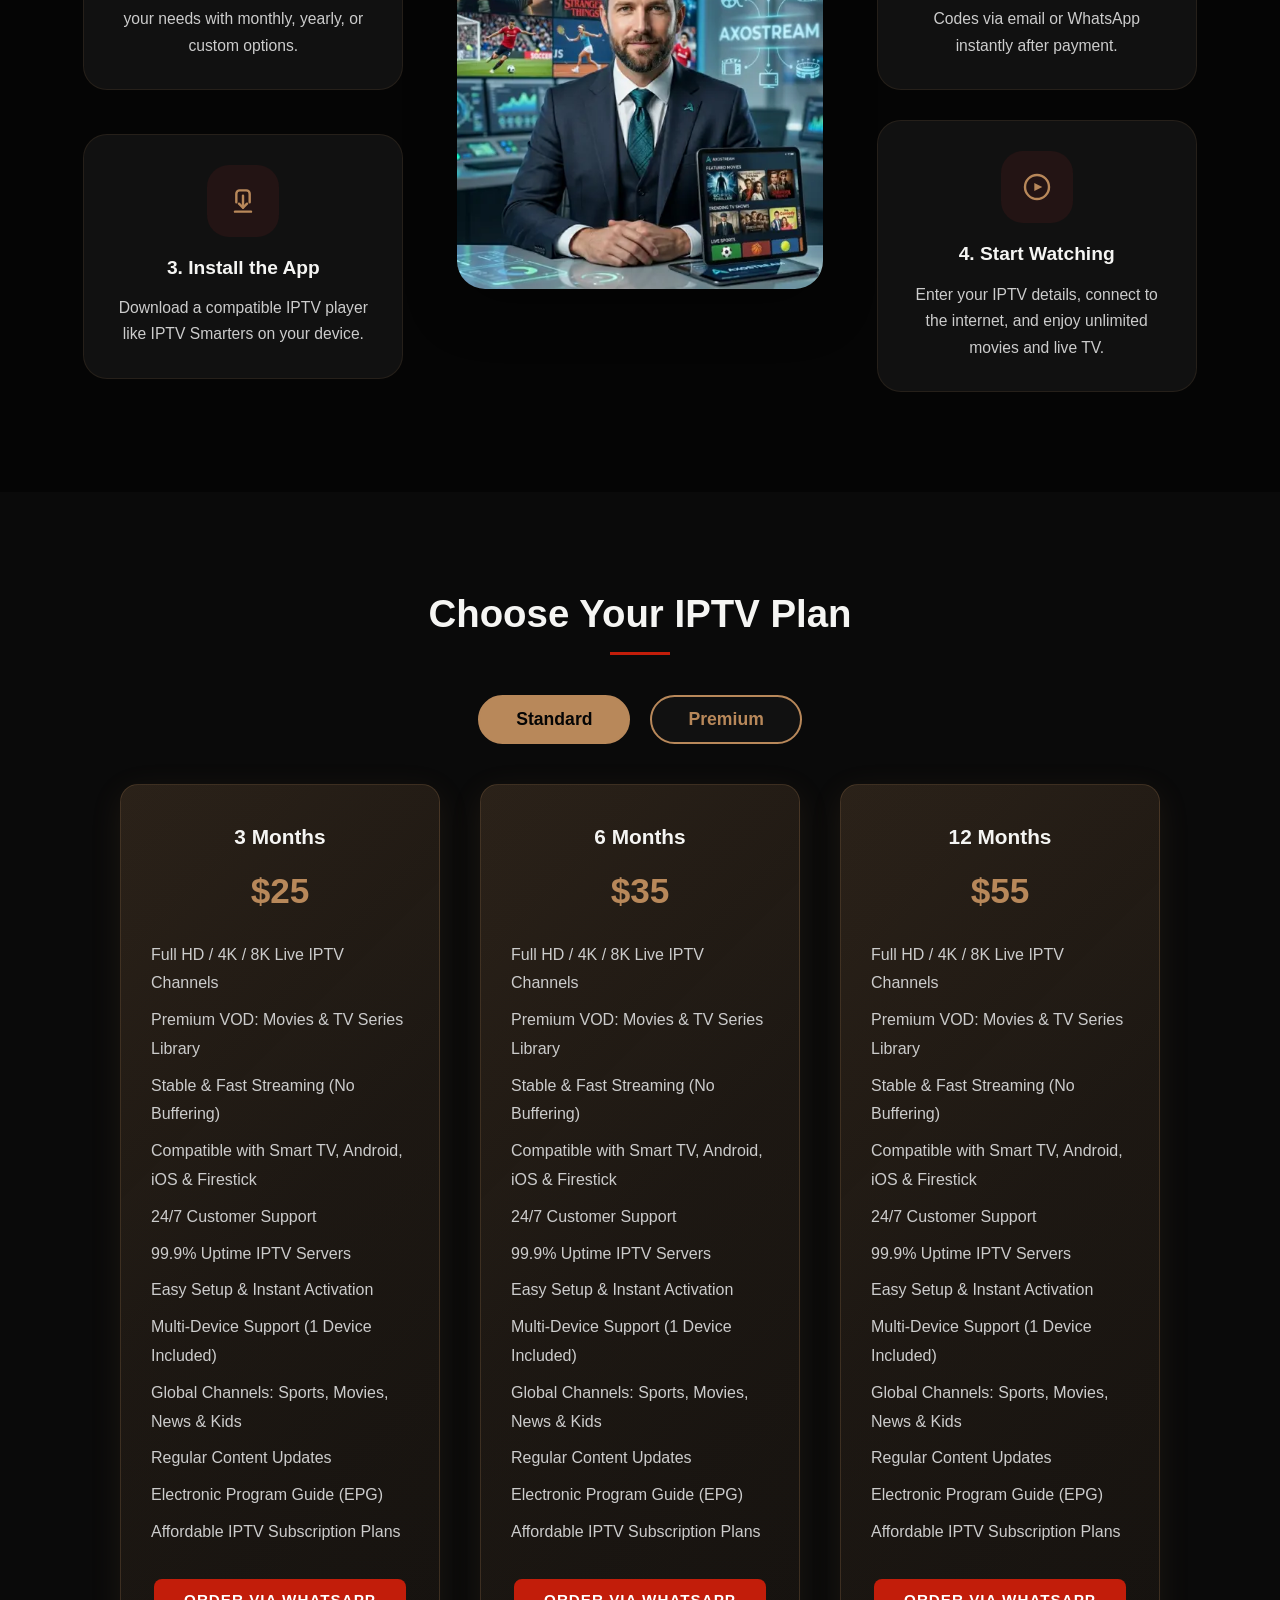
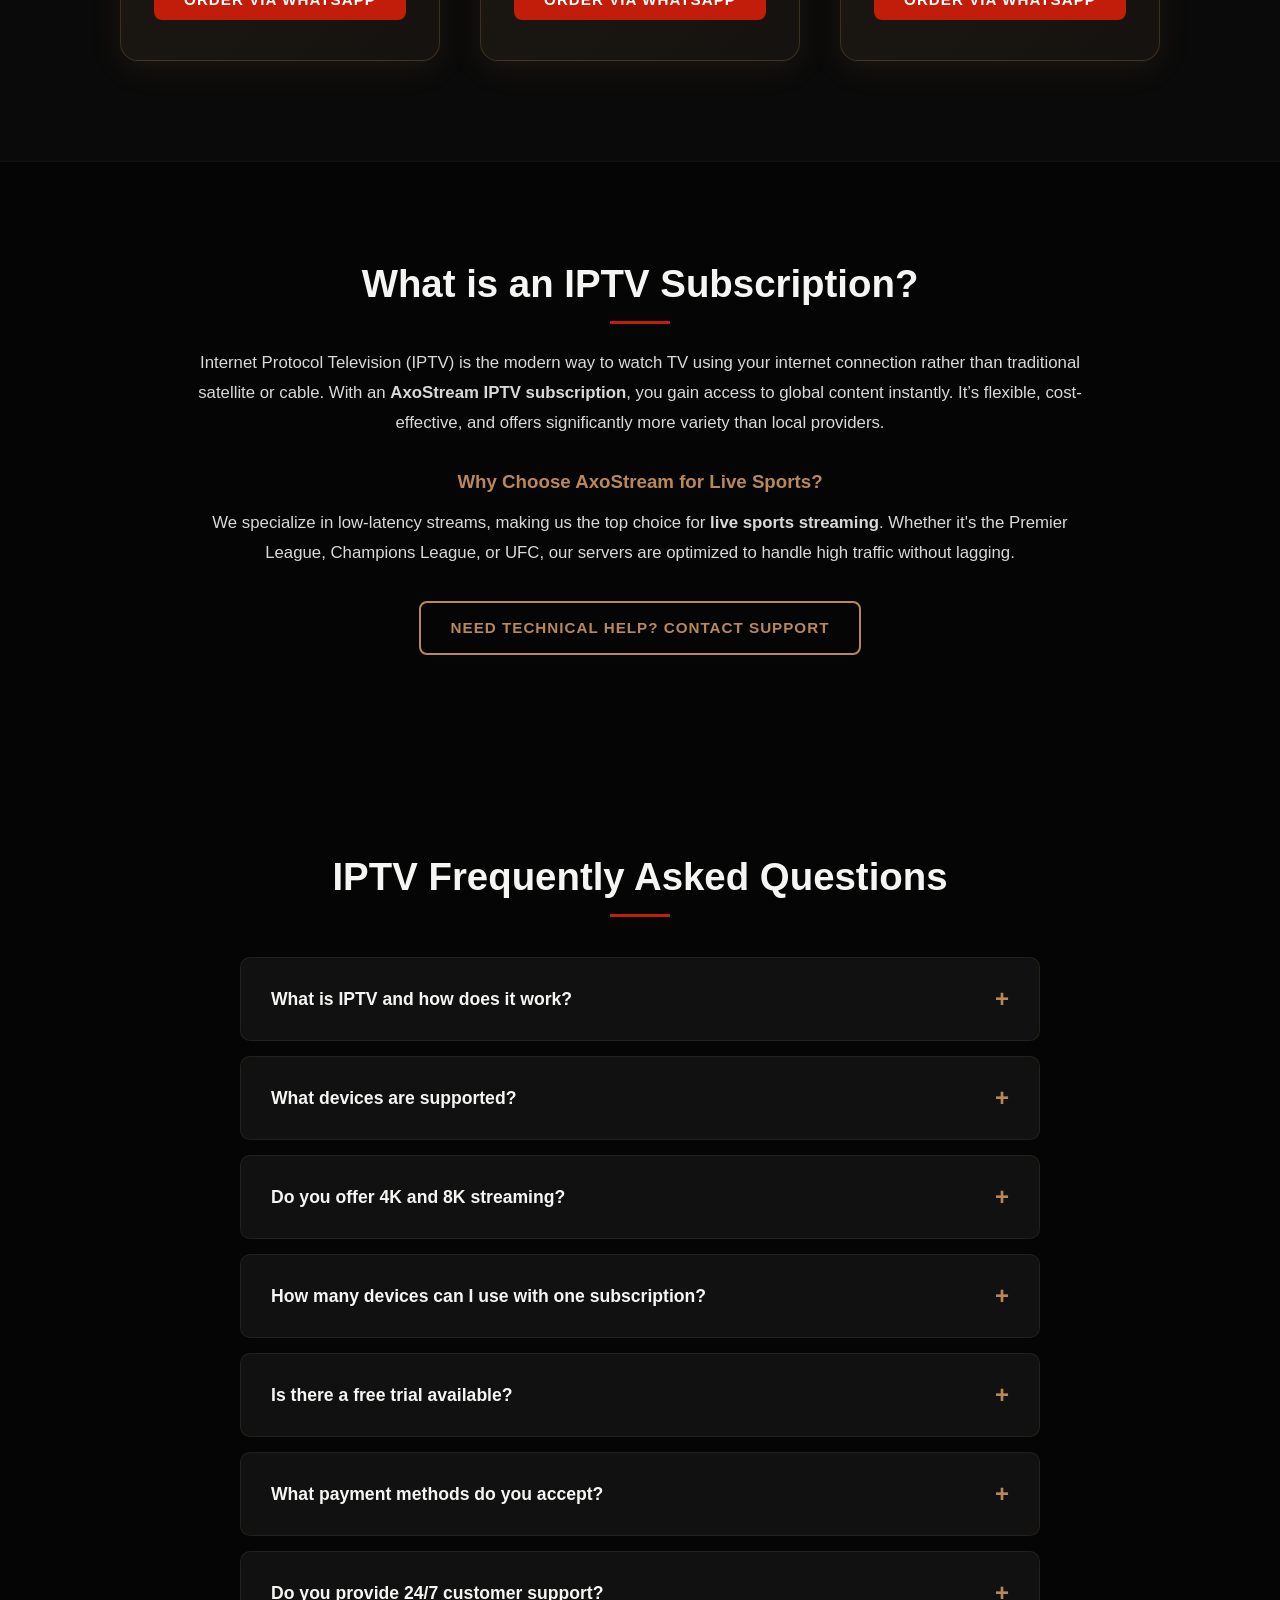
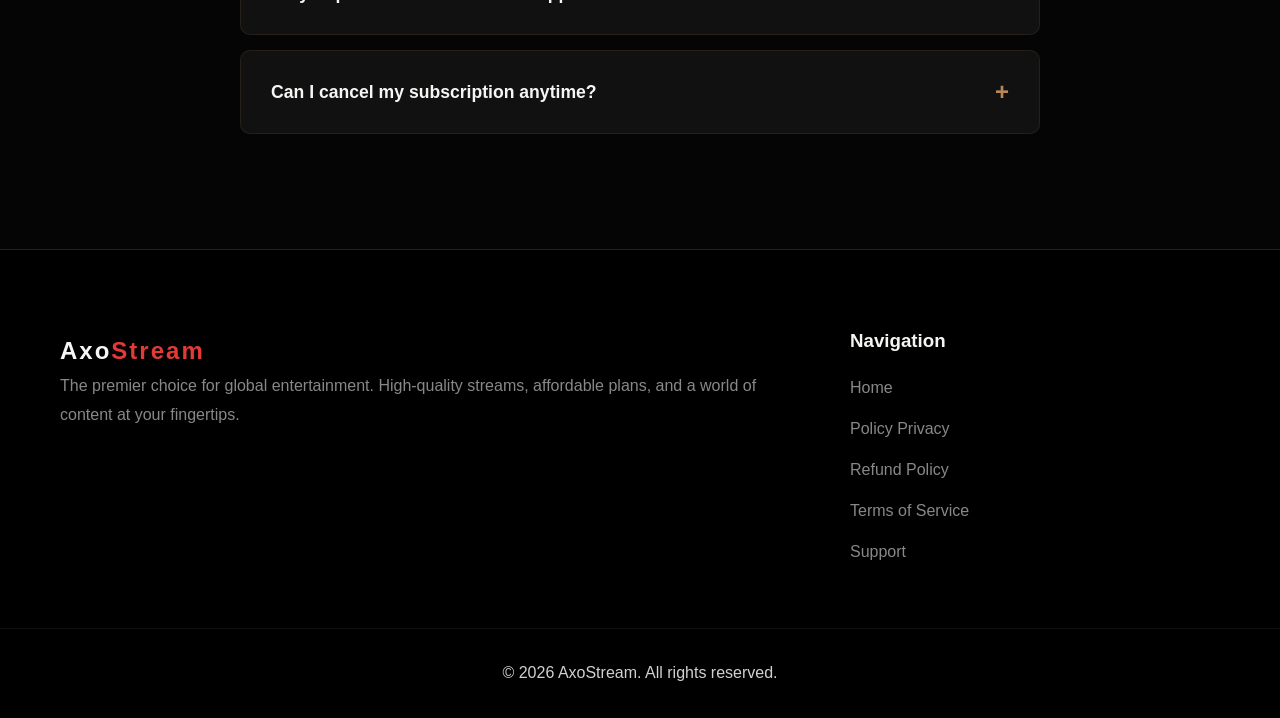
==== commit 25e8791a: "LLL" ====
--- a/index.html
+++ b/index.html
@@ -29,10 +29,126 @@
       "name": "AxoStream",
       "url": "https://axostream.com",
       "logo": "https://axostream.com/assets/image/home-page/logos-prime-hulu-max-disney-netflix.webp",
+      "description": "Premium 4K IPTV subscription service with 15,000+ live channels, sports, movies, and TV shows",
+      "sameAs": [
+        "https://www.facebook.com/axostream",
+        "https://twitter.com/axostream",
+        "https://instagram.com/axostream"
+      ],
       "contactPoint": {
         "@type": "ContactPoint",
         "telephone": "+212677510190",
+        "contactType": "customer service",
+        "email": "support@axostream.com"
+      },
+      "address": {
+        "@type": "PostalAddress",
+        "addressCountry": "MA",
         "contactType": "customer service"
+      }
+    }
+    </script>
+    <script type="application/ld+json">
+    {
+      "@context": "https://schema.org",
+      "@type": "LocalBusiness",
+      "name": "AxoStream - IPTV Subscription",
+      "image": "https://axostream.com/assets/image/home-page/logos-prime-hulu-max-disney-netflix.webp",
+      "description": "Premium 4K IPTV subscription with 15,000+ movies, TV shows, and sports channels. 99.9% uptime. Free 24-hour trial.",
+      "url": "https://axostream.com",
+      "telephone": "+212677510190",
+      "email": "support@axostream.com",
+      "address": {
+        "@type": "PostalAddress",
+        "addressCountry": "MA",
+        "contactType": "customer service"
+      },
+      "priceRange": "$$",
+      "aggregateRating": {
+        "@type": "AggregateRating",
+        "ratingValue": "4.8",
+        "ratingCount": "500+"
+      }
+    }
+    </script>
+    <script type="application/ld+json">
+    {
+      "@context": "https://schema.org",
+      "@type": "Service",
+      "name": "Premium IPTV Streaming Subscription",
+      "description": "Access 15,000+ live IPTV channels including sports, movies, TV series, and global channels in Full HD, 4K, and 8K quality.",
+      "provider": {
+        "@type": "Organization",
+        "name": "AxoStream",
+        "url": "https://axostream.com"
+      },
+      "areaServed": "Worldwide",
+      "hasOfferCatalog": {
+        "@type": "OfferCatalog",
+        "name": "IPTV Subscription Plans",
+        "itemListElement": [
+          {
+            "@type": "Offer",
+            "name": "Standard 3 Months",
+            "price": "25",
+            "priceCurrency": "USD",
+            "url": "https://wa.me/212677510190?text=I'm%20interested%20in%20the%20Standard%203%20Months%20IPTV%20plan",
+            "description": "Full HD/4K/8K IPTV channels with VOD library"
+          },
+          {
+            "@type": "Offer",
+            "name": "Standard 6 Months",
+            "price": "35",
+            "priceCurrency": "USD",
+            "url": "https://wa.me/212677510190?text=I'm%20interested%20in%20the%20Standard%206%20Months%20IPTV%20plan",
+            "description": "Full HD/4K/8K IPTV channels with premium VOD library"
+          },
+          {
+            "@type": "Offer",
+            "name": "Standard 12 Months",
+            "price": "55",
+            "priceCurrency": "USD",
+            "url": "https://wa.me/212677510190?text=I'm%20interested%20in%20the%20Standard%2012%20Months%20IPTV%20plan",
+            "description": "Full HD/4K/8K IPTV channels with unlimited VOD library"
+          },
+          {
+            "@type": "Offer",
+            "name": "Premium 3 Months",
+            "price": "39",
+            "priceCurrency": "USD",
+            "url": "https://wa.me/212677510190?text=I'm%20interested%20in%20the%20Premium%203%20Months%20IPTV%20plan",
+            "description": "All premium channels with unlimited VOD and multi-device support"
+          },
+          {
+            "@type": "Offer",
+            "name": "Premium 6 Months",
+            "price": "65",
+            "priceCurrency": "USD",
+            "url": "https://wa.me/212677510190?text=I'm%20interested%20in%20the%20Premium%206%20Months%20IPTV%20plan",
+            "description": "All premium channels with unlimited VOD and 4-device support"
+          },
+          {
+            "@type": "Offer",
+            "name": "Premium 12 Months",
+            "price": "79",
+            "priceCurrency": "USD",
+            "url": "https://wa.me/212677510190?text=I'm%20interested%20in%20the%20Premium%2012%20Months%20IPTV%20plan",
+            "description": "All premium channels with unlimited VOD and 5-device support plus priority support"
+          }
+        ]
+      }
+    }
+    </script>
+    <script type="application/ld+json">
+    {
+      "@context": "https://schema.org",
+      "@type": "WebSite",
+      "name": "AxoStream - Premium IPTV Subscription",
+      "url": "https://axostream.com",
+      "potentialAction": {
+        "@type": "SearchAction",
+        "target": "https://axostream.com?q={search_term_string}",
+        "query-input": "required name=search_term_string"
       }
     }
     </script>
@@ -78,6 +194,34 @@
           "@type": "Answer",
           "text": "Yes, we offer a 24-hour free trial for new customers to test our service."
         }
+      }, {
+        "@type": "Question",
+        "name": "What is the uptime guarantee?",
+        "acceptedAnswer": {
+          "@type": "Answer",
+          "text": "AxoStream guarantees 99.9% server uptime for uninterrupted streaming of your favorite content."
+        }
+      }, {
+        "@type": "Question",
+        "name": "Can I use multiple devices simultaneously?",
+        "acceptedAnswer": {
+          "@type": "Answer",
+          "text": "Standard plans support 1 device, while Premium plans support 2-5 simultaneous devices depending on the package."
+        }
+      }, {
+        "@type": "Question",
+        "name": "What payment methods do you accept?",
+        "acceptedAnswer": {
+          "@type": "Answer",
+          "text": "We accept payments through secure WhatsApp integration and third-party payment gateways for your convenience."
+        }
+      }, {
+        "@type": "Question",
+        "name": "Can I cancel my subscription anytime?",
+        "acceptedAnswer": {
+          "@type": "Answer",
+          "text": "Yes, there are no long-term contracts. You can cancel your subscription anytime without penalties."
+        }
       }]
     }
     </script>
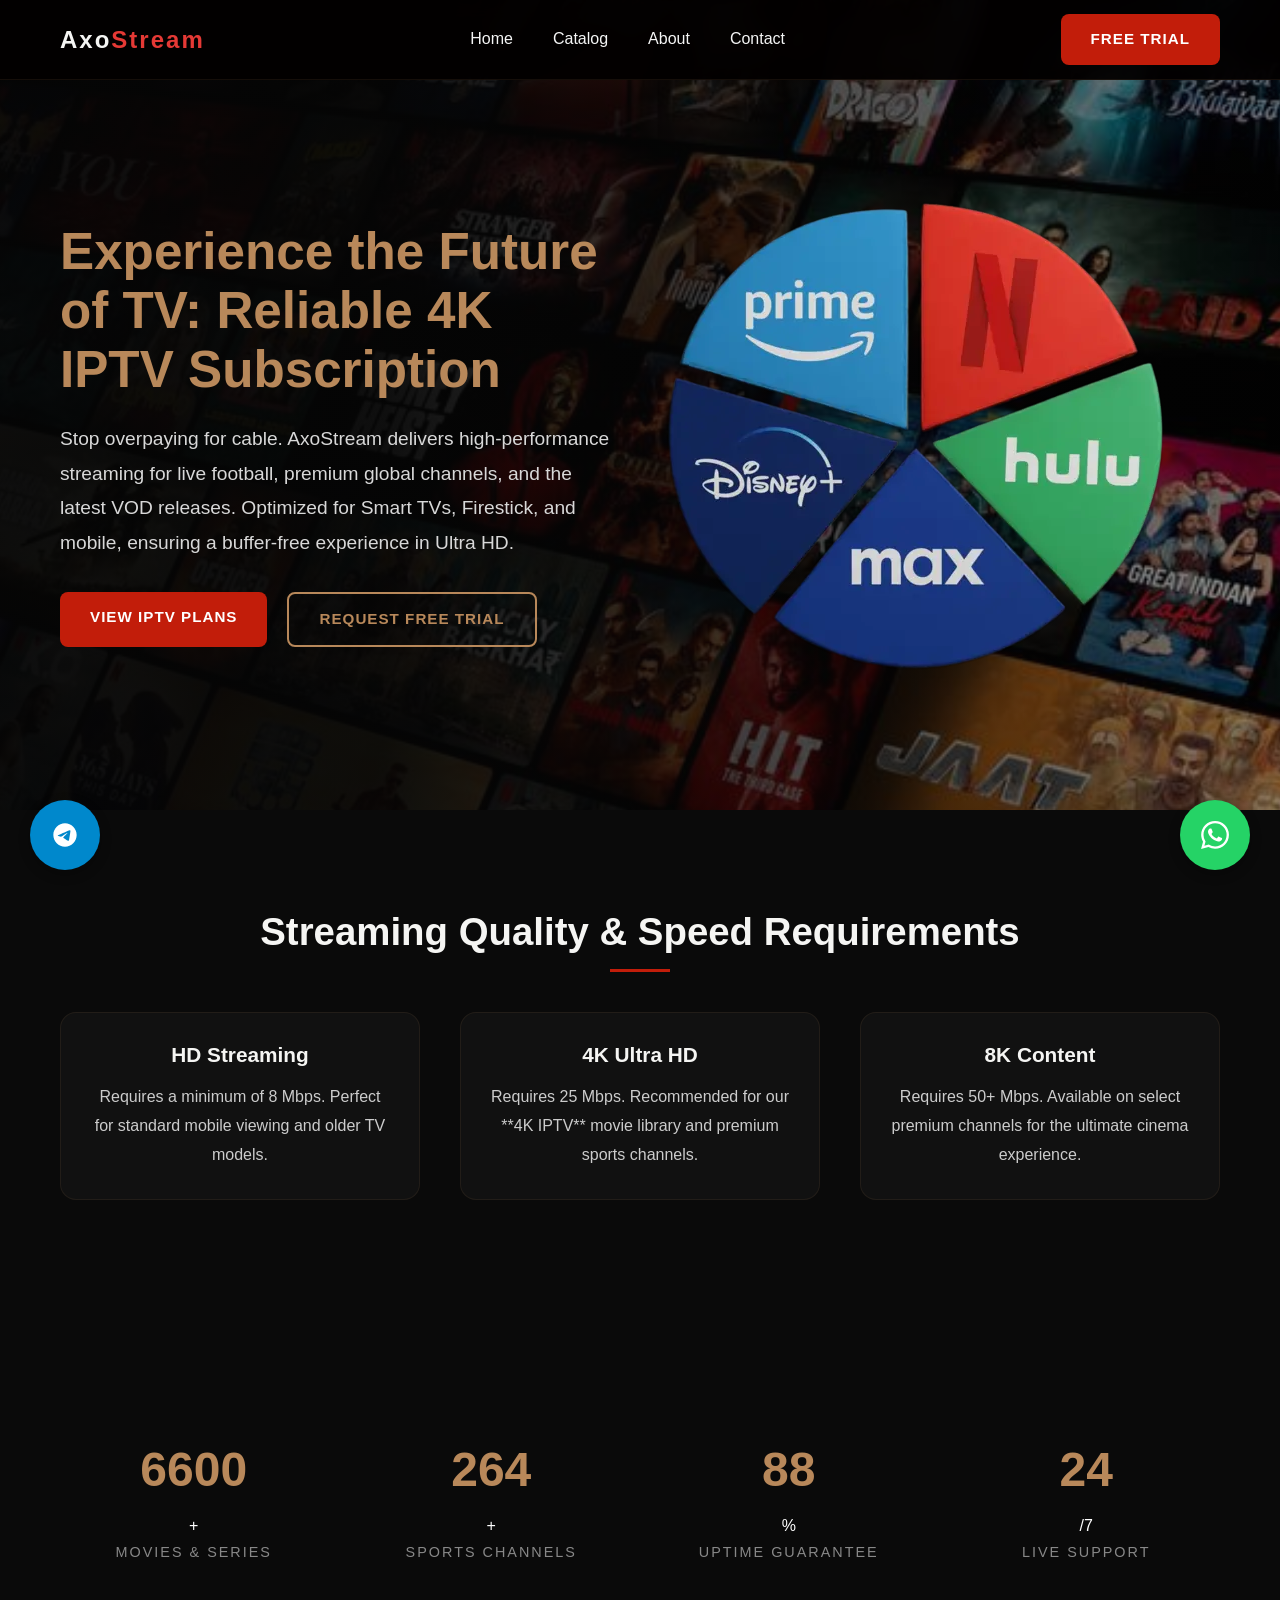
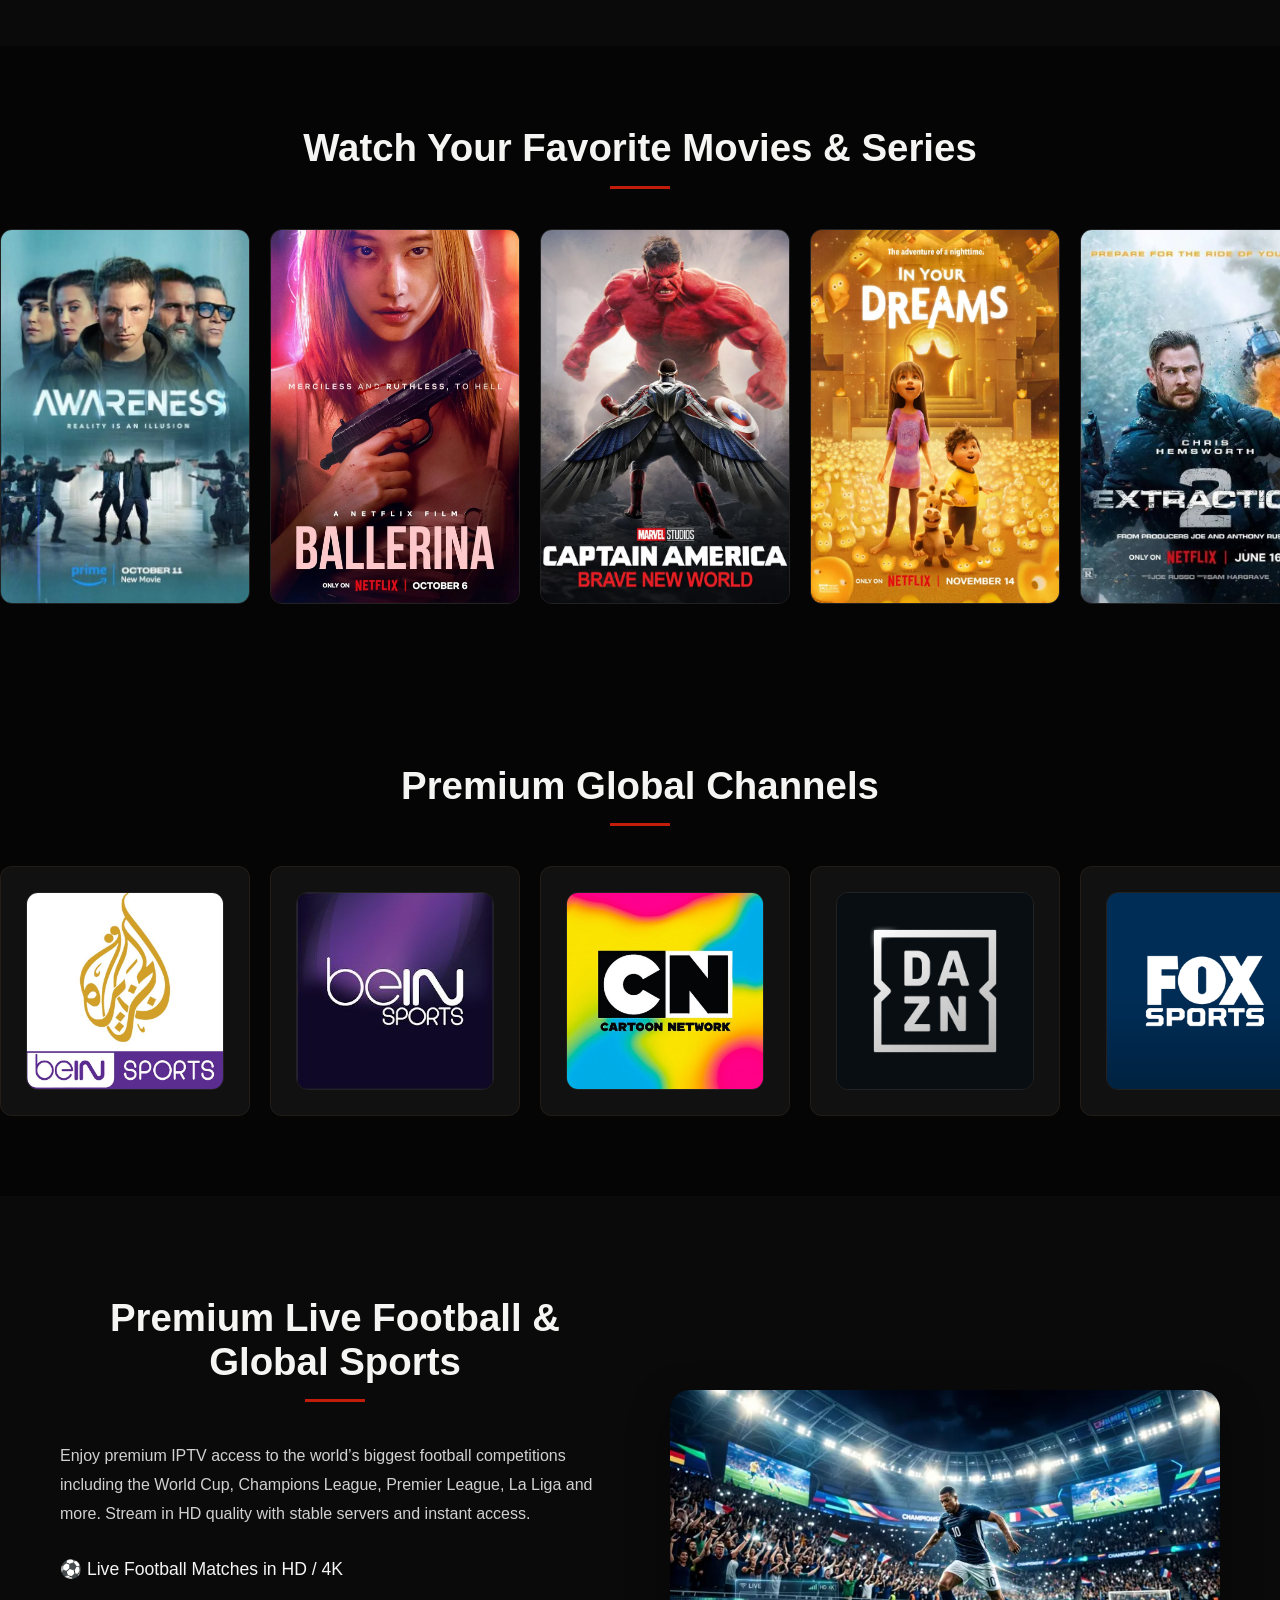
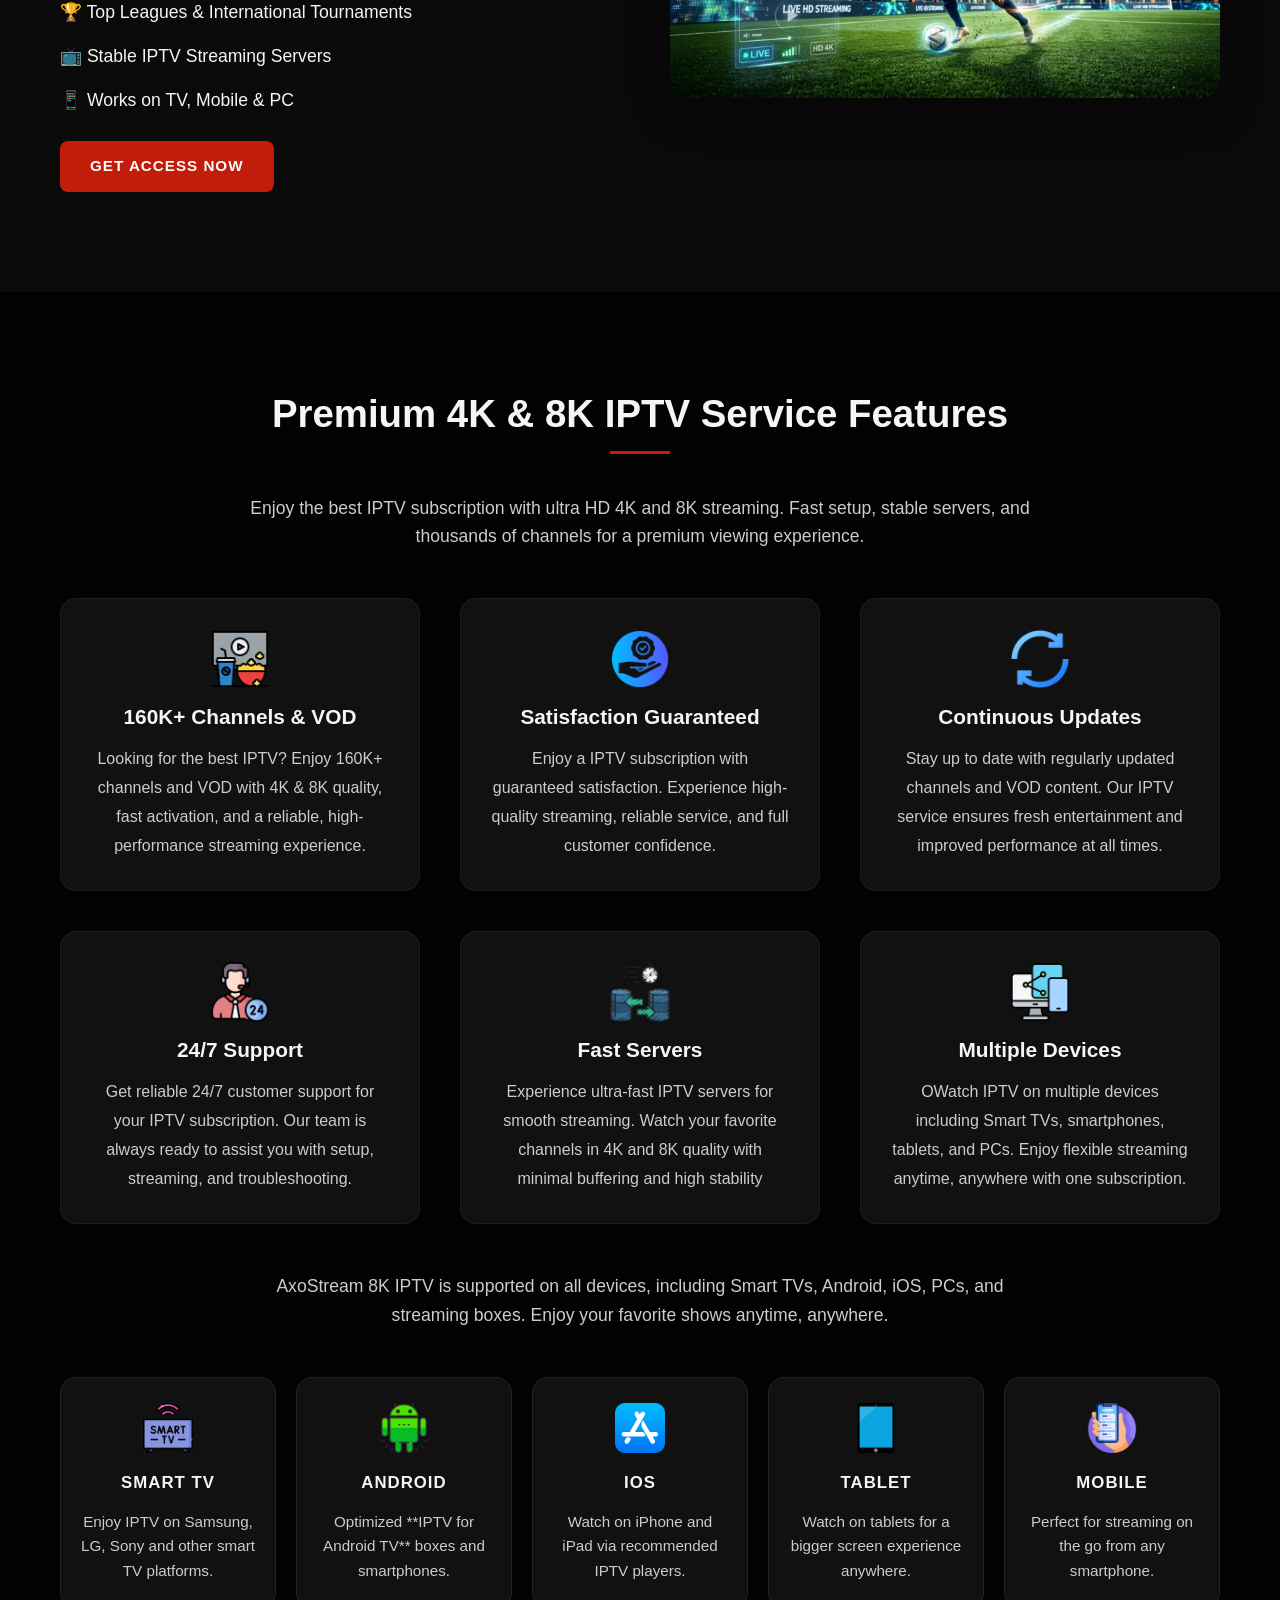
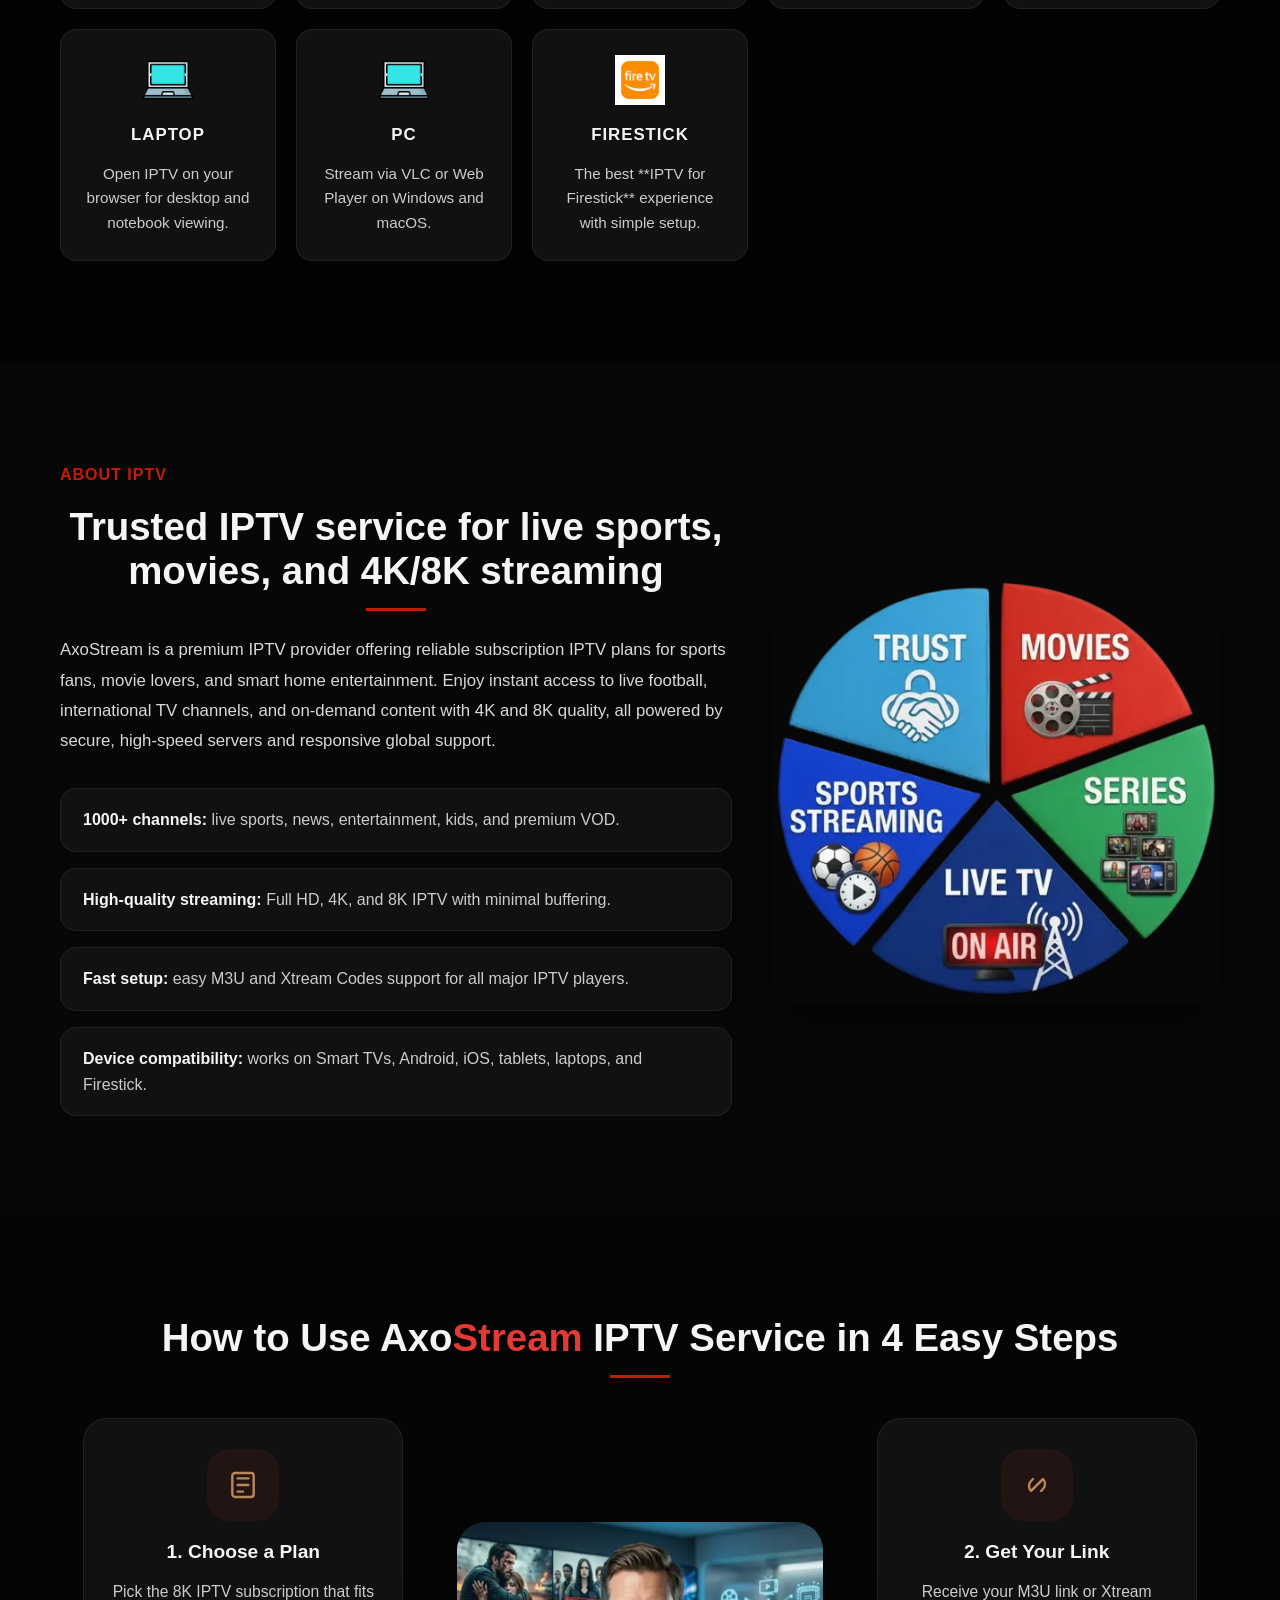
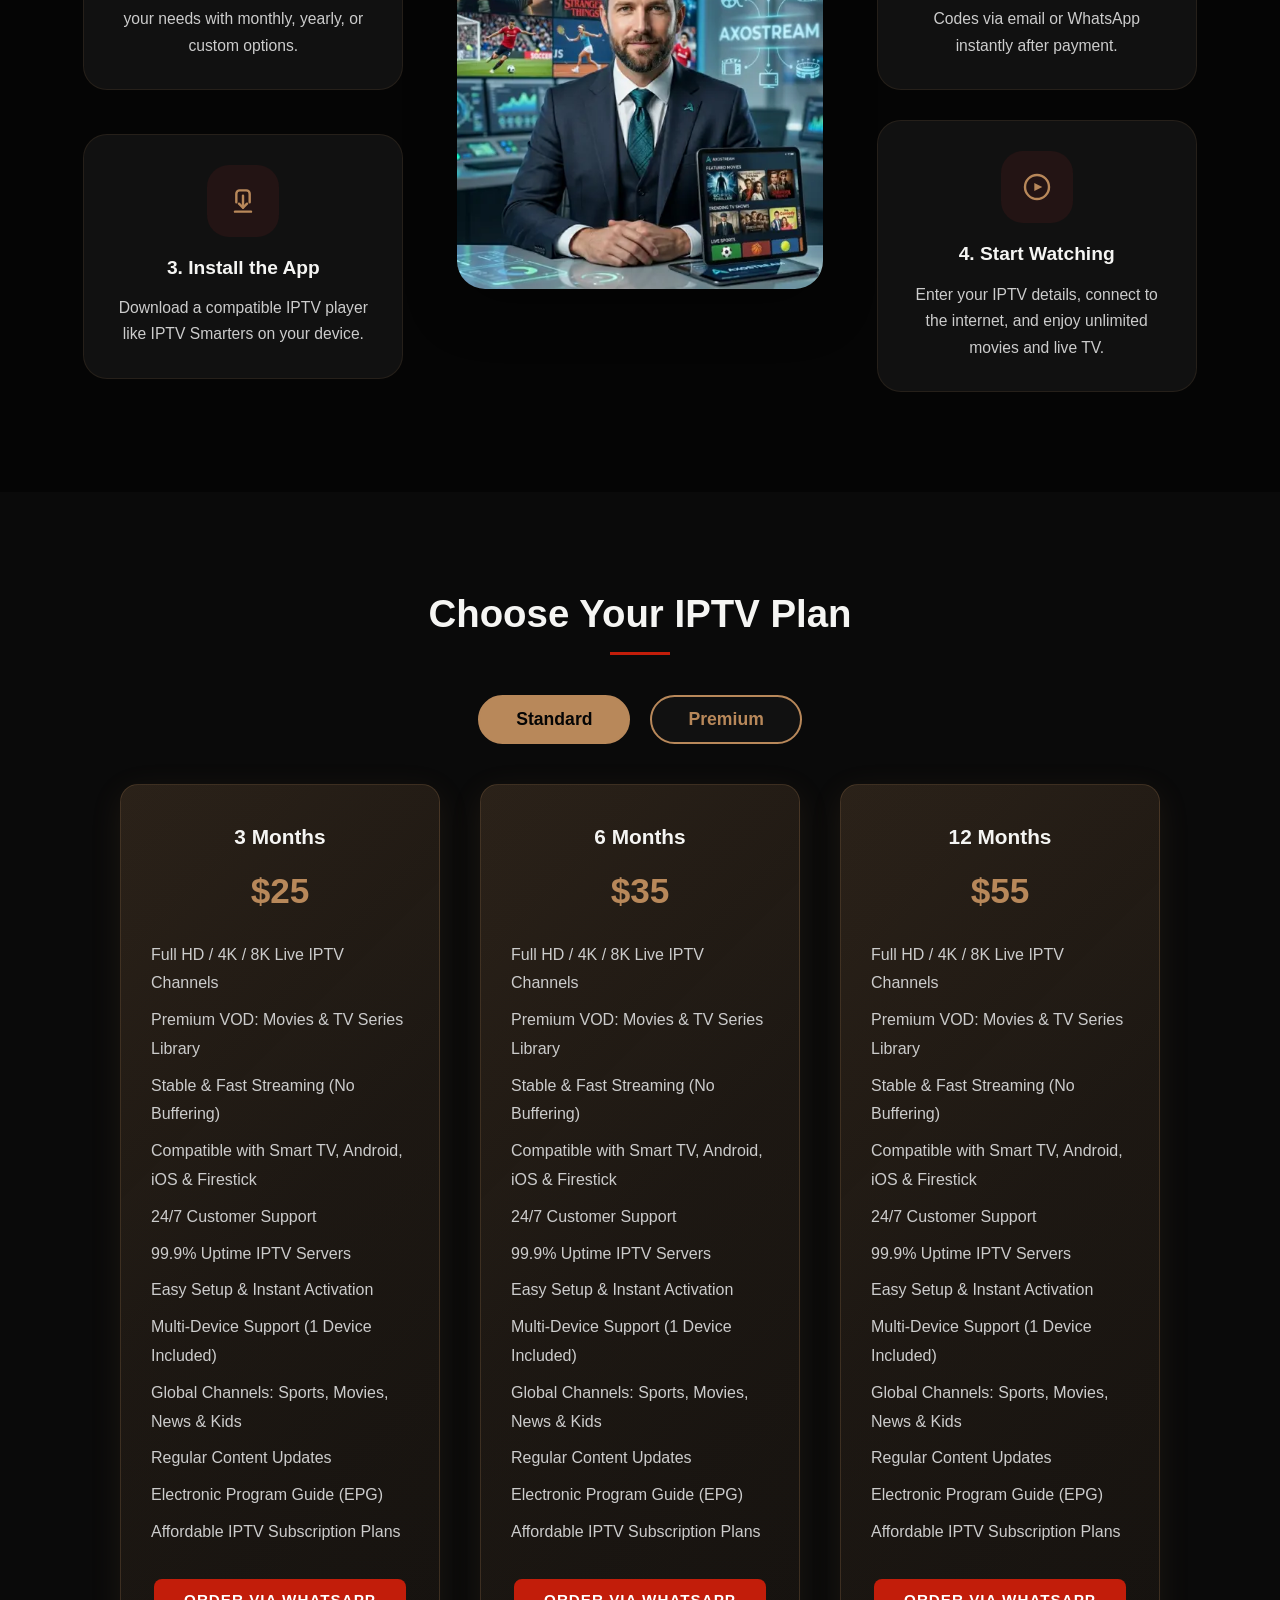
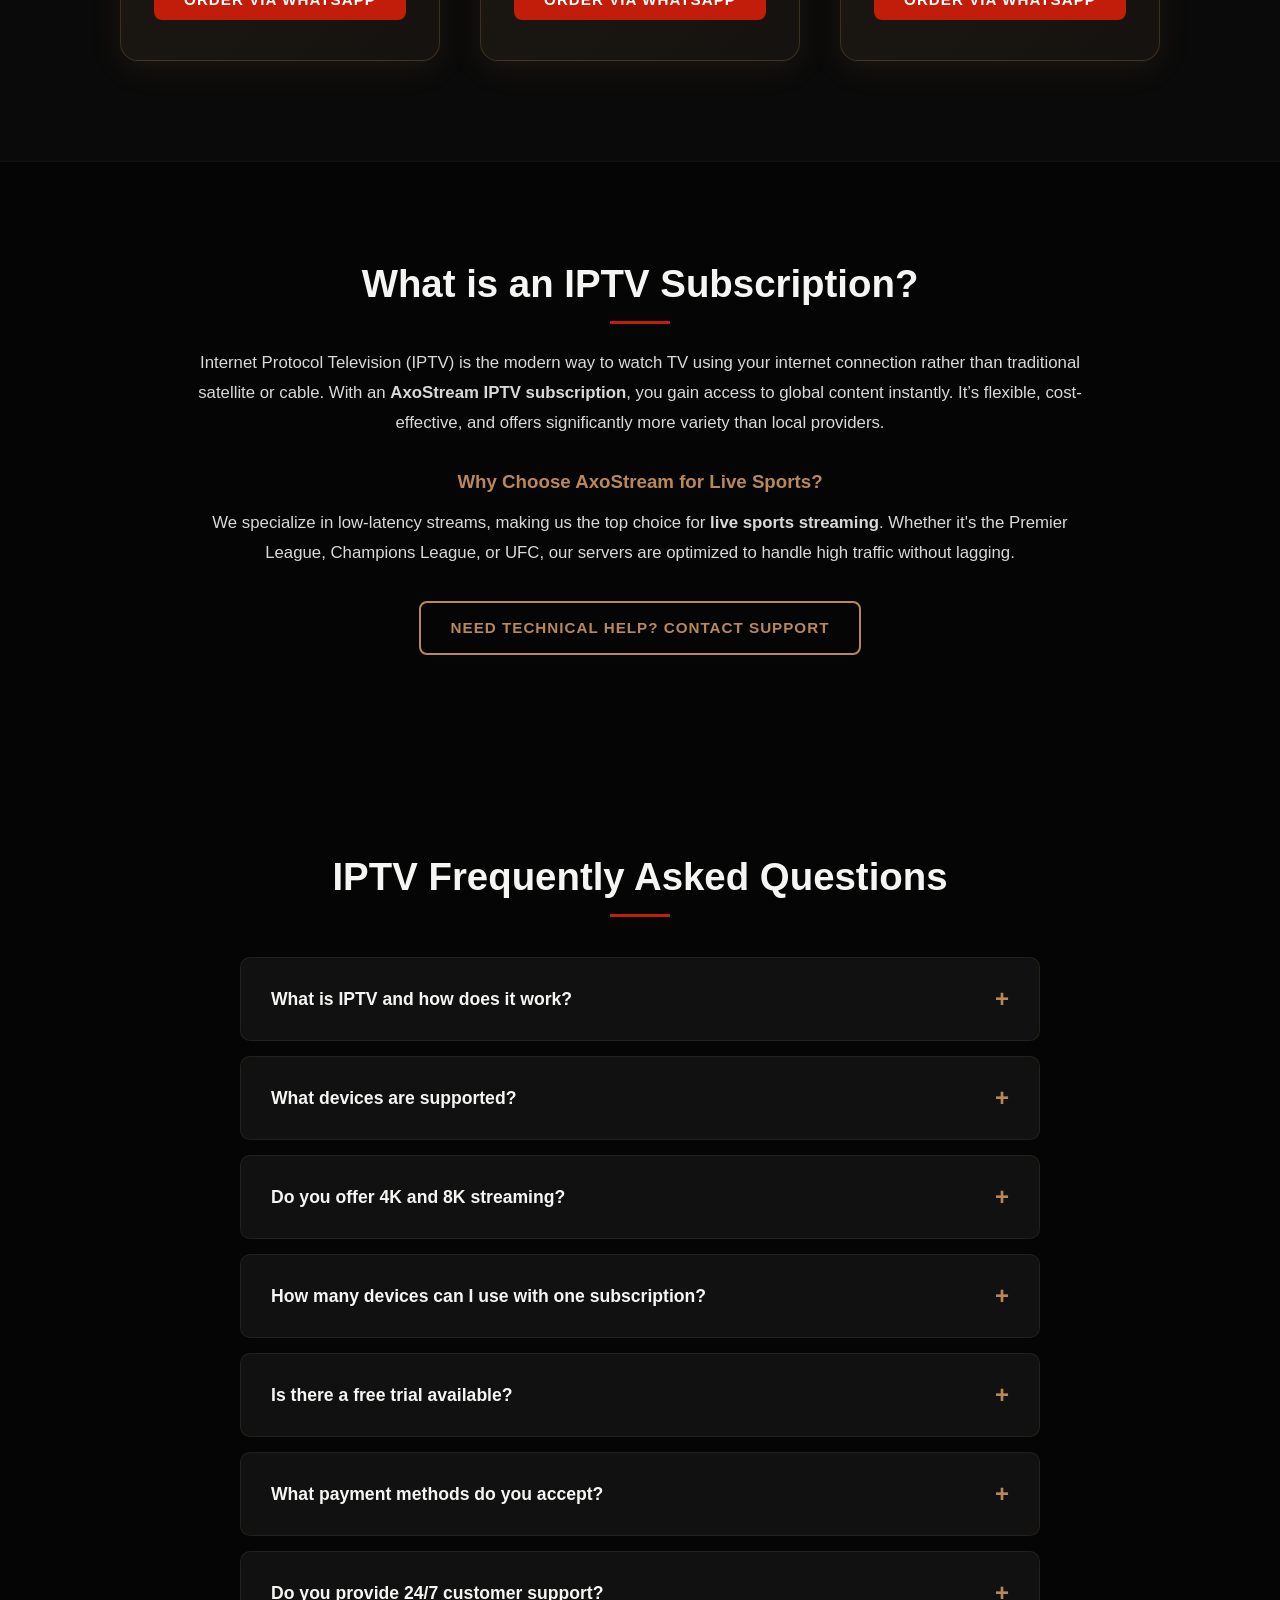
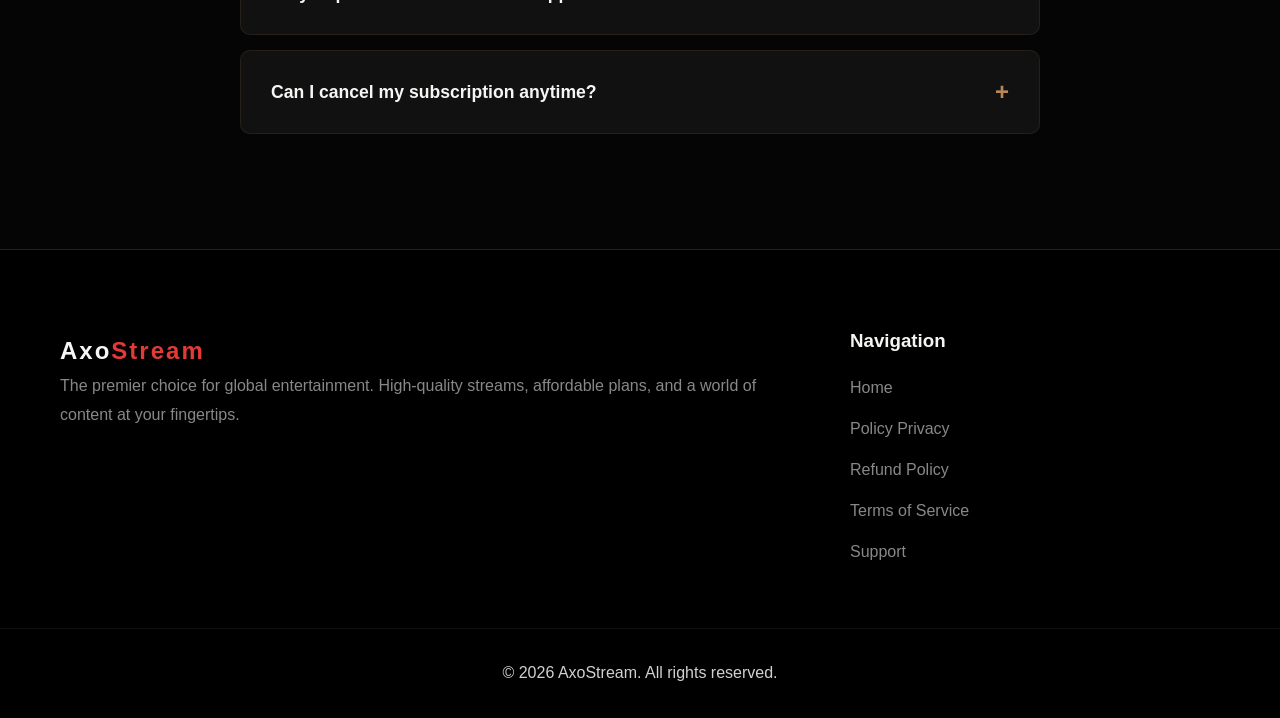
==== commit d246edd6: "My updates" ====
--- a/index.html
+++ b/index.html
@@ -37,7 +37,7 @@
       ],
       "contactPoint": {
         "@type": "ContactPoint",
-        "telephone": "+212677510190",
+        "telephone": "+212706421275",
         "contactType": "customer service",
         "email": "support@axostream.com"
       },
@@ -56,7 +56,7 @@
       "image": "https://axostream.com/assets/image/home-page/logos-prime-hulu-max-disney-netflix.webp",
       "description": "Premium 4K IPTV subscription with 15,000+ movies, TV shows, and sports channels. 99.9% uptime. Free 24-hour trial.",
       "url": "https://axostream.com",
-      "telephone": "+212677510190",
+      "telephone": "+212706421275",
       "email": "support@axostream.com",
       "address": {
         "@type": "PostalAddress",
@@ -92,7 +92,7 @@
             "name": "Standard 3 Months",
             "price": "25",
             "priceCurrency": "USD",
-            "url": "https://wa.me/212677510190?text=I'm%20interested%20in%20the%20Standard%203%20Months%20IPTV%20plan",
+            "url": "https://wa.me/212706421275?text=I'm%20interested%20in%20the%20Standard%203%20Months%20IPTV%20plan",
             "description": "Full HD/4K/8K IPTV channels with VOD library"
           },
           {
@@ -100,7 +100,7 @@
             "name": "Standard 6 Months",
             "price": "35",
             "priceCurrency": "USD",
-            "url": "https://wa.me/212677510190?text=I'm%20interested%20in%20the%20Standard%206%20Months%20IPTV%20plan",
+            "url": "https://wa.me/212706421275?text=I'm%20interested%20in%20the%20Standard%206%20Months%20IPTV%20plan",
             "description": "Full HD/4K/8K IPTV channels with premium VOD library"
           },
           {
@@ -108,7 +108,7 @@
             "name": "Standard 12 Months",
             "price": "55",
             "priceCurrency": "USD",
-            "url": "https://wa.me/212677510190?text=I'm%20interested%20in%20the%20Standard%2012%20Months%20IPTV%20plan",
+            "url": "https://wa.me/212706421275?text=I'm%20interested%20in%20the%20Standard%2012%20Months%20IPTV%20plan",
             "description": "Full HD/4K/8K IPTV channels with unlimited VOD library"
           },
           {
@@ -116,7 +116,7 @@
             "name": "Premium 3 Months",
             "price": "39",
             "priceCurrency": "USD",
-            "url": "https://wa.me/212677510190?text=I'm%20interested%20in%20the%20Premium%203%20Months%20IPTV%20plan",
+            "url": "https://wa.me/212706421275?text=I'm%20interested%20in%20the%20Premium%203%20Months%20IPTV%20plan",
             "description": "All premium channels with unlimited VOD and multi-device support"
           },
           {
@@ -124,7 +124,7 @@
             "name": "Premium 6 Months",
             "price": "65",
             "priceCurrency": "USD",
-            "url": "https://wa.me/212677510190?text=I'm%20interested%20in%20the%20Premium%206%20Months%20IPTV%20plan",
+            "url": "https://wa.me/212706421275?text=I'm%20interested%20in%20the%20Premium%206%20Months%20IPTV%20plan",
             "description": "All premium channels with unlimited VOD and 4-device support"
           },
           {
@@ -132,7 +132,7 @@
             "name": "Premium 12 Months",
             "price": "79",
             "priceCurrency": "USD",
-            "url": "https://wa.me/212677510190?text=I'm%20interested%20in%20the%20Premium%2012%20Months%20IPTV%20plan",
+            "url": "https://wa.me/212706421275?text=I'm%20interested%20in%20the%20Premium%2012%20Months%20IPTV%20plan",
             "description": "All premium channels with unlimited VOD and 5-device support plus priority support"
           }
         ]
@@ -238,7 +238,7 @@
                 <li><a href="/#about">About</a></li>
                 <li><a href="/contact">Contact</a></li>
             </ul>
-            <a href="https://wa.me/+212677510190" class="btn btn-primary nav-cta">Free Trial</a>
+            <a href="https://wa.me/212706421275" class="btn btn-primary nav-cta">Free Trial</a>
             <div class="hamburger">
                 <span></span><span></span><span></span>
             </div>
@@ -257,7 +257,7 @@
                         ensuring a buffer-free experience in Ultra HD.</p>
                     <div class="hero-btns">
                         <a href="/#pricing" class="btn btn-primary">View IPTV Plans</a>
-                        <a href="https://wa.me/+212677510190" class="btn btn-outline">Request Free Trial</a>
+                        <a href="https://wa.me/212706421275" class="btn btn-outline">Request Free Trial</a>
                     </div>
                 </div>
                 <div class="hero-image fade-in">
@@ -889,7 +889,7 @@
                 d="M12 2C6.48 2 2 6.48 2 12s4.48 10 10 10 10-4.48 10-10S17.52 2 12 2zm4.64 6.8c-.15 1.58-.8 5.42-1.13 7.19-.14.75-.42 1-.68 1.03-.58.05-1.02-.38-1.58-.75-.88-.58-1.38-.94-2.23-1.5-.99-.65-.35-1.01.22-1.59.15-.15 2.71-2.48 2.76-2.69a.2.2 0 00-.05-.18c-.06-.05-.14-.03-.21-.02-.09.02-1.49.95-4.22 2.79-.4.27-.76.41-1.08.4-.36-.01-1.04-.2-1.55-.37-.63-.2-1.12-.31-1.08-.66.02-.18.27-.36.74-.55 2.92-1.27 4.86-2.11 5.83-2.51 2.78-1.16 3.35-1.36 3.73-1.36.08 0 .27.02.39.12.1.08.13.19.14.27-.01.06.01.13 0 .19z" />
         </svg>
     </a>
-    <a href="https://wa.me/212677510190" class="fixed-btn whatsapp-btn-fixed" target="_blank" rel="noopener noreferrer"
+    <a href="https://wa.me/212706421275" class="fixed-btn whatsapp-btn-fixed" target="_blank" rel="noopener noreferrer"
         title="Contact on WhatsApp" aria-label="Contact on WhatsApp">
         <svg viewBox="0 0 24 24" width="28" height="28" fill="currentColor">
             <path
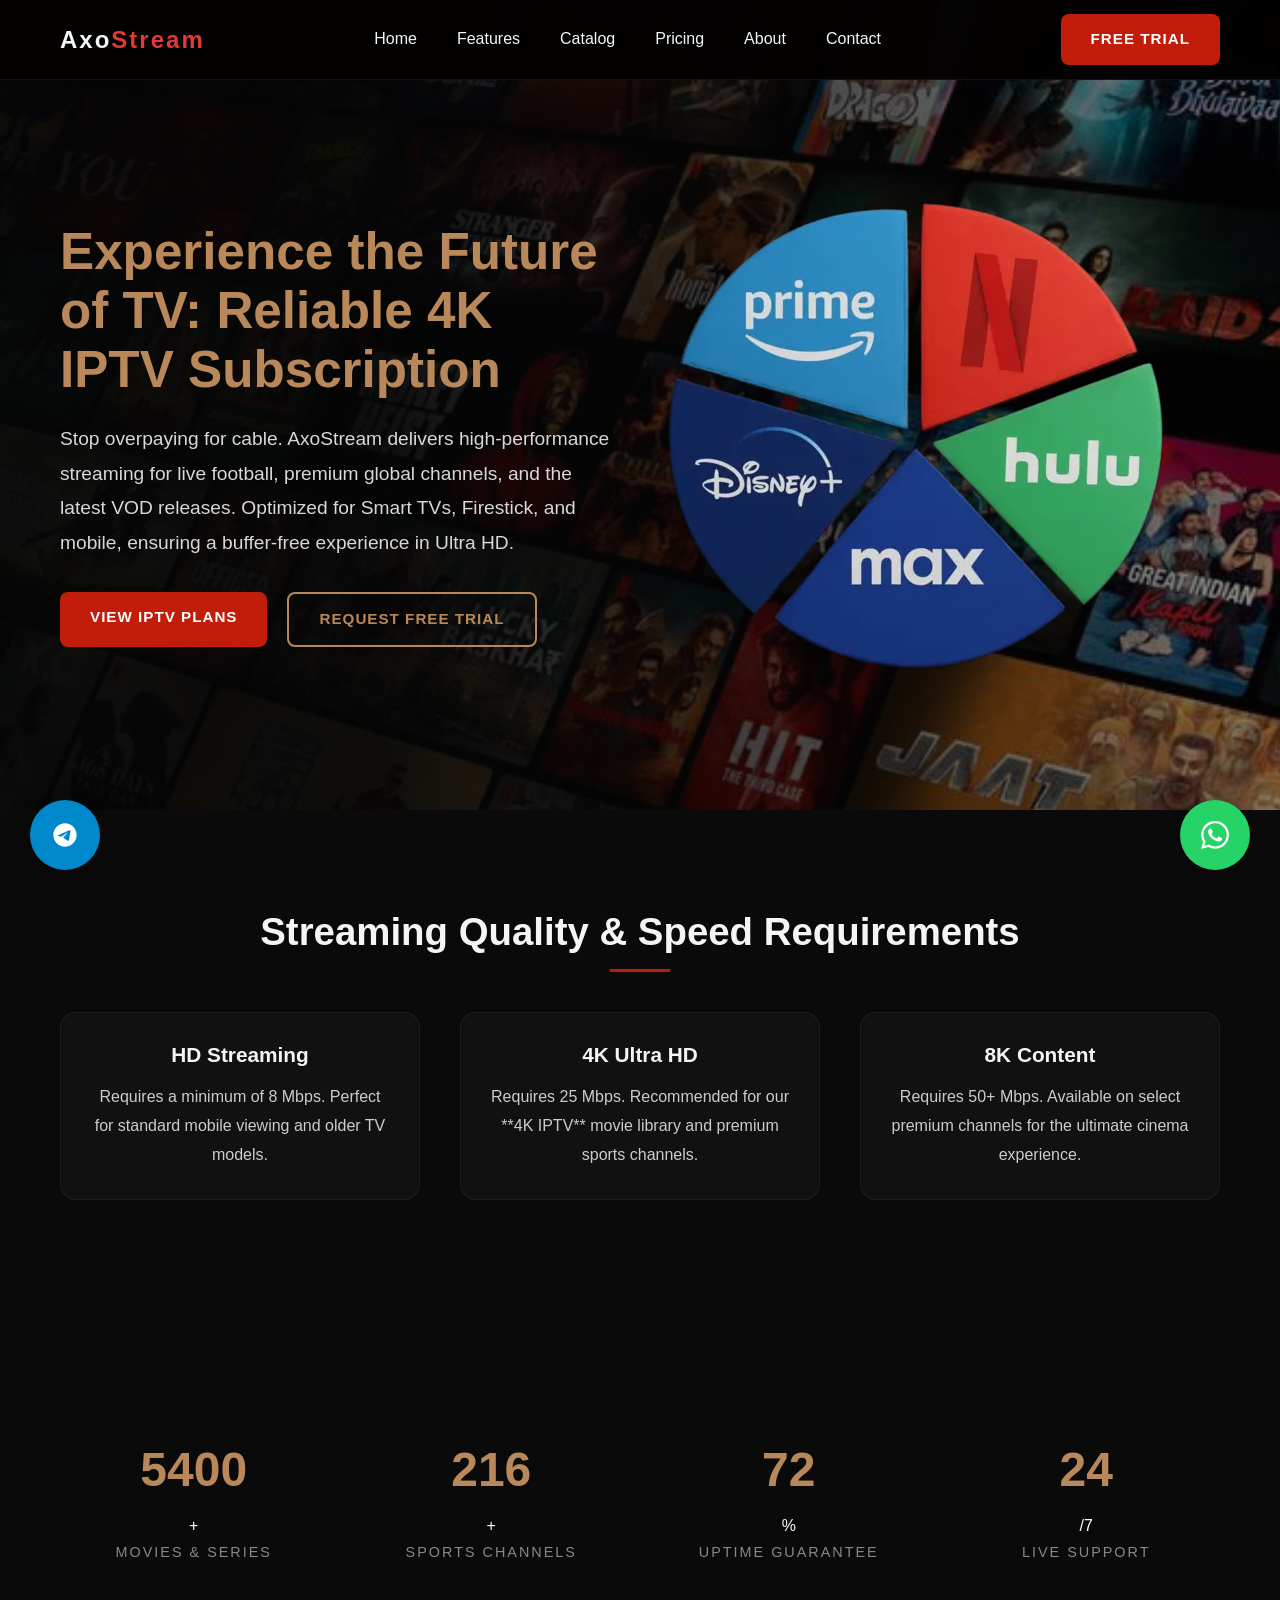
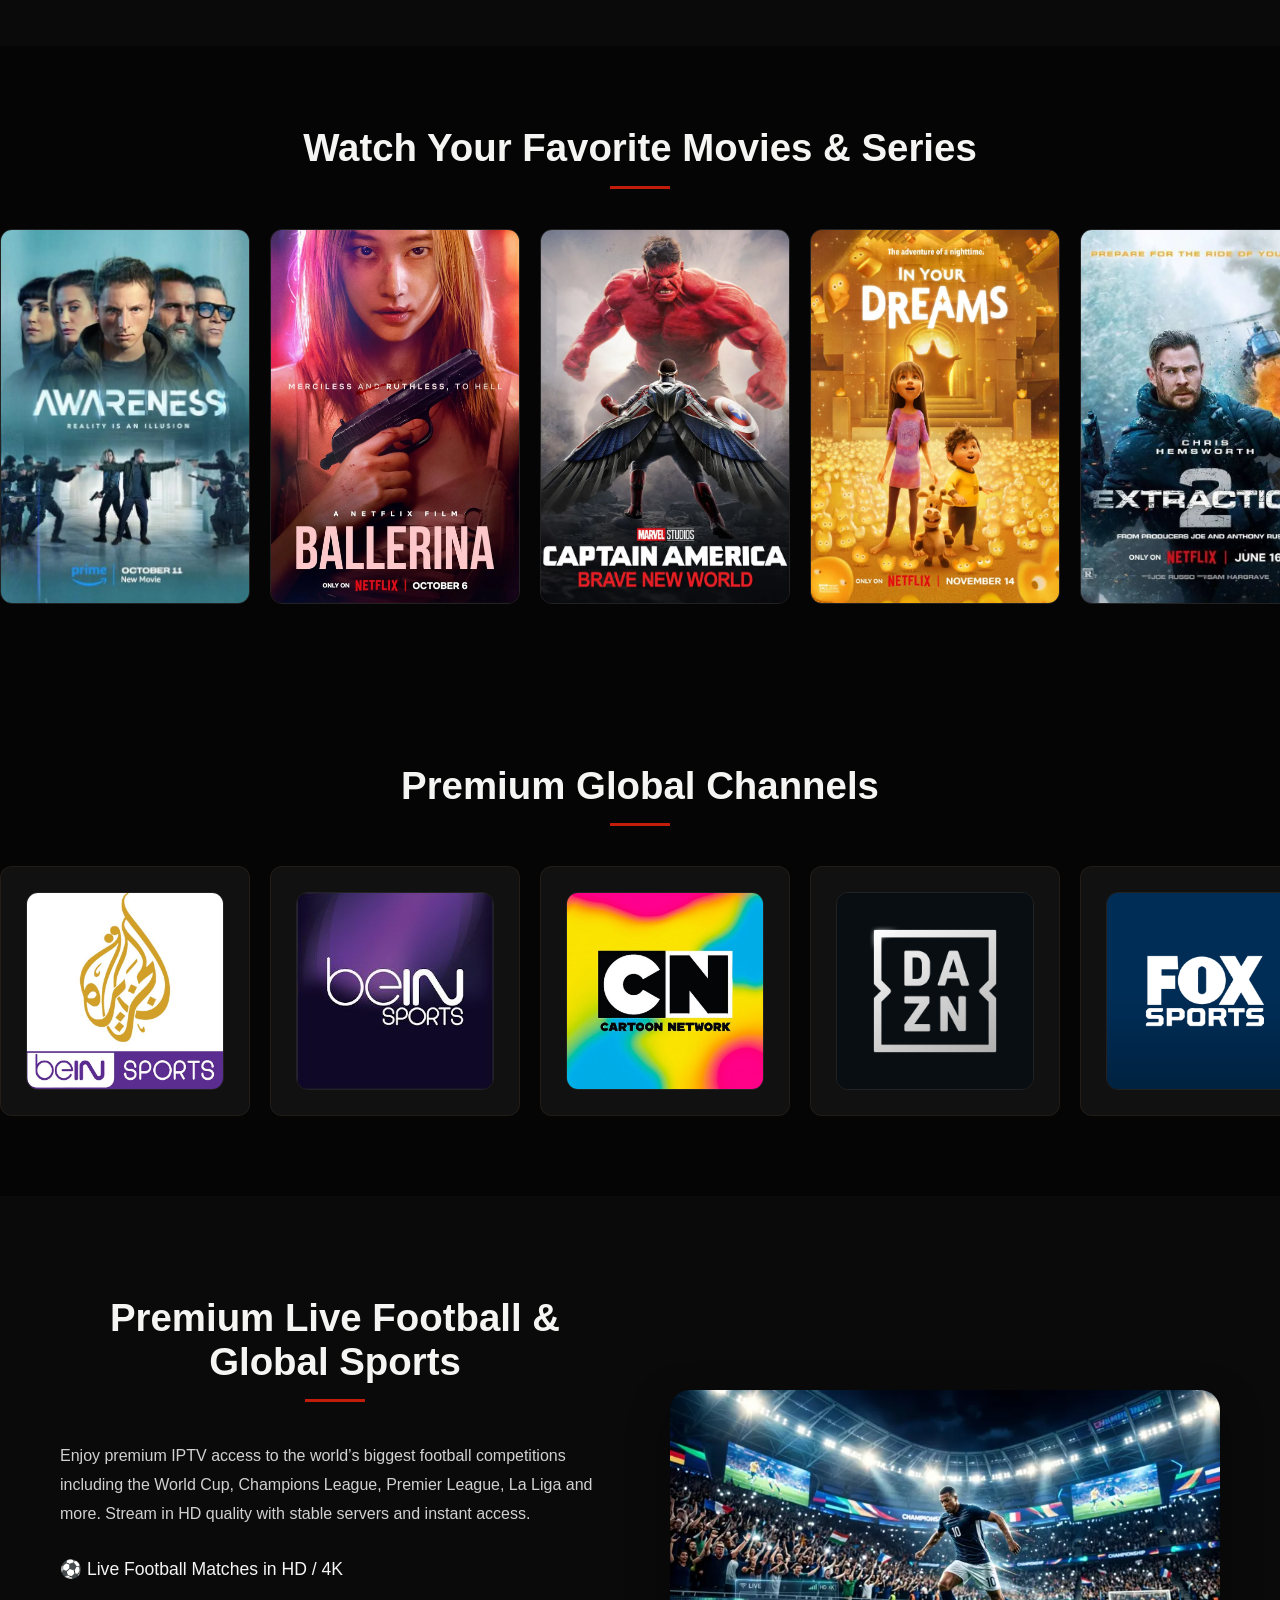
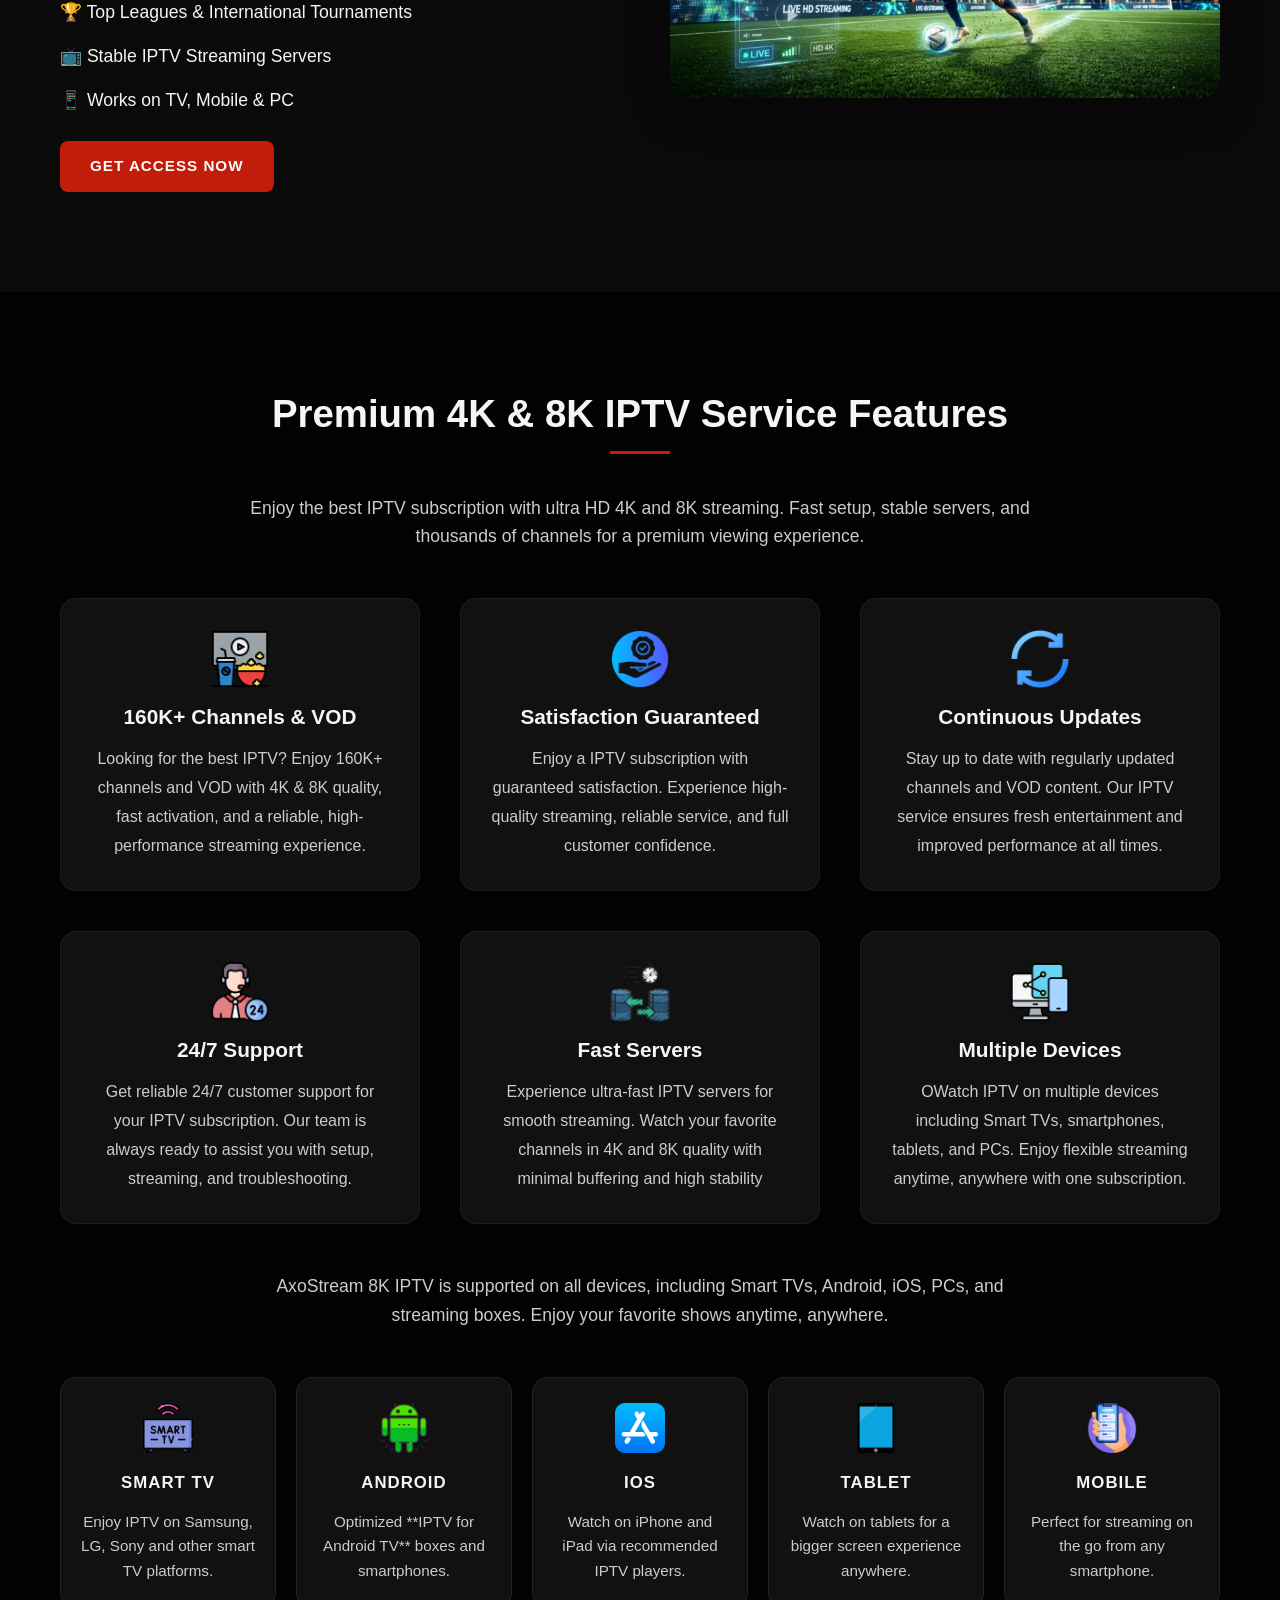
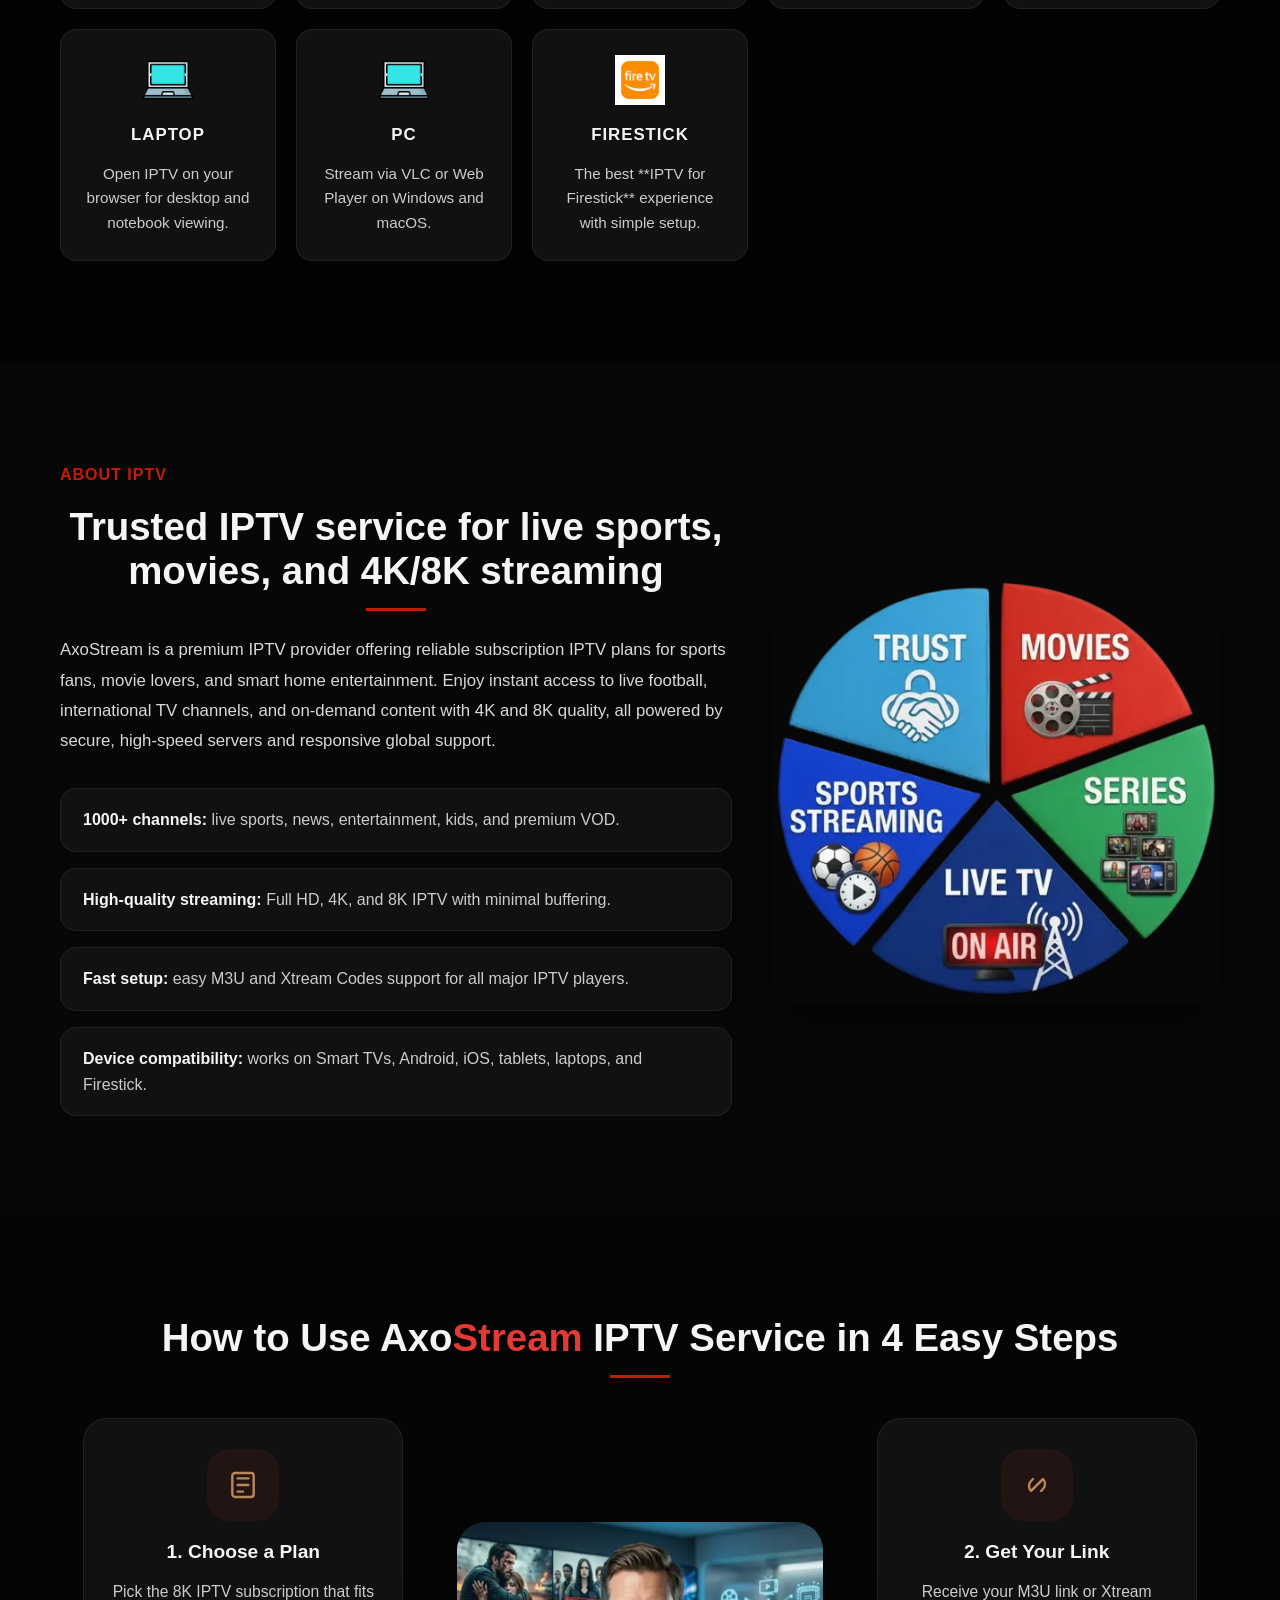
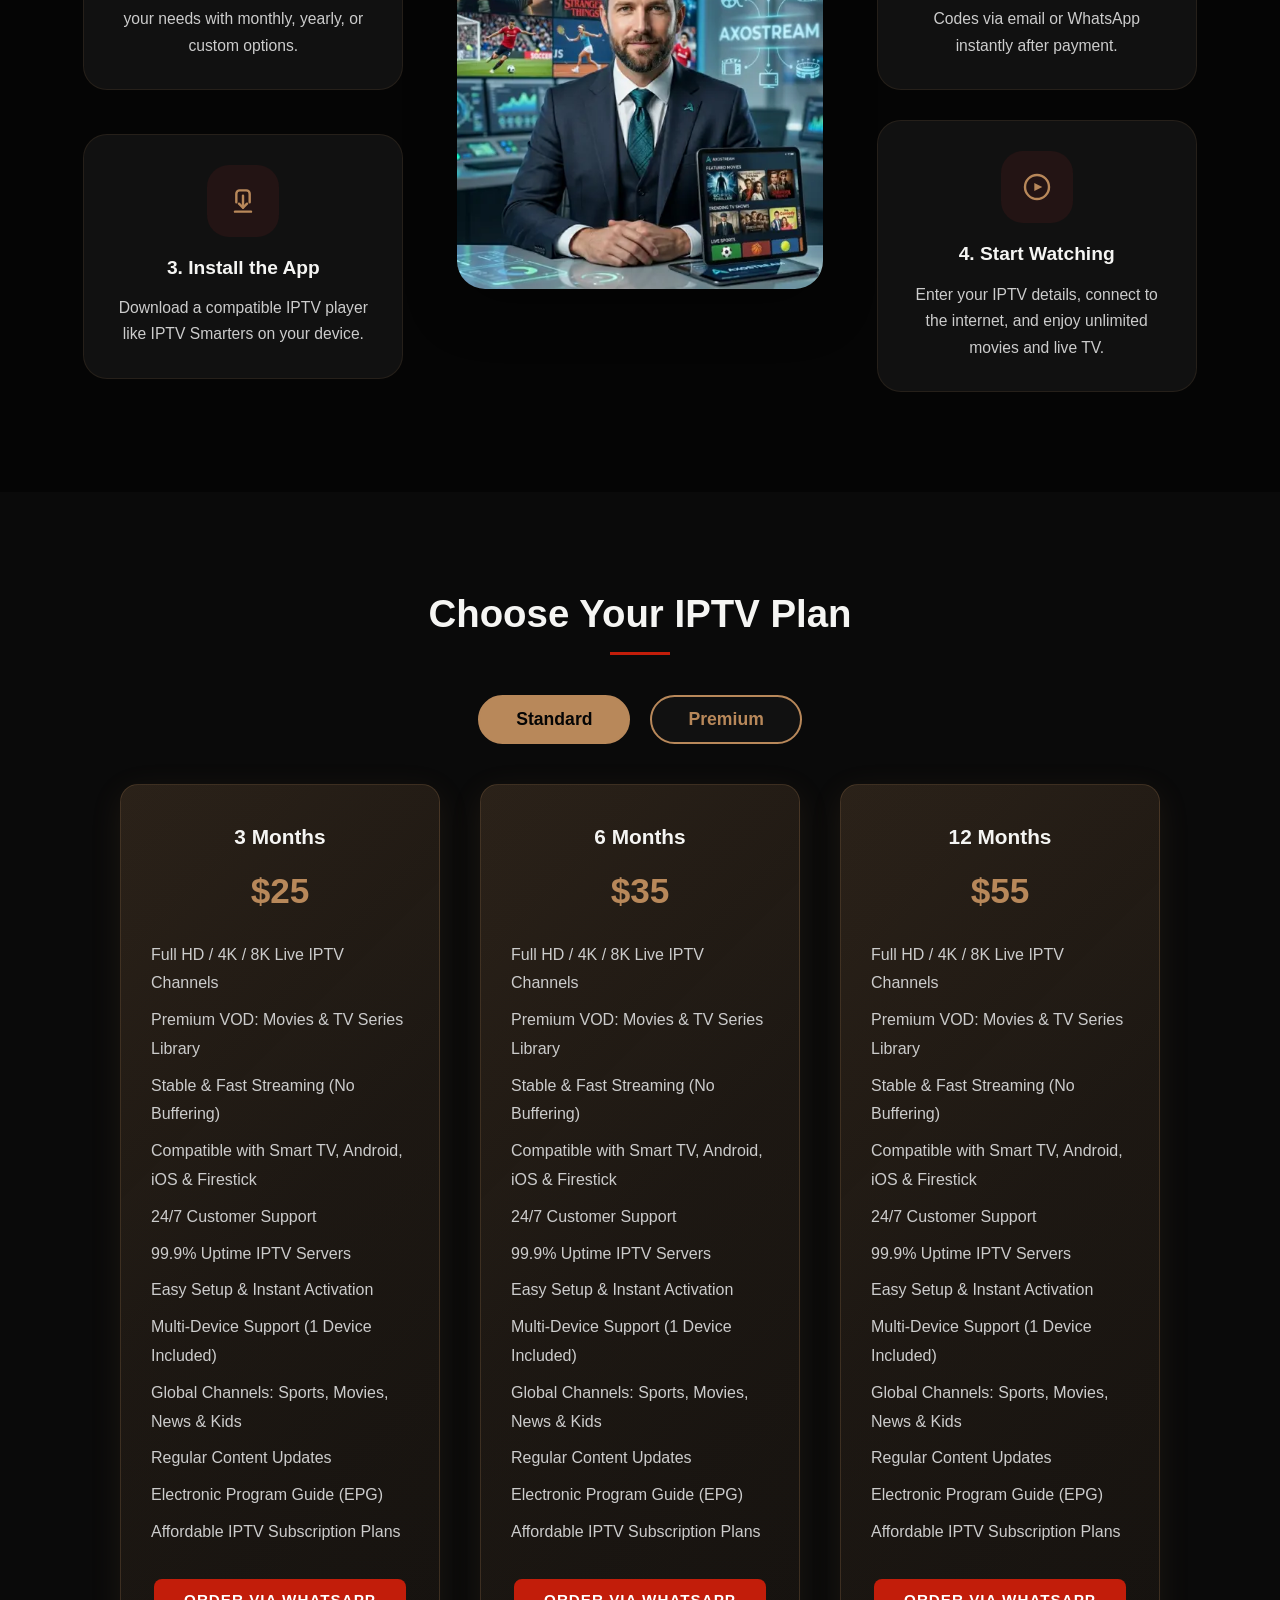
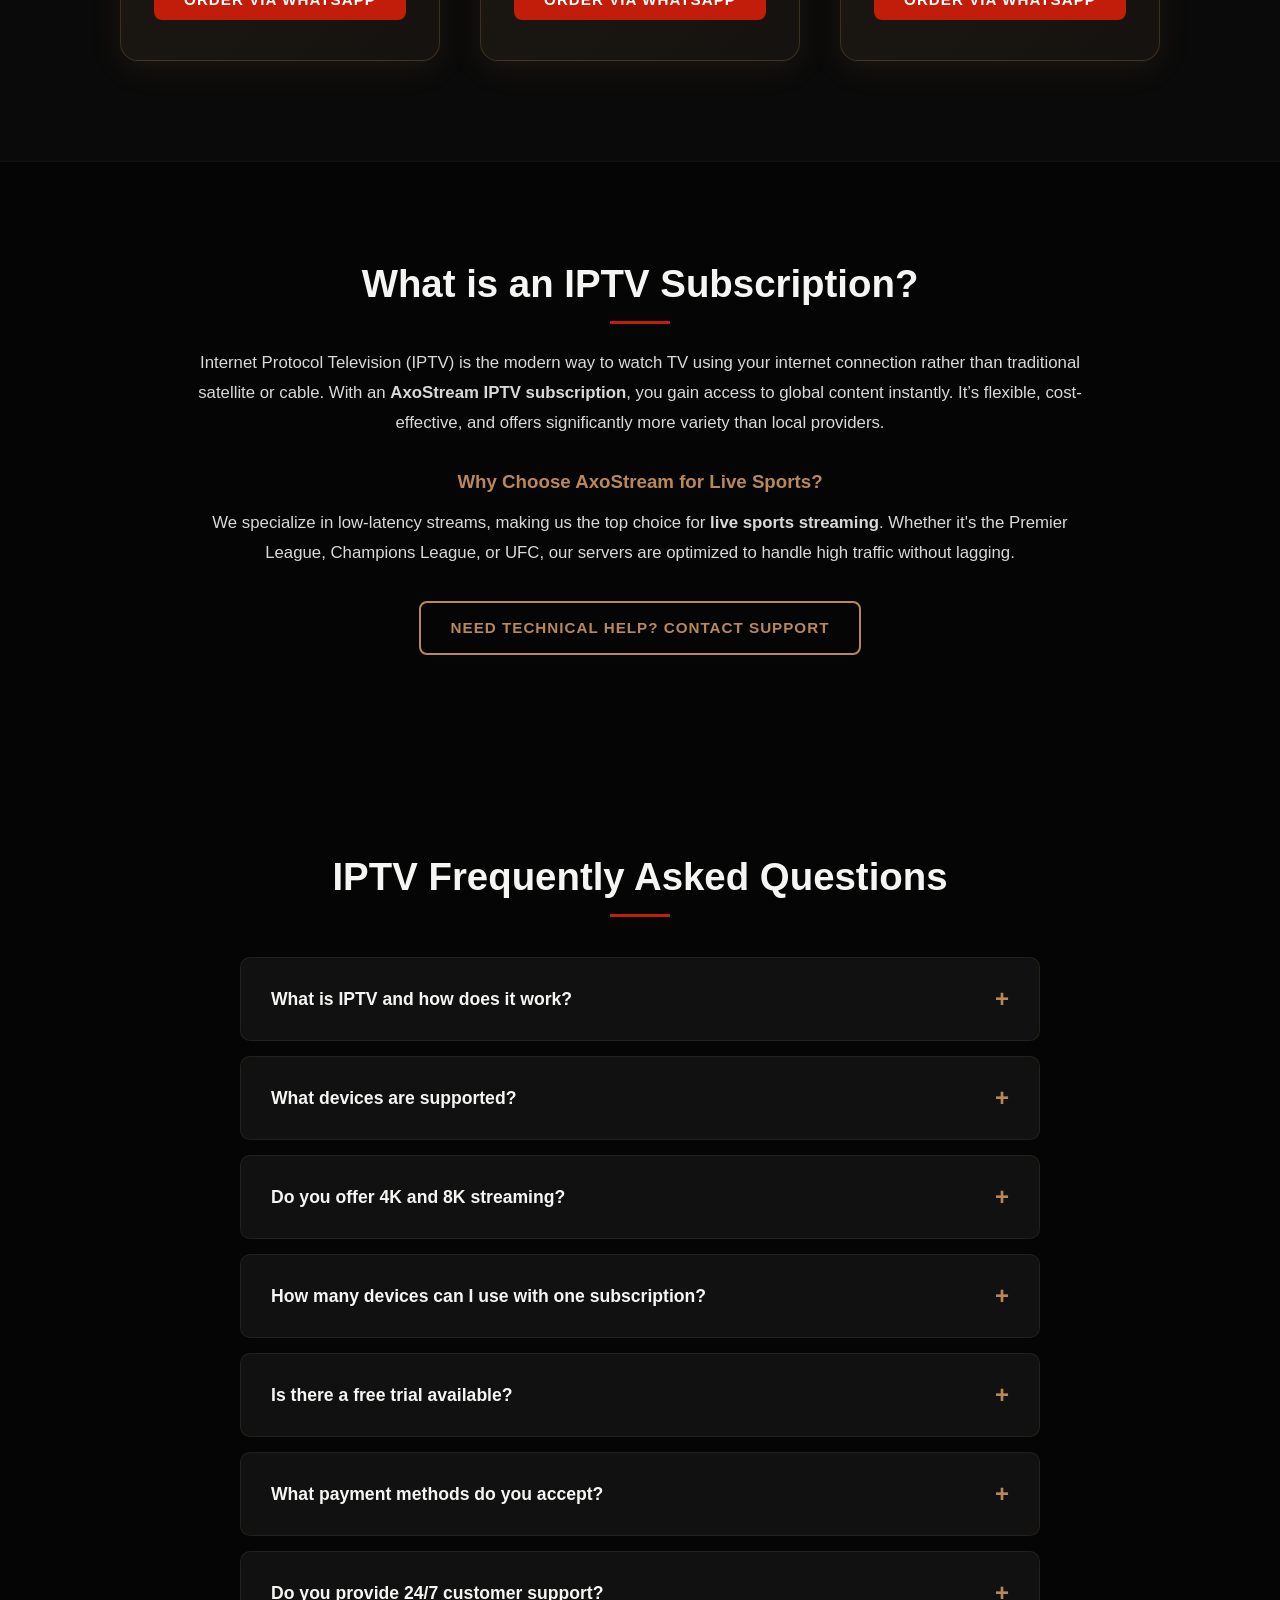
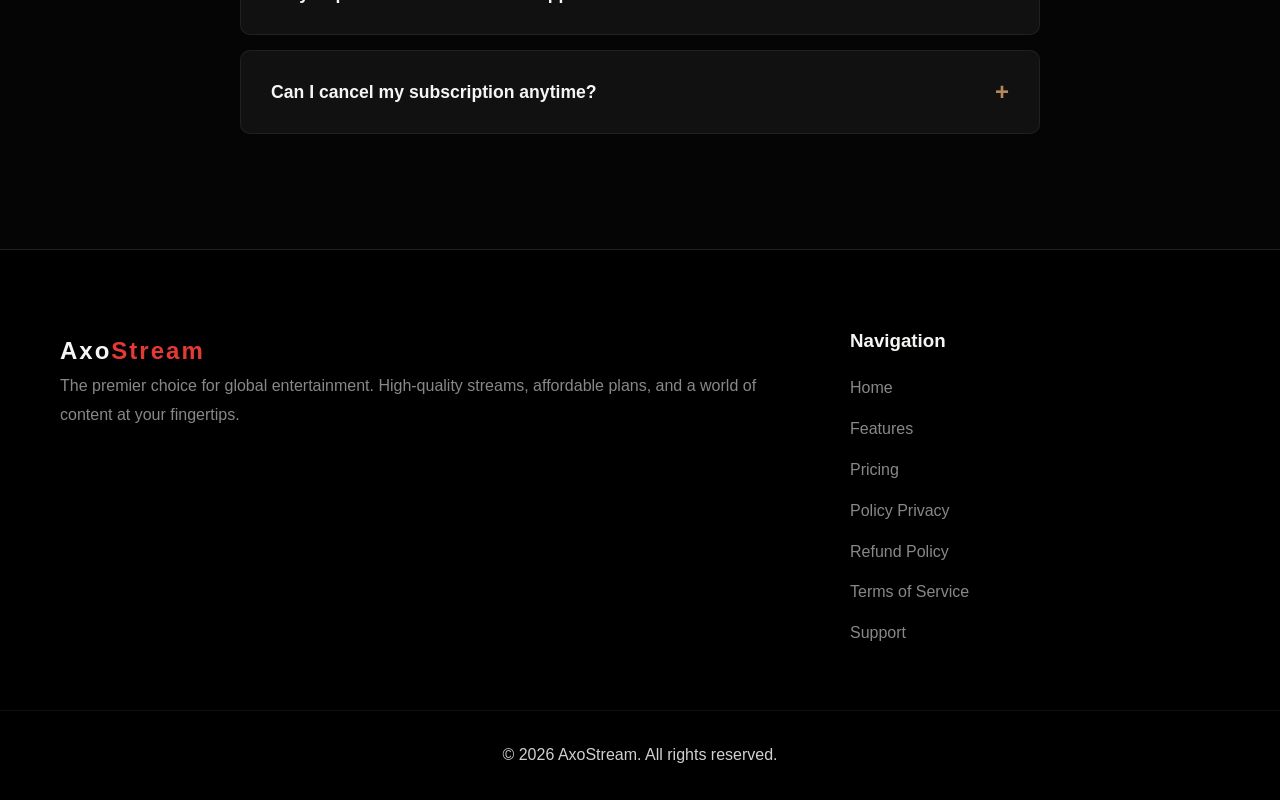
==== commit e62634dc: "Optimize SEO and update WhatsApp float button" ====
--- a/index.html
+++ b/index.html
@@ -5,11 +5,21 @@
     <meta charset="UTF-8">
     <meta name="viewport" content="width=device-width, initial-scale=1.0">
     <meta name="description"
-        content="Get the best 4K IPTV subscription with AxoStream. Access 15,000+ live sports channels, movies, and TV shows with 99.9% uptime. Try our 24-hour free trial today.">
+        content="Get instant access to over 20,000+ live channels and VOD with AxsoStream. Anti-freeze technology, 99.9% uptime, and 24/7 WhatsApp support. Start your trial today!">
     <meta name="keywords"
         content="IPTV subscription, live sports streaming, 4k IPTV, IPTV for smart TV, IPTV for firestick">
-    <title>Premium 4K IPTV Subscription | Live Sports & Movies | AxoStream</title>
-    <link rel="canonical" href="https://axostream.com/">
+    <title>AxsoStream | Premium IPTV Subscription - 8K/4K Ultra HD</title>
+    <link rel="canonical" href="https://axostream.com/" />
+
+    <!-- Open Graph / Facebook -->
+    <meta property="og:title" content="AxsoStream | Premium IPTV Subscription - 8K/4K Ultra HD">
+    <meta property="og:description"
+        content="Get instant access to over 20,000+ live channels and VOD with AxsoStream. Anti-freeze technology, 99.9% uptime, and 24/7 WhatsApp support. Start your trial today!">
+    <meta property="og:type" content="website">
+    <meta property="og:url" content="https://axostream.com/">
+    <meta property="og:site_name" content="AxsoStream">
+    <meta property="og:image"
+        content="https://axostream.com/assets/image/home-page/logos-prime-hulu-max-disney-netflix.webp">
 
     <link rel="stylesheet" href="/assets/css/style.css">
 
@@ -45,6 +55,52 @@
         "@type": "PostalAddress",
         "addressCountry": "MA",
         "contactType": "customer service"
+      }
+    }
+    </script>
+    <script type="application/ld+json">
+    {
+      "@context": "https://schema.org",
+      "@type": "Product",
+      "name": "AxoStream Premium IPTV Subscription",
+      "image": "https://axostream.com/assets/image/home-page/logos-prime-hulu-max-disney-netflix.webp",
+      "description": "Premium IPTV subscription with 20,000+ live channels and VOD, anti-freeze technology, 99.9% uptime, and 24/7 WhatsApp support in Full HD, 4K, and 8K quality.",
+      "brand": {
+        "@type": "Brand",
+        "name": "AxoStream"
+      },
+      "offers": {
+        "@type": "AggregateOffer",
+        "priceCurrency": "USD",
+        "lowPrice": "15",
+        "highPrice": "65",
+        "offerCount": "6",
+        "url": "https://axostream.com/#pricing",
+        "availability": "https://schema.org/InStock"
+      },
+      "contactPoint": {
+        "@type": "ContactPoint",
+        "telephone": "+212706421275",
+        "contactType": "customer support",
+        "url": "https://wa.me/212706421275",
+        "availableLanguage": ["English", "French", "Arabic"]
+      },
+      "aggregateRating": {
+        "@type": "AggregateRating",
+        "ratingValue": "4.8",
+        "ratingCount": "500"
+      },
+      "review": {
+        "@type": "Review",
+        "reviewRating": {
+          "@type": "Rating",
+          "ratingValue": "5",
+          "bestRating": "5"
+        },
+        "author": {
+          "@type": "Person",
+          "name": "AxoStream Customer"
+        }
       }
     }
     </script>
@@ -234,7 +290,9 @@
             <a href="/" class="logo">Axo<span>Stream</span></a>
             <ul class="nav-links">
                 <li><a href="/">Home</a></li>
+                <li><a href="/#features">Features</a></li>
                 <li><a href="/#catalog">Catalog</a></li>
+                <li><a href="/#pricing">Pricing</a></li>
                 <li><a href="/#about">About</a></li>
                 <li><a href="/contact">Contact</a></li>
             </ul>
@@ -447,7 +505,7 @@
 
 
         <!-- Features Section -->
-        <section class="features-section">
+        <section class="features-section" id="features">
             <div class="container">
                 <h2 class="section-title fade-in">Premium 4K & 8K IPTV Service Features</h2>
 
@@ -778,7 +836,7 @@
         </section>
 
         <!-- Topical Authority: What is IPTV? -->
-        <section class="about-section" id="learn-more" style="background: #050505; border-top: 1px solid #111;">
+        <section class="about-section" id="what-is-iptv" style="background: #050505; border-top: 1px solid #111;">
             <div class="container">
                 <div class="about-text fade-in" style="max-width: 900px; margin: 0 auto; text-align: center;">
                     <h2 class="section-title">What is an IPTV Subscription?</h2>
@@ -869,6 +927,8 @@
                 <h3>Navigation</h3>
                 <ul>
                     <li><a href="/">Home</a></li>
+                    <li><a href="/#features">Features</a></li>
+                    <li><a href="/#pricing">Pricing</a></li>
                     <li><a href="/pages/policy-privacy">Policy Privacy</a></li>
                     <li><a href="/pages/refund-policy">Refund Policy</a></li>
                     <li><a href="/pages/terms-of-service">Terms of Service</a></li>
@@ -889,7 +949,7 @@
                 d="M12 2C6.48 2 2 6.48 2 12s4.48 10 10 10 10-4.48 10-10S17.52 2 12 2zm4.64 6.8c-.15 1.58-.8 5.42-1.13 7.19-.14.75-.42 1-.68 1.03-.58.05-1.02-.38-1.58-.75-.88-.58-1.38-.94-2.23-1.5-.99-.65-.35-1.01.22-1.59.15-.15 2.71-2.48 2.76-2.69a.2.2 0 00-.05-.18c-.06-.05-.14-.03-.21-.02-.09.02-1.49.95-4.22 2.79-.4.27-.76.41-1.08.4-.36-.01-1.04-.2-1.55-.37-.63-.2-1.12-.31-1.08-.66.02-.18.27-.36.74-.55 2.92-1.27 4.86-2.11 5.83-2.51 2.78-1.16 3.35-1.36 3.73-1.36.08 0 .27.02.39.12.1.08.13.19.14.27-.01.06.01.13 0 .19z" />
         </svg>
     </a>
-    <a href="https://wa.me/212706421275" class="fixed-btn whatsapp-btn-fixed" target="_blank" rel="noopener noreferrer"
+    <a href="https://wa.me/212697204734" class="fixed-btn whatsapp-btn-fixed" target="_blank" rel="noopener noreferrer"
         title="Contact on WhatsApp" aria-label="Contact on WhatsApp">
         <svg viewBox="0 0 24 24" width="28" height="28" fill="currentColor">
             <path
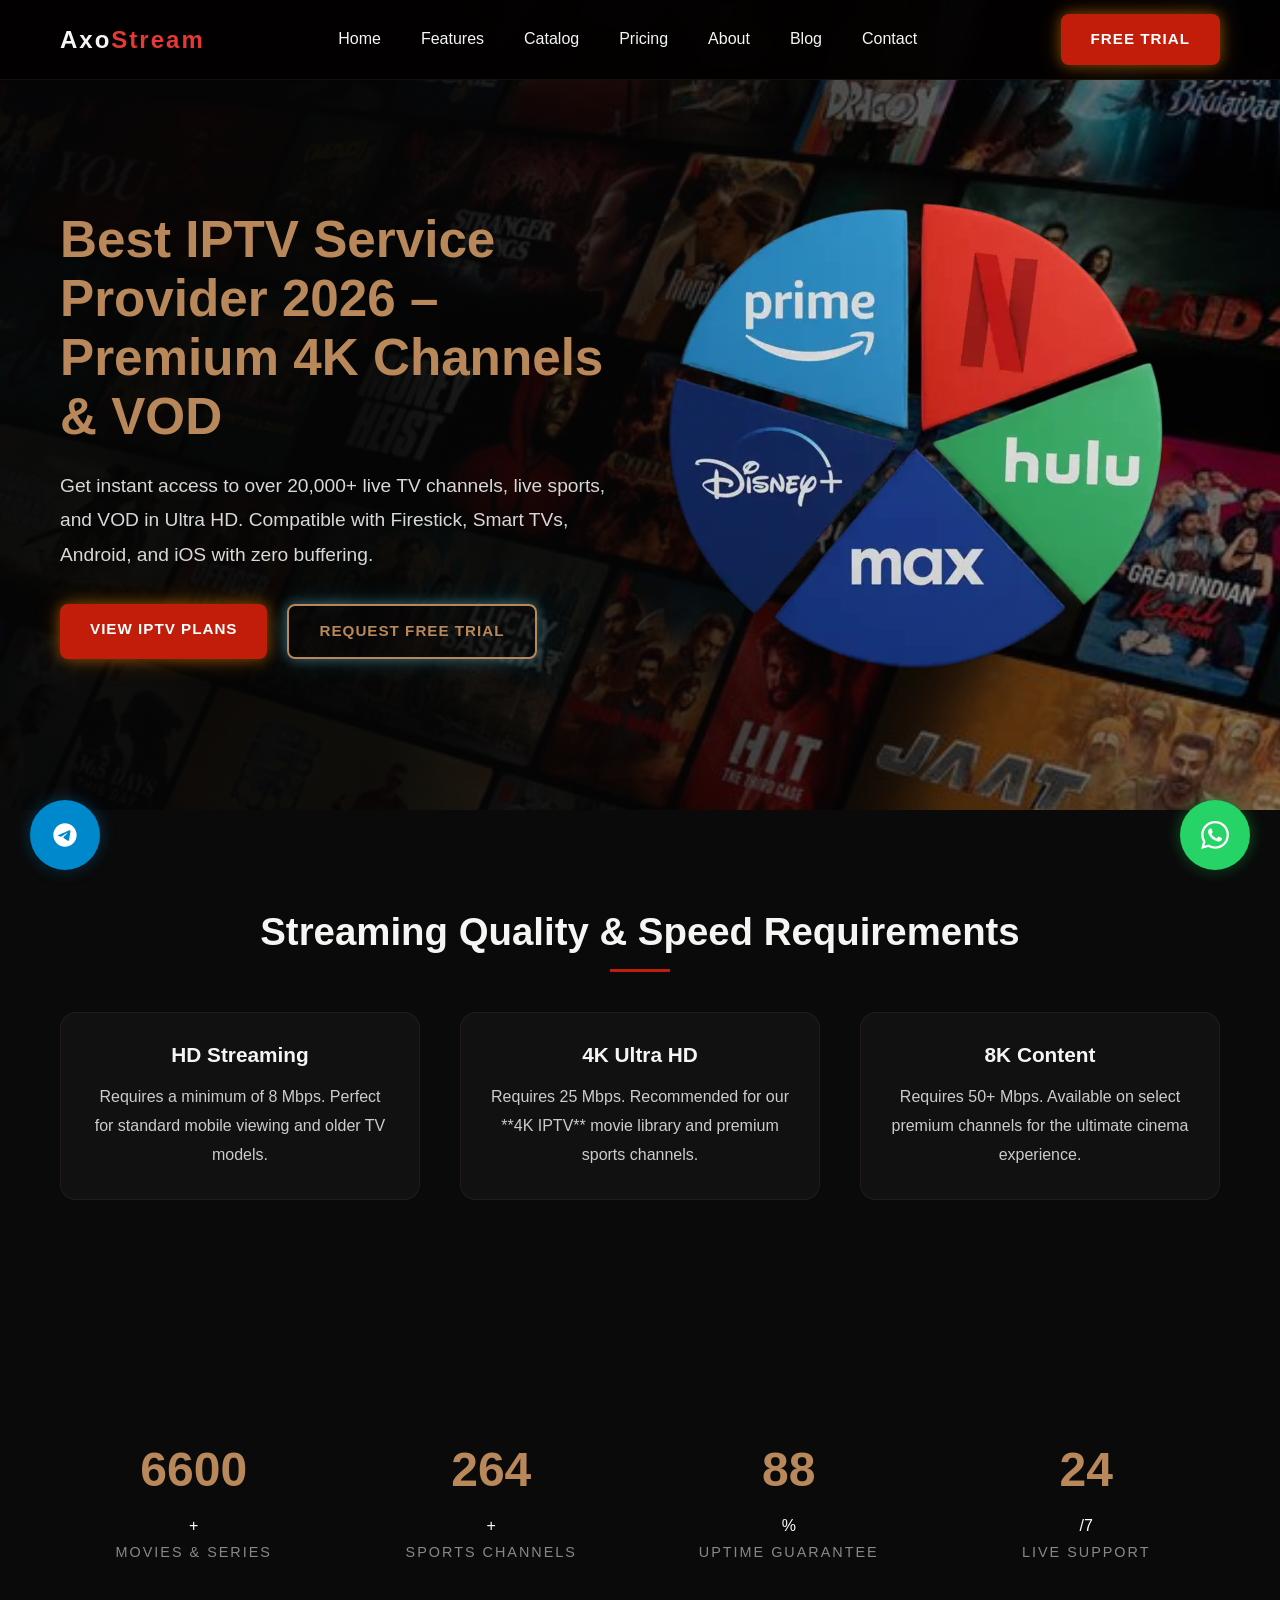
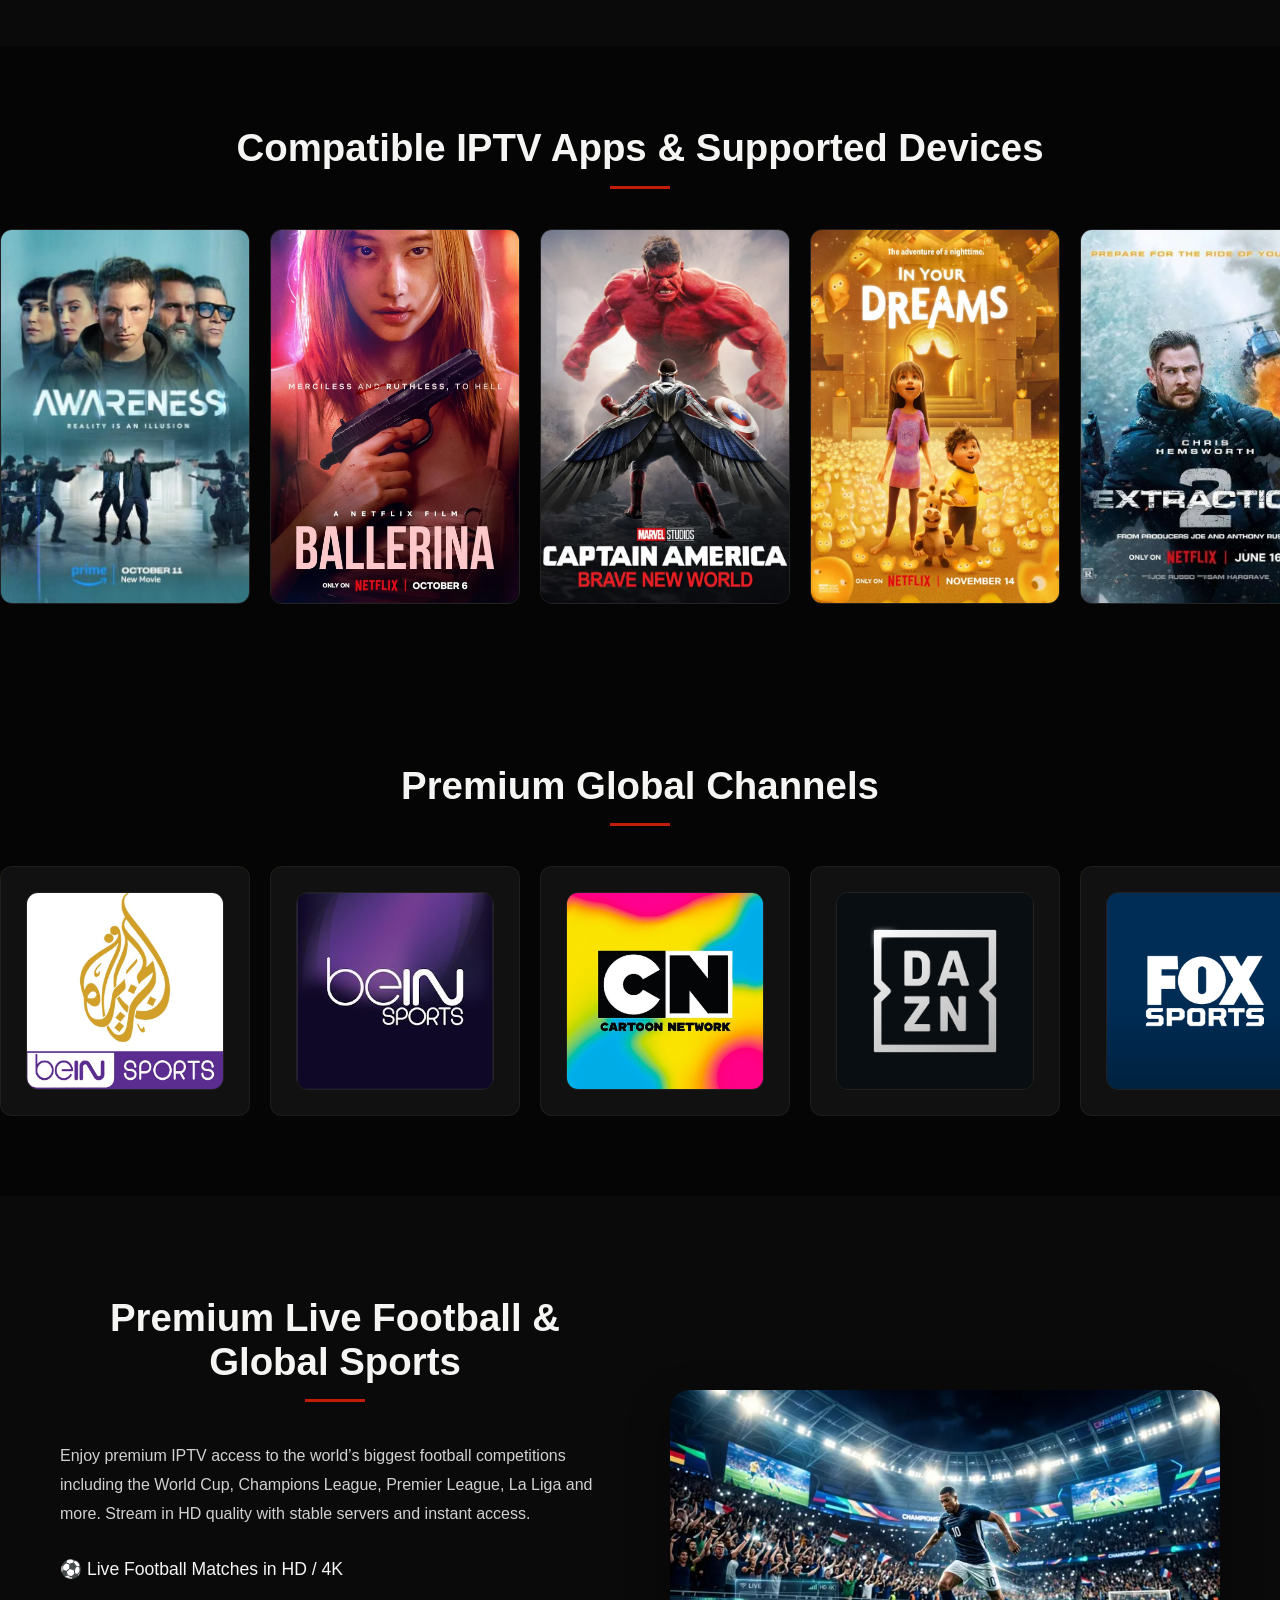
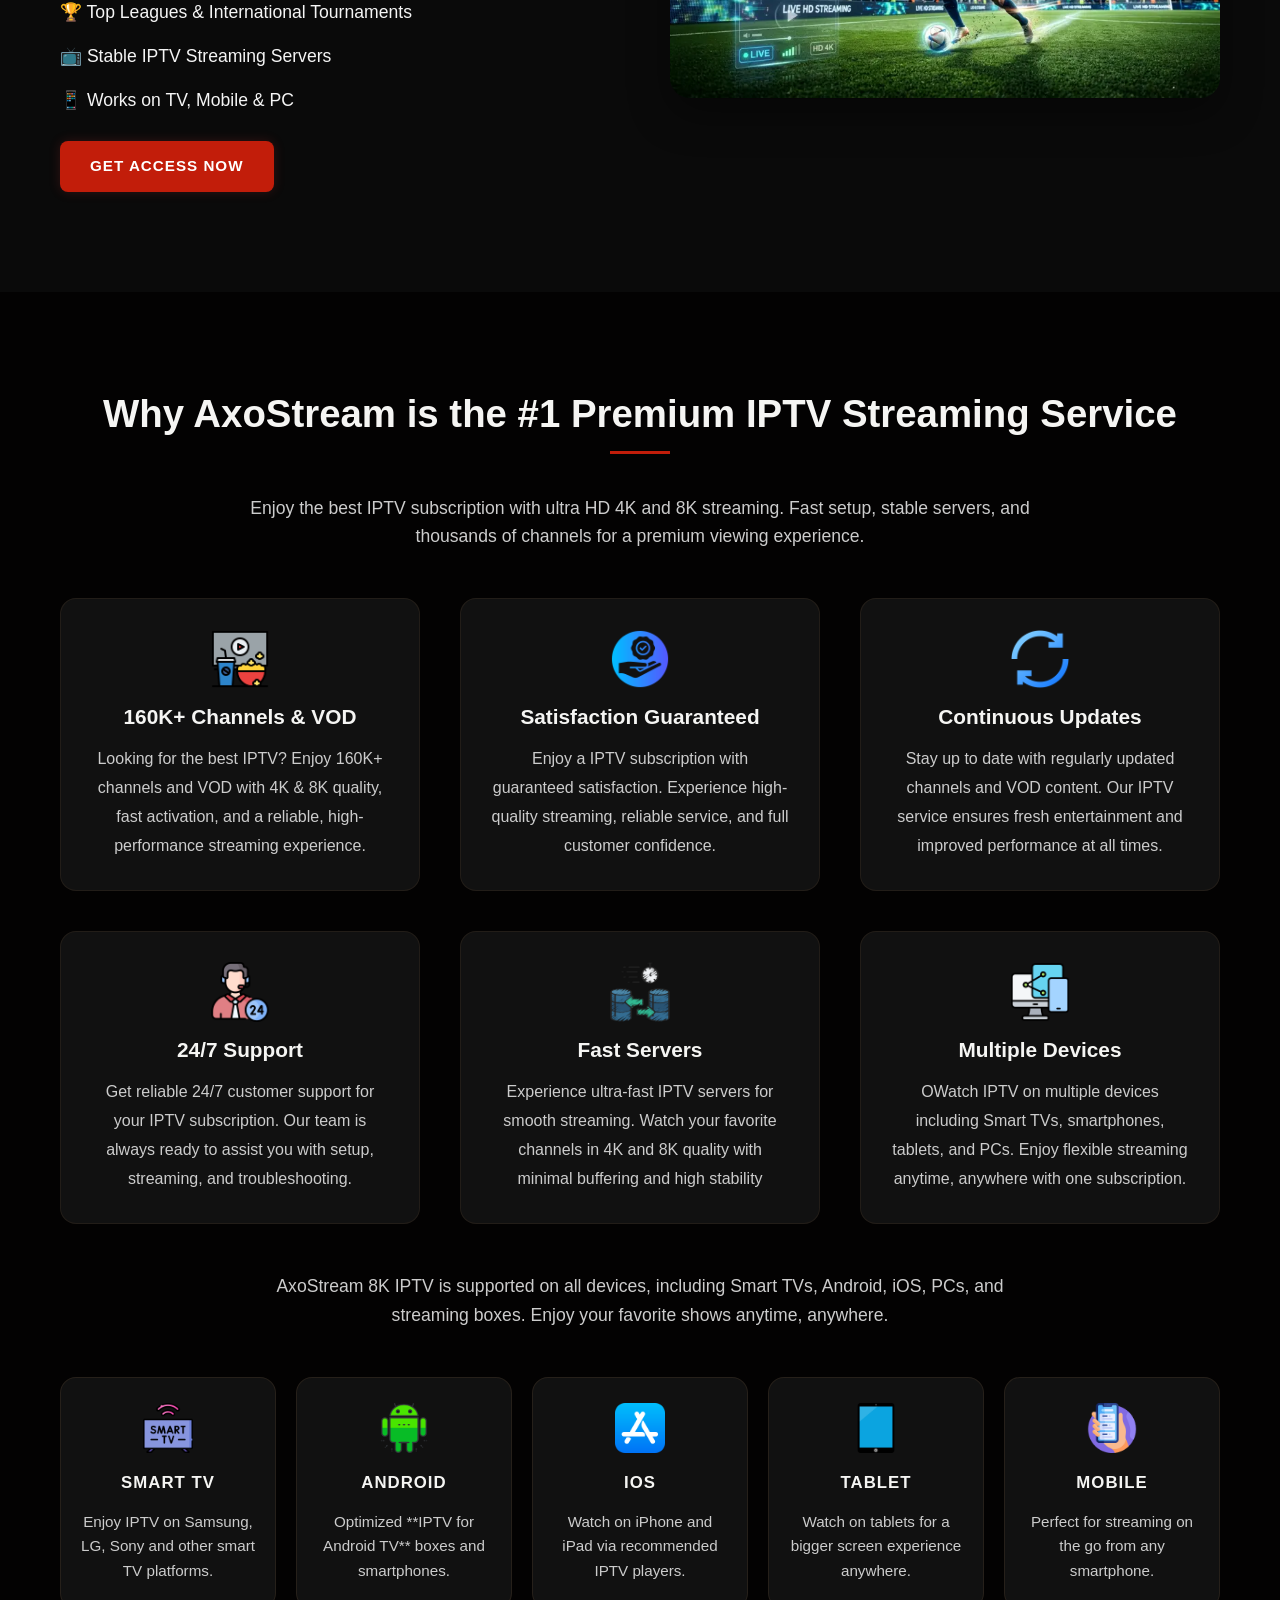
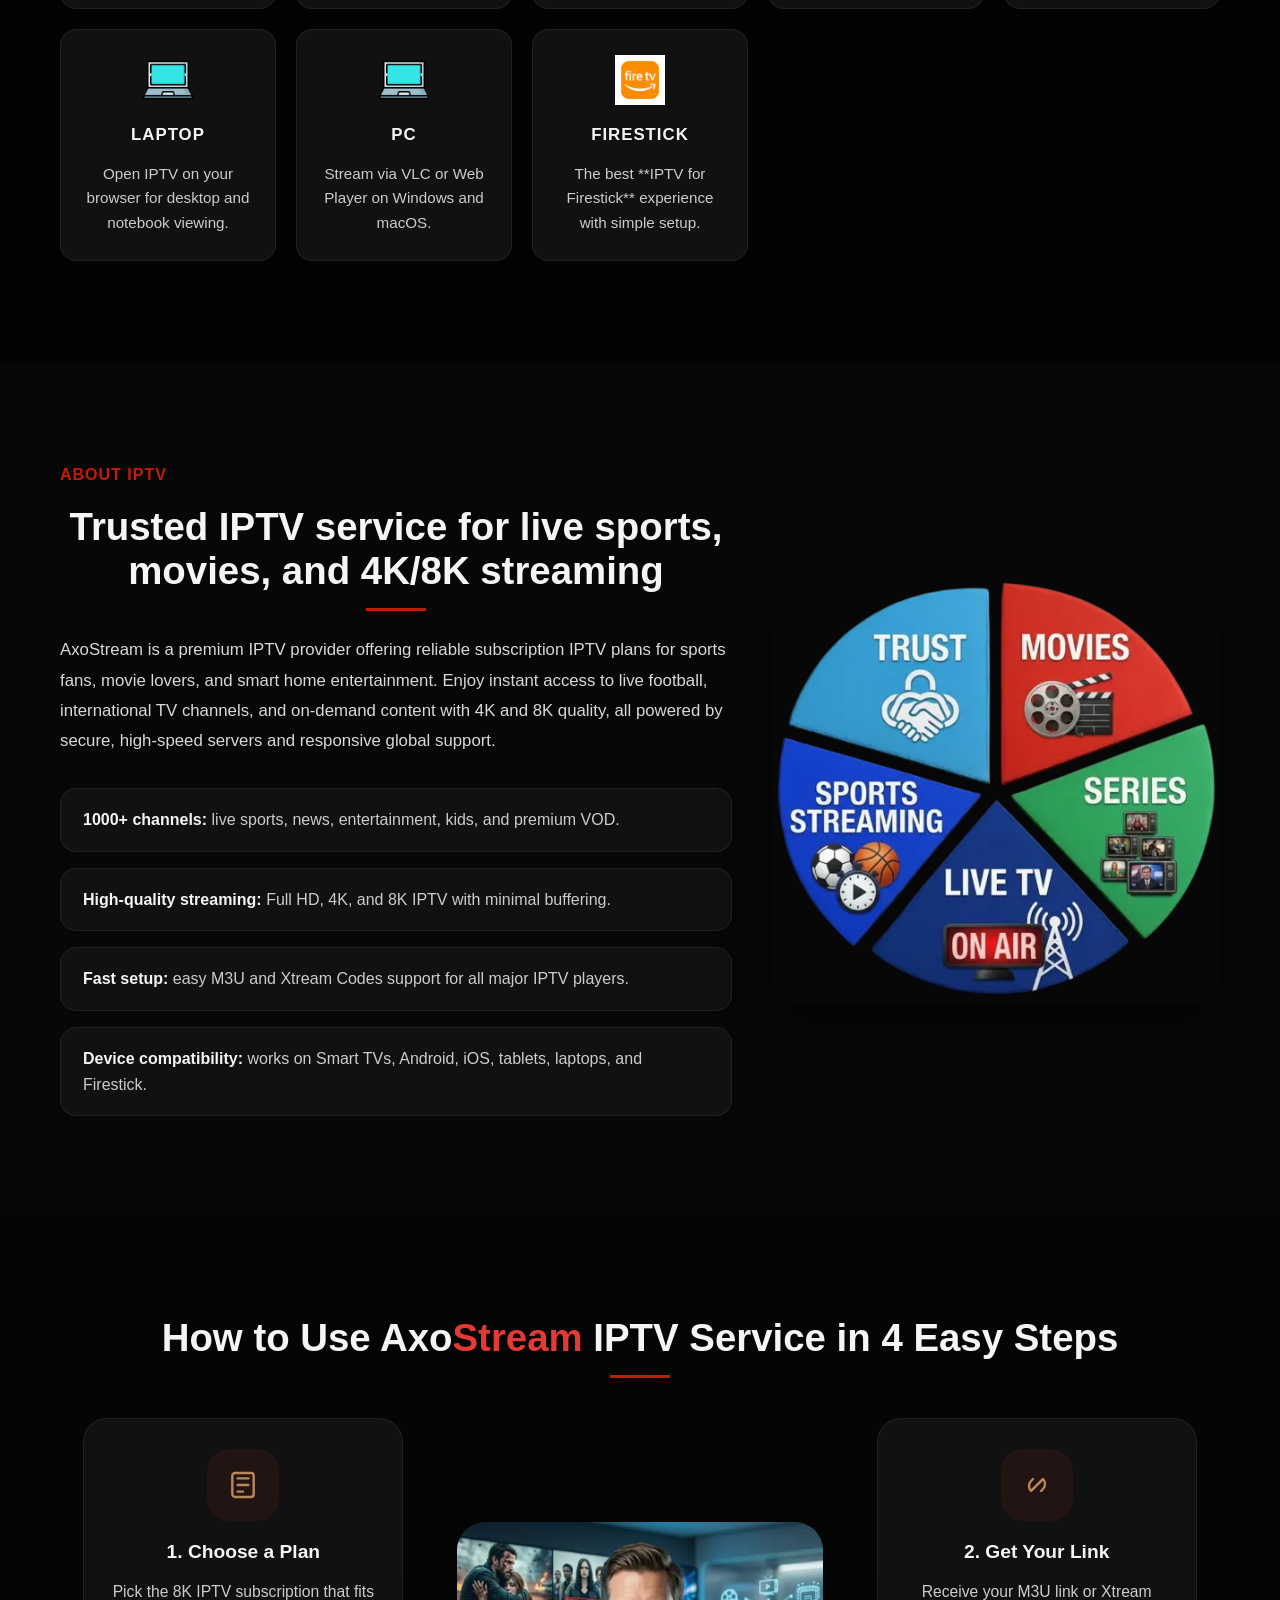
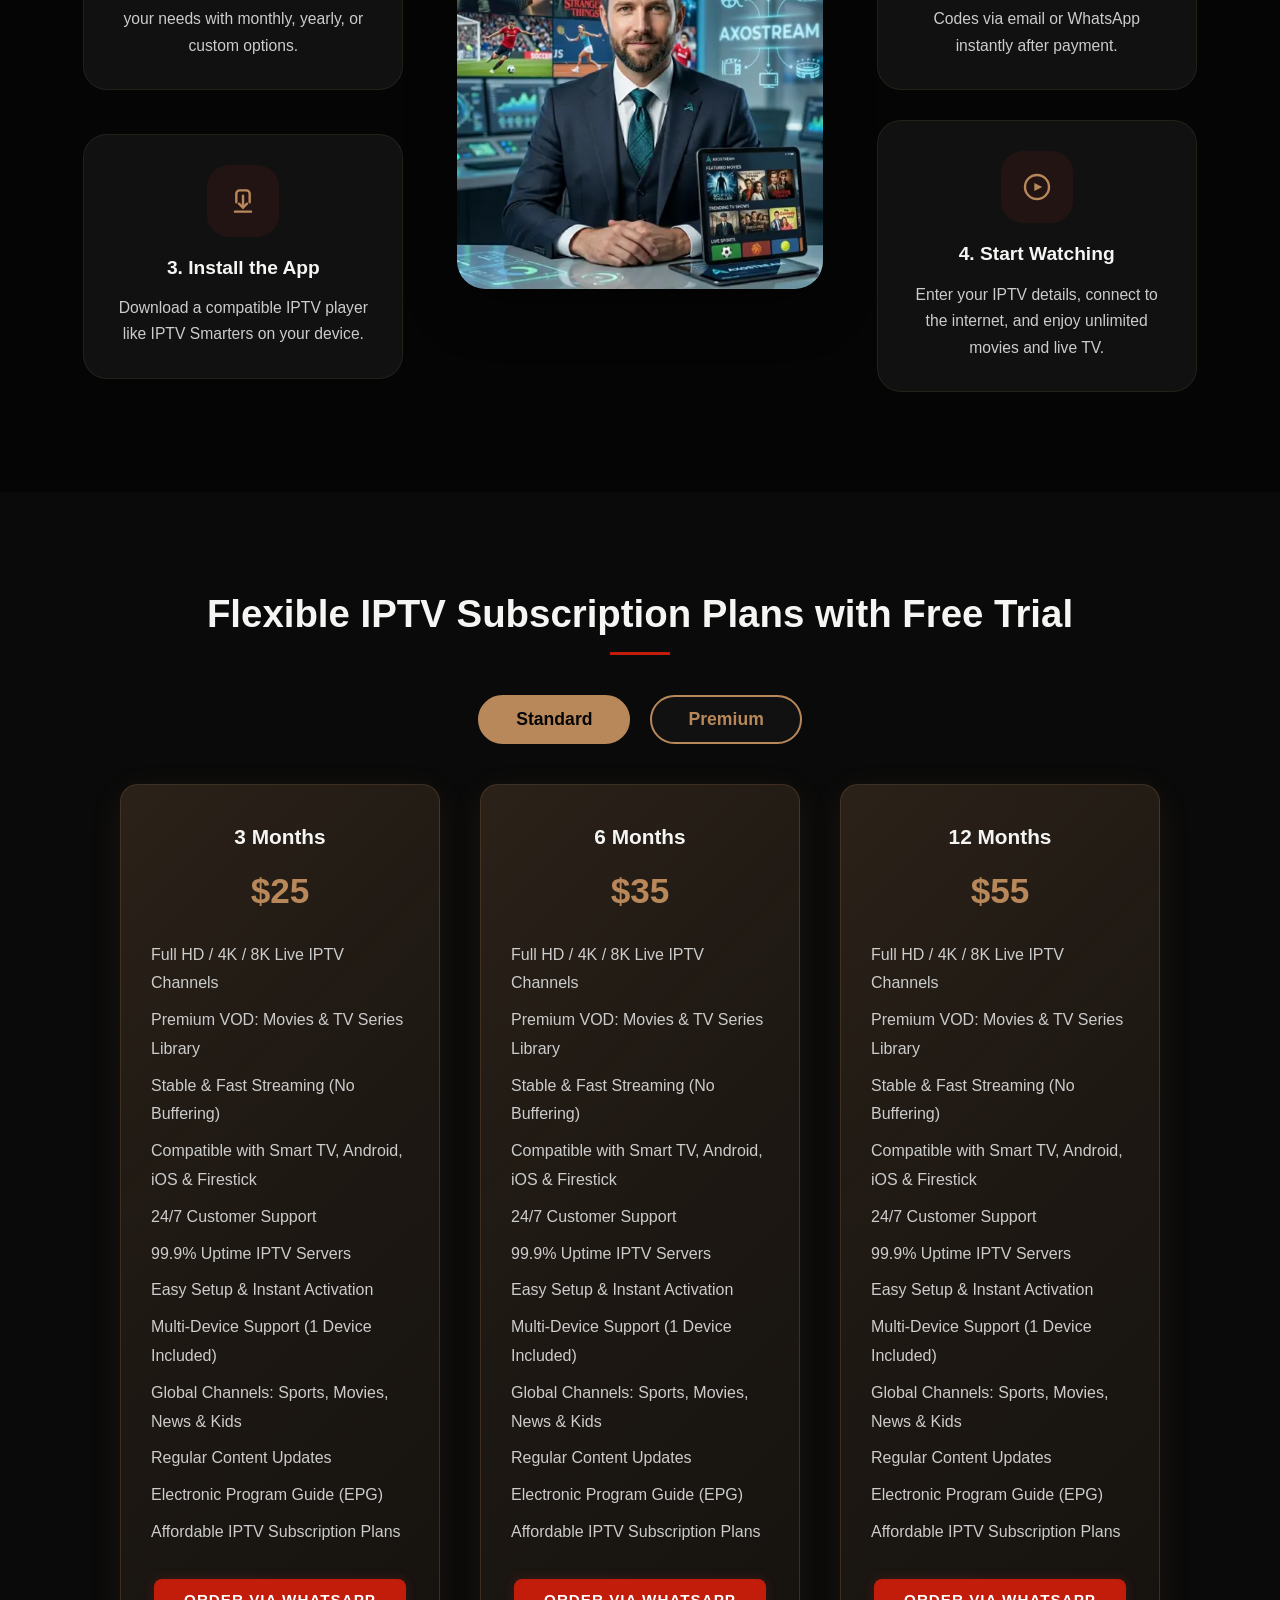
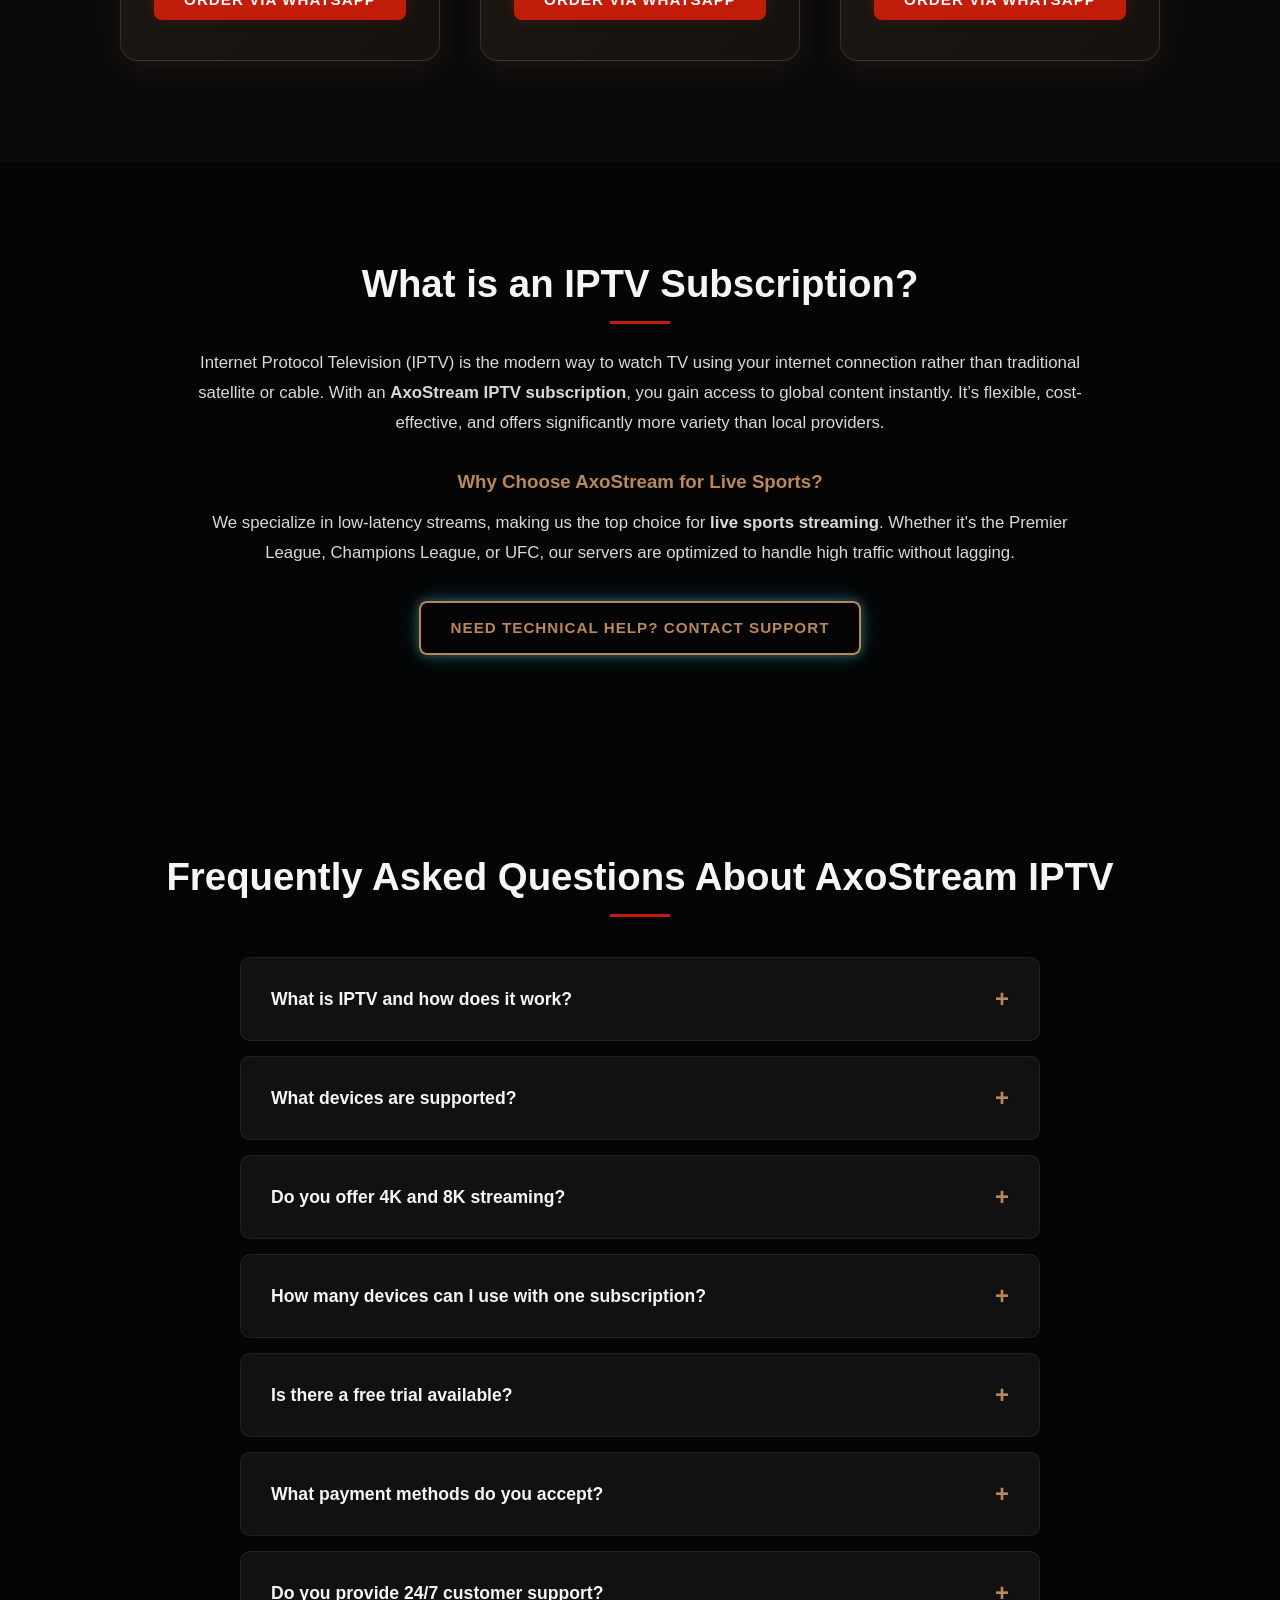
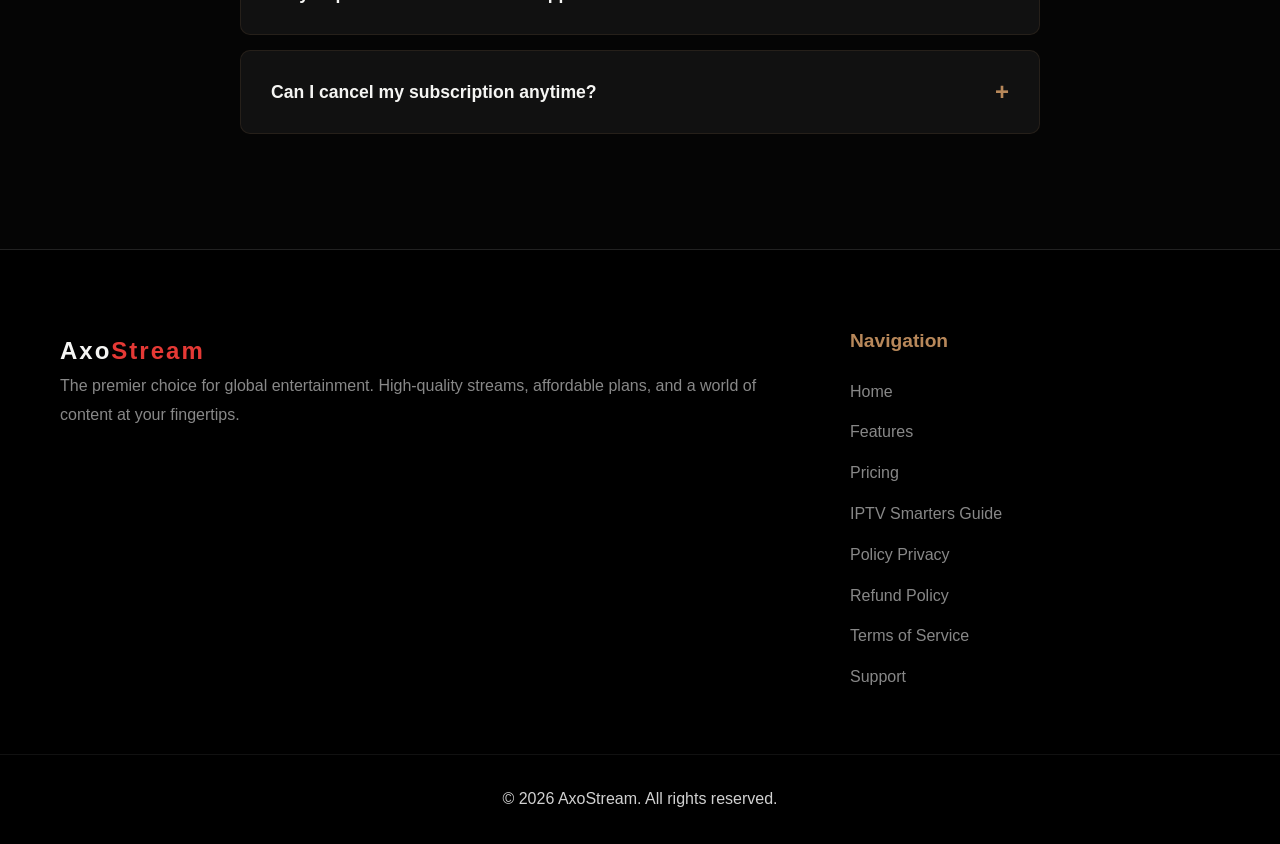
==== commit cba15368: "Final verification complete: SEO, consistent layout, and neon glow active" ====
--- a/index.html
+++ b/index.html
@@ -5,16 +5,16 @@
     <meta charset="UTF-8">
     <meta name="viewport" content="width=device-width, initial-scale=1.0">
     <meta name="description"
-        content="Get instant access to over 20,000+ live channels and VOD with AxsoStream. Anti-freeze technology, 99.9% uptime, and 24/7 WhatsApp support. Start your trial today!">
+        content="Subscribe to AxoStream for premium 4K IPTV streaming. Access 20,000+ live channels, sports &amp; movies on Firestick, Smart TV, and Android with 99.9% uptime.">
     <meta name="keywords"
-        content="IPTV subscription, live sports streaming, 4k IPTV, IPTV for smart TV, IPTV for firestick">
-    <title>AxsoStream | Premium IPTV Subscription - 8K/4K Ultra HD</title>
+        content="Best IPTV service, IPTV subscription 2026, 4K IPTV Firestick, USA IPTV provider, UK IPTV subscription">
+    <title>AxoStream | Best IPTV Subscription Service 2026 (4K &amp; Anti-Freeze)</title>
     <link rel="canonical" href="https://axostream.com/" />
 
     <!-- Open Graph / Facebook -->
-    <meta property="og:title" content="AxsoStream | Premium IPTV Subscription - 8K/4K Ultra HD">
+    <meta property="og:title" content="AxoStream | Best IPTV Subscription Service 2026 (4K &amp; Anti-Freeze)">
     <meta property="og:description"
-        content="Get instant access to over 20,000+ live channels and VOD with AxsoStream. Anti-freeze technology, 99.9% uptime, and 24/7 WhatsApp support. Start your trial today!">
+        content="Subscribe to AxoStream for premium 4K IPTV streaming. Access 20,000+ live channels, sports &amp; movies on Firestick, Smart TV, and Android with 99.9% uptime.">
     <meta property="og:type" content="website">
     <meta property="og:url" content="https://axostream.com/">
     <meta property="og:site_name" content="AxsoStream">
@@ -294,6 +294,7 @@
                 <li><a href="/#catalog">Catalog</a></li>
                 <li><a href="/#pricing">Pricing</a></li>
                 <li><a href="/#about">About</a></li>
+                <li><a href="/blog/install-iptv-smarters-firestick.html">Blog</a></li>
                 <li><a href="/contact">Contact</a></li>
             </ul>
             <a href="https://wa.me/212706421275" class="btn btn-primary nav-cta">Free Trial</a>
@@ -308,11 +309,9 @@
         <section class="hero">
             <div class="container split-hero">
                 <div class="hero-content fade-in">
-                    <h1 class="accent-text">Experience the Future of TV: Reliable 4K IPTV Subscription</h1>
-                    <p>Stop overpaying for cable. AxoStream delivers high-performance streaming for live football,
-                        premium global channels, and the latest VOD releases. Optimized for Smart TVs, Firestick, and
-                        mobile,
-                        ensuring a buffer-free experience in Ultra HD.</p>
+                    <h1 class="accent-text">Best IPTV Service Provider 2026 – Premium 4K Channels &amp; VOD</h1>
+                    <p>Get instant access to over 20,000+ live TV channels, live sports, and VOD in Ultra HD. Compatible
+                        with Firestick, Smart TVs, Android, and iOS with zero buffering.</p>
                     <div class="hero-btns">
                         <a href="/#pricing" class="btn btn-primary">View IPTV Plans</a>
                         <a href="https://wa.me/212706421275" class="btn btn-outline">Request Free Trial</a>
@@ -384,7 +383,7 @@
         <!-- Continuous Image Gallery Slider -->
         <section class="image-slider-section" id="catalog">
             <div class="container">
-                <h2 class="section-title fade-in">Watch Your Favorite Movies & Series</h2>
+                <h2 class="section-title fade-in">Compatible IPTV Apps &amp; Supported Devices</h2>
             </div>
             <div class="slider-wrapper">
                 <!-- Original 10 Images -->
@@ -507,7 +506,7 @@
         <!-- Features Section -->
         <section class="features-section" id="features">
             <div class="container">
-                <h2 class="section-title fade-in">Premium 4K & 8K IPTV Service Features</h2>
+                <h2 class="section-title fade-in">Why AxoStream is the #1 Premium IPTV Streaming Service</h2>
 
                 <p class="intro-paragraph fade-in">Enjoy the best IPTV subscription with ultra HD 4K and 8K streaming.
                     Fast setup, stable servers, and thousands of channels for a premium viewing experience.</p>
@@ -692,7 +691,7 @@
         <!-- Pricing Section -->
         <section class="pricing-section" id="pricing">
             <div class="container">
-                <h2 class="section-title fade-in">Choose Your IPTV Plan</h2>
+                <h2 class="section-title fade-in">Flexible IPTV Subscription Plans with Free Trial</h2>
                 <div class="pricing-toggle fade-in">
                     <button class="pricing-btn active" data-type="standard">Standard</button>
                     <button class="pricing-btn" data-type="premium">Premium</button>
@@ -861,7 +860,7 @@
         <!-- FAQ Section -->
         <section class="faq-section">
             <div class="container">
-                <h2 class="section-title fade-in">IPTV Frequently Asked Questions</h2>
+                <h2 class="section-title fade-in">Frequently Asked Questions About AxoStream IPTV</h2>
                 <div class="faq-container">
                     <div class="faq-item">
                         <div class="faq-question">What is IPTV and how does it work?</div>
@@ -924,11 +923,12 @@
                     content at your fingertips.</p>
             </div>
             <div class="footer-links">
-                <h3>Navigation</h3>
+                <h2 class="footer-title">Navigation</h2>
                 <ul>
                     <li><a href="/">Home</a></li>
                     <li><a href="/#features">Features</a></li>
                     <li><a href="/#pricing">Pricing</a></li>
+                    <li><a href="/blog/install-iptv-smarters-firestick.html">IPTV Smarters Guide</a></li>
                     <li><a href="/pages/policy-privacy">Policy Privacy</a></li>
                     <li><a href="/pages/refund-policy">Refund Policy</a></li>
                     <li><a href="/pages/terms-of-service">Terms of Service</a></li>
--- a/assets/css/style.css
+++ b/assets/css/style.css
@@ -143,12 +143,14 @@
 .btn-primary {
     background: var(--primary);
     color: white;
+    box-shadow: 0 0 12px rgba(229, 57, 53, 0.18);
 }
 
 .btn-primary:hover {
     background: #d32f2f;
-    transform: translateY(-2px);
+    transform: translateY(-2px) scale(1.05);
     color: black;
+    box-shadow: 0 0 20px rgba(229, 57, 53, 0.42);
 }
 
 .btn-outline {
@@ -160,6 +162,7 @@
 .btn-outline:hover {
     background: var(--accent);
     color: var(--bg);
+    transform: translateY(-2px) scale(1.05);
 }
 
 /* ==========================================================================
@@ -173,6 +176,7 @@
     display: flex;
     align-items: center;
     background: rgba(3, 1, 1, 0.95);
+    -webkit-backdrop-filter: blur(10px);
     backdrop-filter: blur(10px);
     z-index: 1000;
     border-bottom: 1px solid rgba(184, 136, 90, 0.1);
@@ -315,7 +319,20 @@
 
 .hero-image img {
     border-radius: 10px;
-    animation: float 6s ease-in-out infinite;
+    animation: hero-neon-pulse 3s ease-in-out infinite;
+}
+
+@keyframes hero-neon-pulse {
+    0%,
+    100% {
+        filter: drop-shadow(0 0 10px rgba(0, 210, 255, 0.38))
+            drop-shadow(0 0 20px rgba(0, 110, 255, 0.22));
+    }
+
+    50% {
+        filter: drop-shadow(0 0 18px rgba(0, 225, 255, 0.72))
+            drop-shadow(0 0 32px rgba(0, 110, 255, 0.48));
+    }
 }
 
 /* ==========================================================================
@@ -478,7 +495,6 @@
 }
 
 .about-text p {
-    
     color: #d9d9d9;
     font-size: 1.05rem;
     line-height: 1.8;
@@ -510,6 +526,7 @@
     width: 100%;
     border-radius: 24px;
     box-shadow: 0 20px 50px rgba(0, 0, 0, 0.35);
+    animation: hero-neon-pulse 3s ease-in-out infinite;
 }
 
 /* ==========================================================================
@@ -625,10 +642,6 @@
     align-items: center;
 }
 
-.sports-content .section-title::after {
-    margin: 15px auto;
-}
-
 .sports-list {
     margin: 25px 0;
 }
@@ -648,10 +661,6 @@
     .sports-grid {
         grid-template-columns: 1fr;
         text-align: center;
-    }
-
-    .sports-content .section-title::after {
-        margin: 15px auto;
     }
 }
 
@@ -959,7 +968,7 @@
     color: #888;
 }
 
-.footer-links h4 {
+.footer-links .footer-title {
     margin-bottom: 25px;
     font-size: 1.2rem;
     color: var(--accent);
@@ -1000,6 +1009,7 @@
     left: 30px;
     background: #0088cc;
     color: white;
+    box-shadow: 0 4px 12px rgba(0, 0, 0, 0.3), 0 0 16px rgba(0, 136, 204, 0.42);
 }
 
 .telegram-btn:hover {
@@ -1012,6 +1022,7 @@
     right: 30px;
     background: #25d366;
     color: white;
+    box-shadow: 0 4px 12px rgba(0, 0, 0, 0.3), 0 0 16px rgba(37, 211, 102, 0.42);
 }
 
 #back-to-top {
@@ -1024,6 +1035,32 @@
     background: #1eae5a;
     transform: scale(1.15);
     box-shadow: 0 8px 20px rgba(37, 211, 102, 0.5);
+}
+
+.nav-cta,
+.hero-btns .btn-primary {
+    box-shadow: 0 0 14px rgba(255, 140, 0, 0.45), 0 0 28px rgba(255, 140, 0, 0.2);
+}
+
+.nav-cta:hover,
+.hero-btns .btn-primary:hover {
+    box-shadow: 0 0 22px rgba(255, 140, 0, 0.8), 0 0 42px rgba(255, 140, 0, 0.4);
+}
+
+.hero-btns .btn-outline {
+    box-shadow: 0 0 12px rgba(160, 240, 255, 0.35), 0 0 26px rgba(0, 210, 255, 0.18);
+}
+
+.hero-btns .btn-outline:hover {
+    box-shadow: 0 0 22px rgba(255, 255, 255, 0.65), 0 0 42px rgba(0, 210, 255, 0.5);
+}
+
+@media (prefers-reduced-motion: reduce) {
+    .hero-image img,
+    .about-image img {
+        animation: none;
+        filter: drop-shadow(0 0 12px rgba(0, 180, 255, 0.4));
+    }
 }
 
 .fade-in {
@@ -1131,9 +1168,10 @@
         transition: all 0.5s cubic-bezier(0.165, 0.84, 0.44, 1);
         transform: scale(1.1);
         pointer-events: none;
-        border: none;}
-
-        .nav-links.active {
+        border: none;
+    }
+
+    .nav-links.active {
         opacity: 1;
         visibility: visible;
         transform: scale(1);
@@ -1168,6 +1206,18 @@
         transition-delay: 0.4s;
     }
 
+    .nav-links.active li:nth-child(5) {
+        transition-delay: 0.5s;
+    }
+
+    .nav-links.active li:nth-child(6) {
+        transition-delay: 0.6s;
+    }
+
+    .nav-links.active li:nth-child(7) {
+        transition-delay: 0.7s;
+    }
+
     .nav-links a {
         font-size: 1.8rem;
         font-weight: 700;
